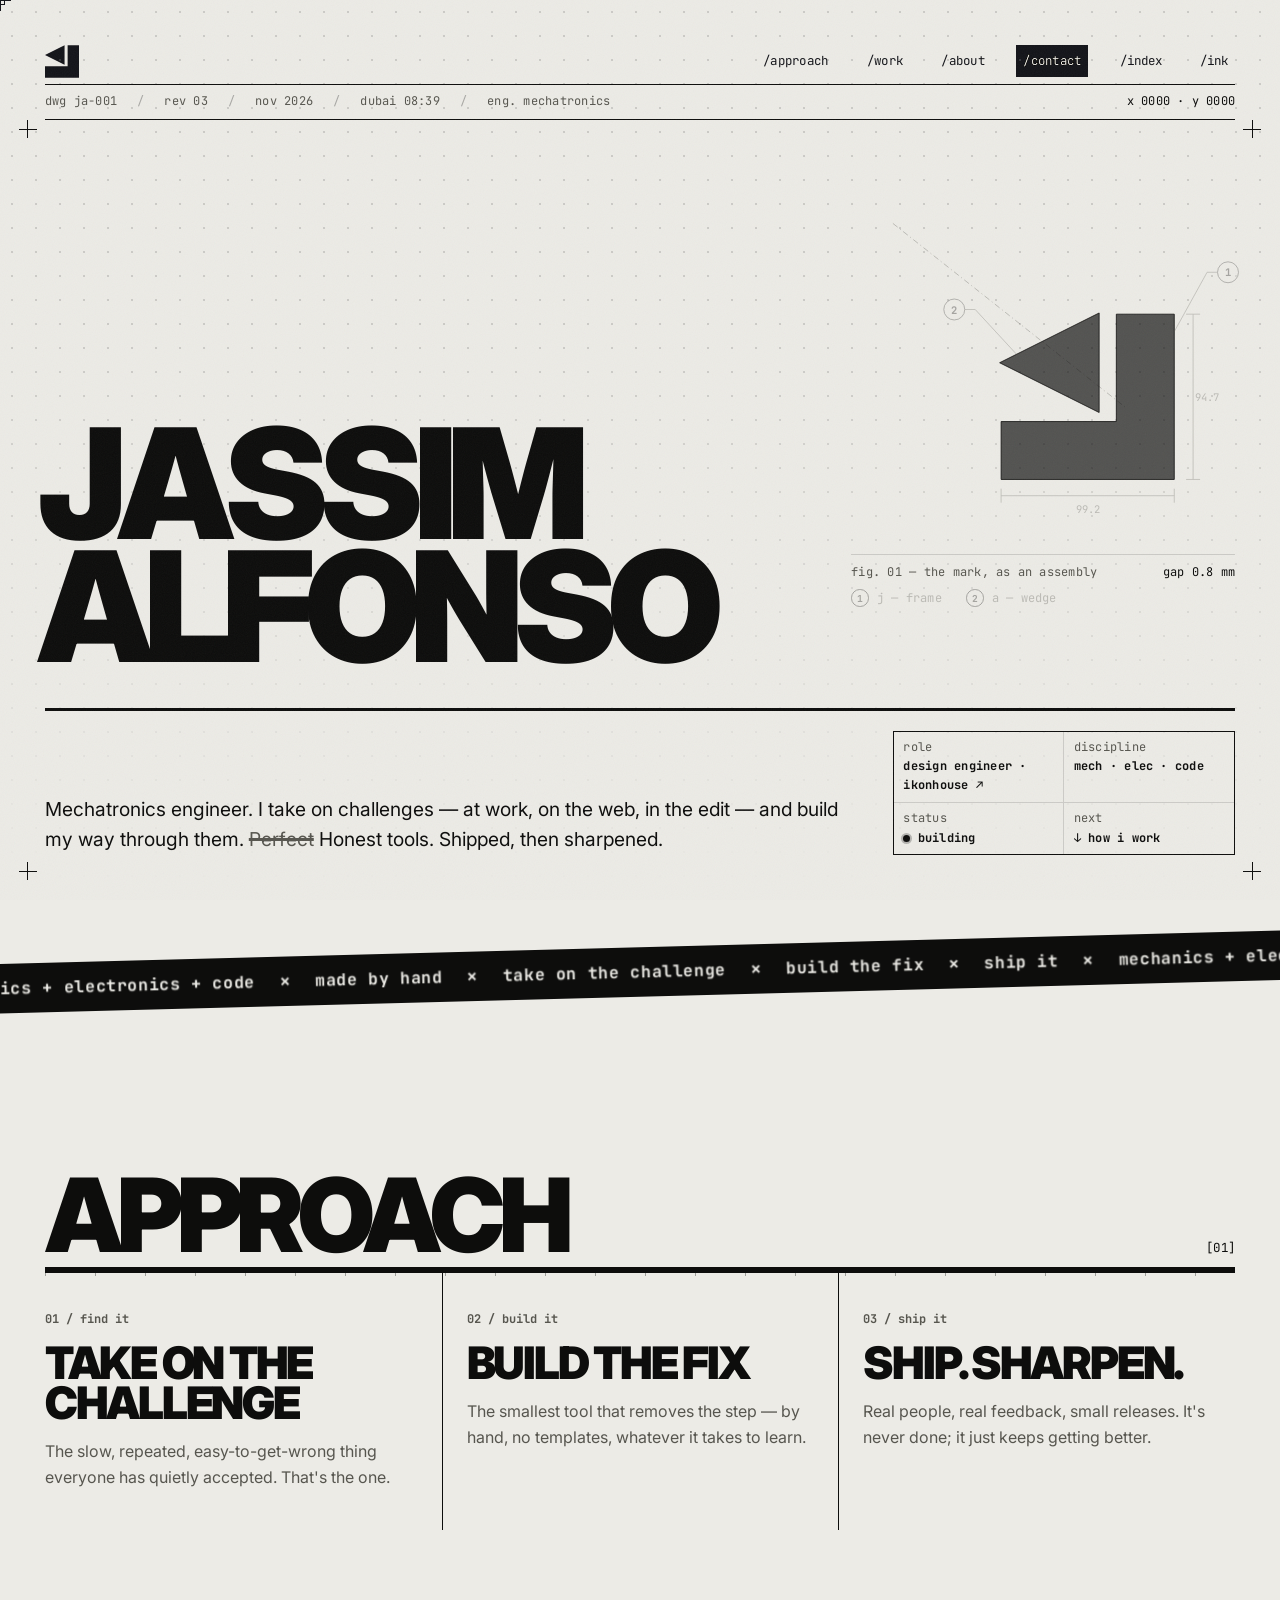
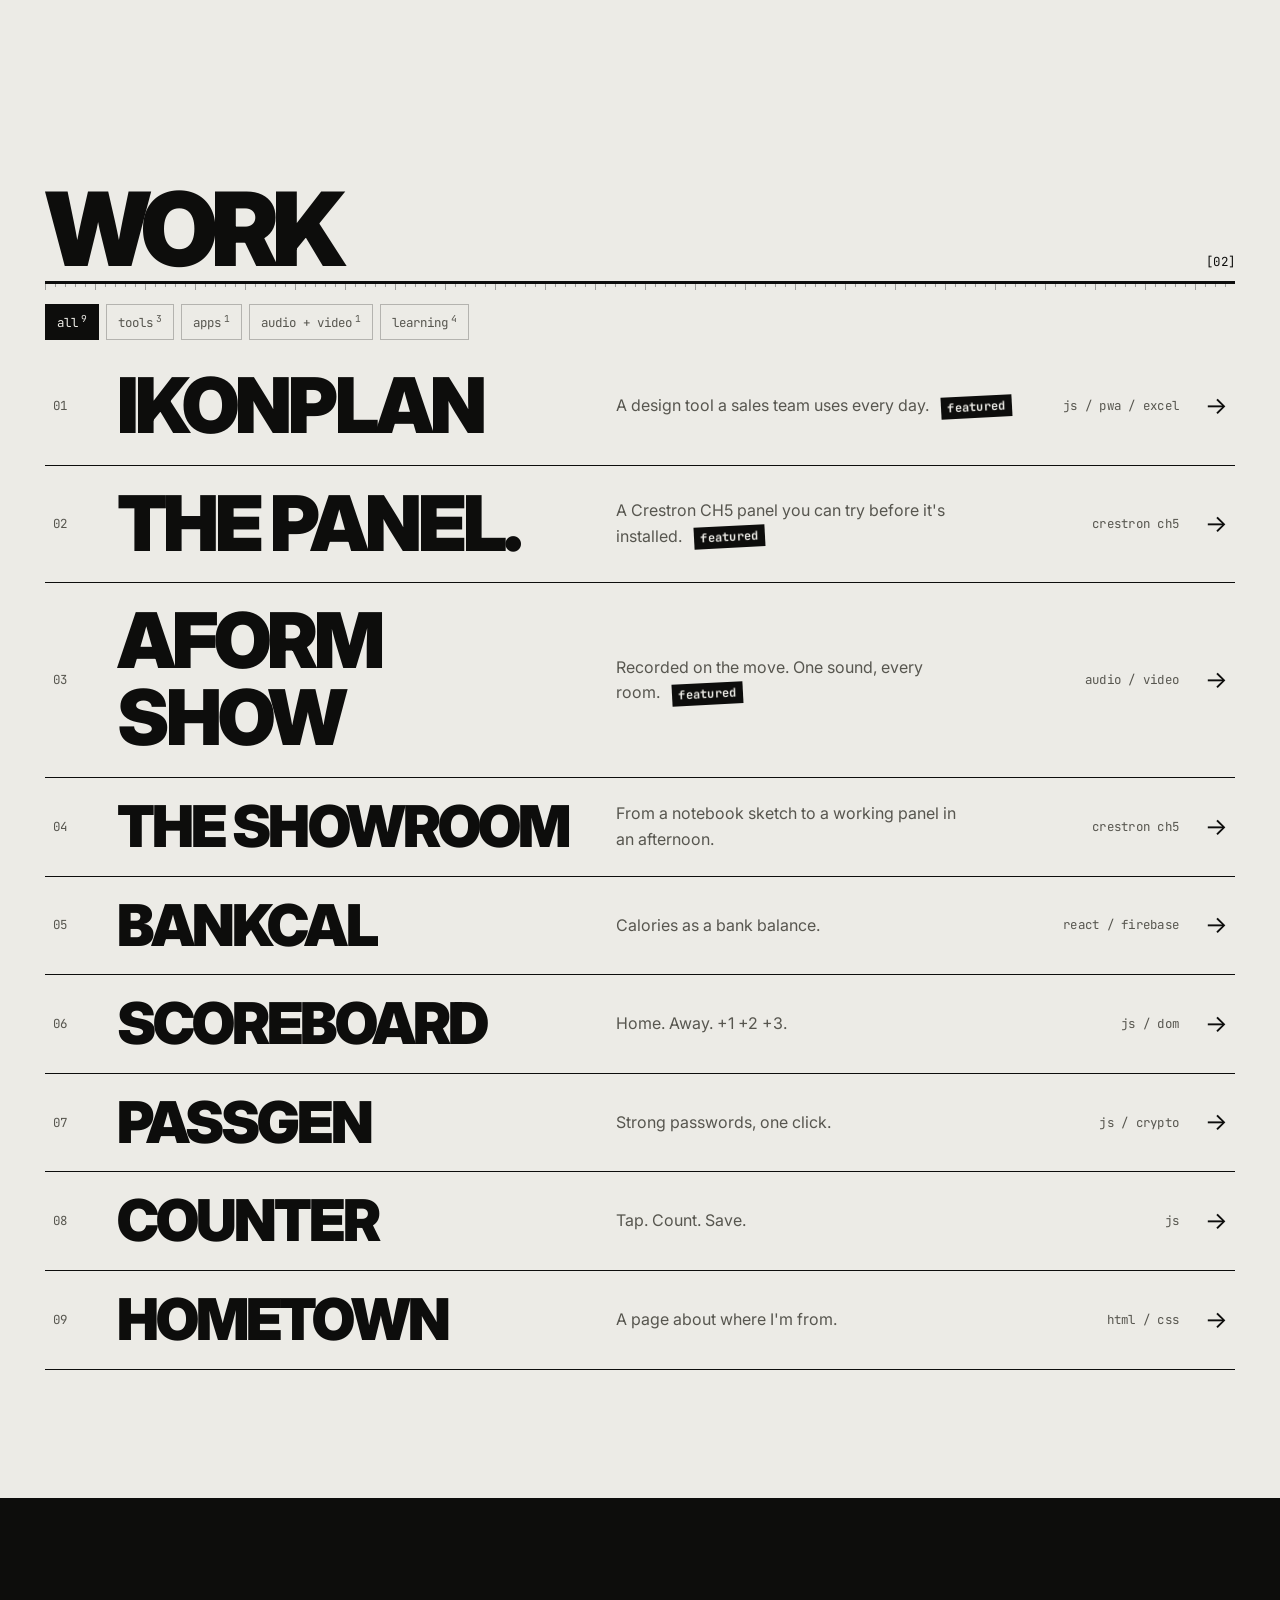
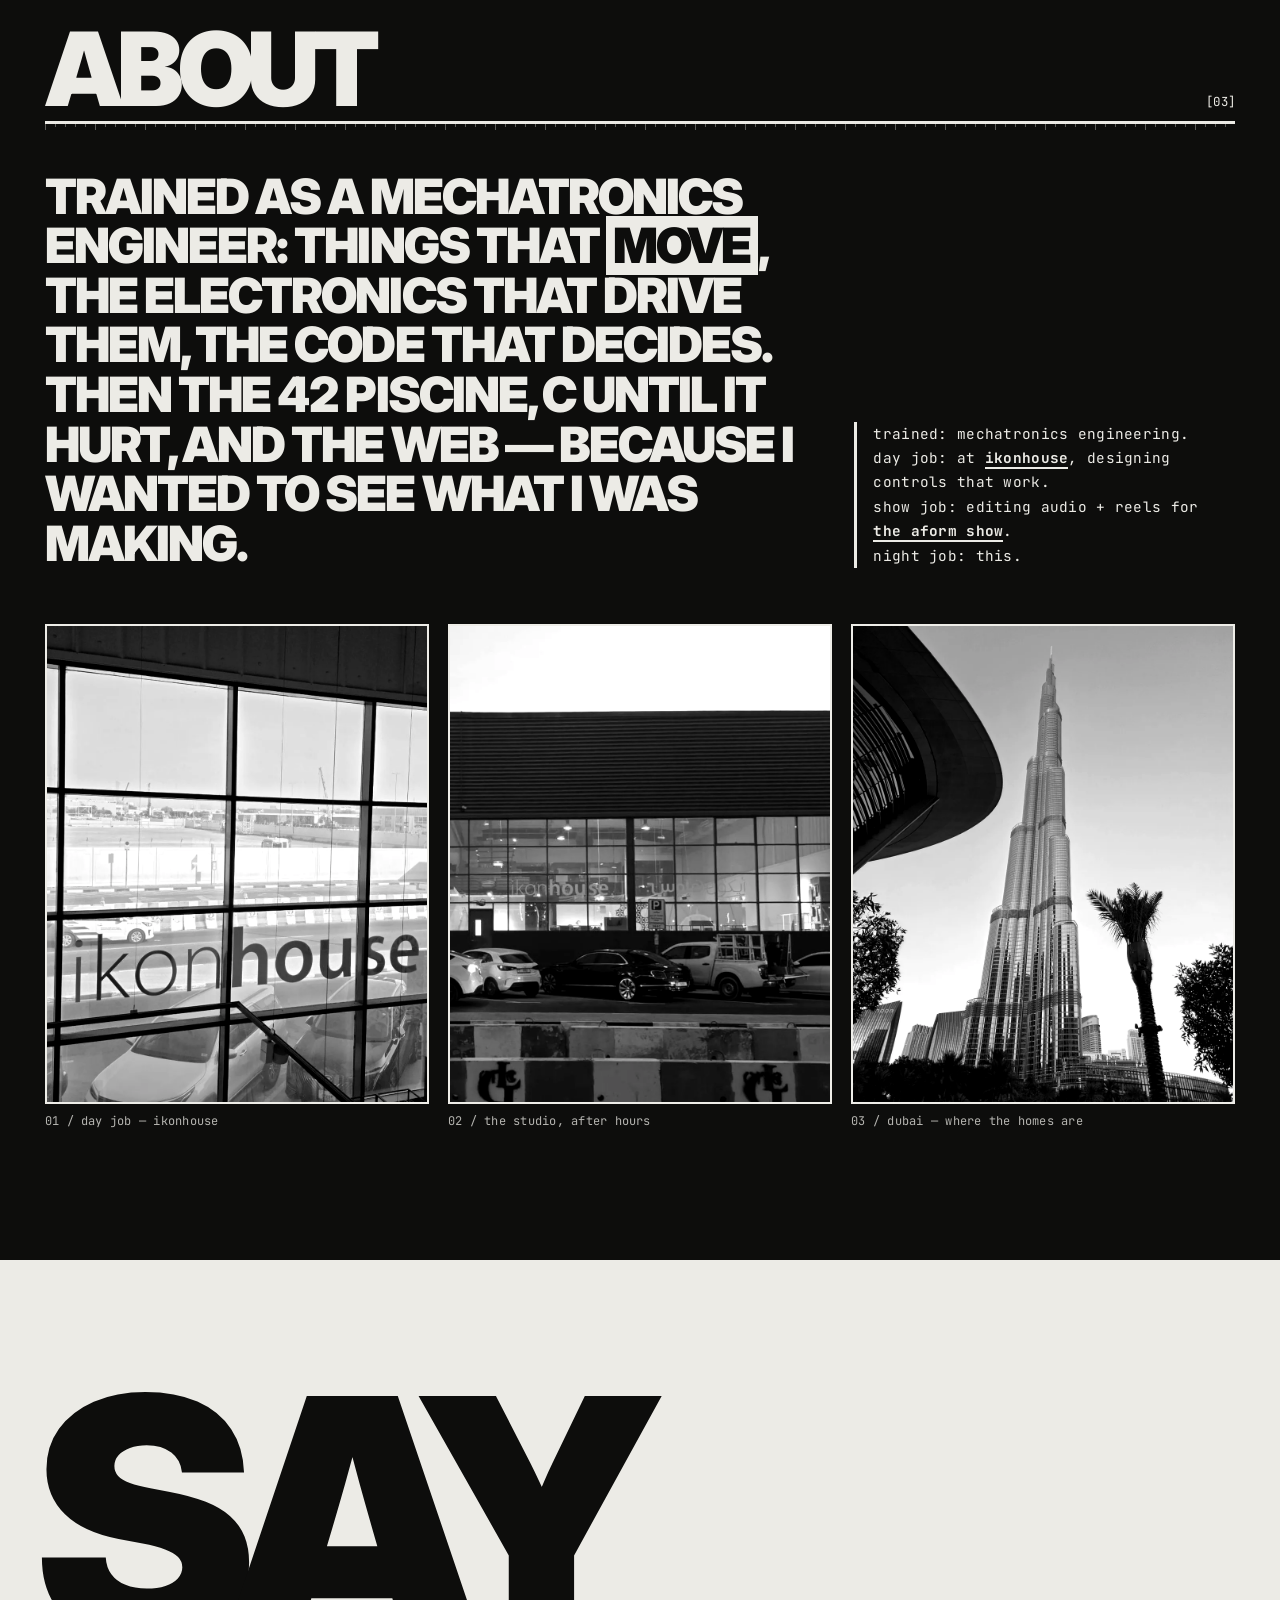
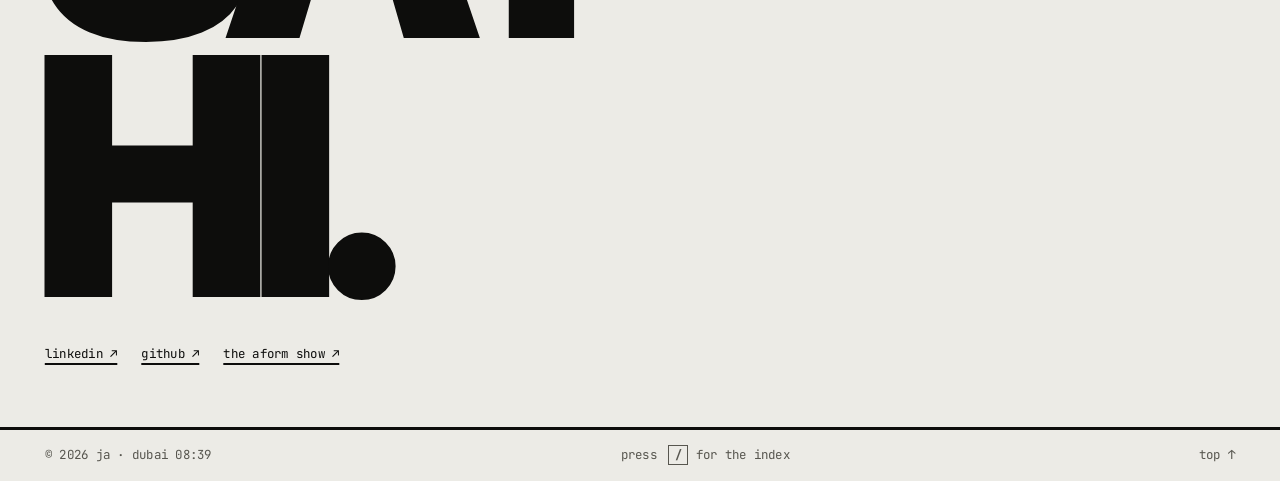
==== index.html @ d95ada1f "New case: The Showroom — from a notebook sketch to a CH5 panel in an afternoon - Case page (challeng" ====
<!DOCTYPE html>
<html lang="en">
<head>
	<meta charset="UTF-8">
	<meta name="viewport" content="width=device-width, initial-scale=1.0">
	<title>JASSIM ALFONSO — takes on challenges, builds the fix</title>
	<meta name="description" content="Jassim Alfonso — self-taught. Takes on challenges at work, on the web and in the edit, and builds his way through them.">
	<meta name="theme-color" content="#0d0d0c">
	<link rel="manifest" href="./manifest.webmanifest">
	<link rel="apple-touch-icon" href="./assets/app/apple-touch-icon.png">
	<meta property="og:type" content="website">
	<meta property="og:title" content="JASSIM ALFONSO — takes on challenges, builds the fix">
	<meta property="og:description" content="Jassim Alfonso — self-taught. Takes on challenges at work, on the web and in the edit, and builds his way through them.">
	<meta property="og:image" content="https://jassimalfonso.netlify.app/assets/og/home.png">
	<meta property="og:url" content="https://jassimalfonso.netlify.app/">
	<meta name="twitter:card" content="summary_large_image">
	<link rel="icon" href="./assets/logo-no-name.svg">
	<link rel="preconnect" href="https://fonts.googleapis.com">
	<link rel="preconnect" href="https://fonts.gstatic.com" crossorigin>
	<link href="https://fonts.googleapis.com/css2?family=Inter:wght@400;900&family=JetBrains+Mono:wght@400;700&display=swap" rel="stylesheet">
	<link rel="stylesheet" href="./css/style.css">
	<script>try{var t=localStorage.getItem("ja-theme")||(matchMedia("(prefers-color-scheme: light)").matches?"paper":"ink");if(t==="paper")document.documentElement.dataset.theme="paper"}catch(e){}</script>
</head>
<body>
	<a class="skip" href="#main">skip to content</a>
	<div class="grain" aria-hidden="true"></div>
	<svg width="0" height="0" style="position:absolute" aria-hidden="true">
		<symbol id="mark" viewBox="0 0 99.21 94.7">
			<polygon points="66.02 0 99.21 0 99.21 94.7 0 94.7 0 61.52 66.02 61.52 66.02 0"/>
			<polygon points="57.01 0 0 28.51 57.01 57.01 57.01 0"/>
		</symbol>
	</svg>
	<header class="nav">
		<a href="#top" class="nav-brand" aria-label="Home"><svg><use href="#mark"/></svg></a>
		<nav aria-label="Primary">
			<ul class="nav-links mono">
				<li><a href="#approach" class="hide-sm">/approach</a></li>
				<li><a href="#work">/work</a></li>
				<li><a href="#about" class="hide-sm">/about</a></li>
				<li class="hide-xs"><a href="#contact">/contact</a></li>
				<li><button type="button" data-palette aria-haspopup="dialog" aria-label="Open the index: every page and section">/index</button></li>
				<li><button type="button" data-theme-toggle>/paper</button></li>
			</ul>
		</nav>
	</header>

	<main id="main">
		<section class="hero hero--home" id="top">
			<div class="masthead mono" aria-hidden="true">
				<span>dwg ja-001</span><span class="hide-sm">rev 03</span><span>nov 2026</span><span data-clock>dubai</span><span class="hide-sm">eng. mechatronics</span><span class="hud-coords hide-sm" data-coords>x 0000 · y 0000</span>
			</div>
			<span class="reg reg--tl" aria-hidden="true"></span><span class="reg reg--tr" aria-hidden="true"></span>
			<span class="reg reg--bl" aria-hidden="true"></span><span class="reg reg--br" aria-hidden="true"></span>
			<figure class="xv" data-cursor="explode">
				<button type="button" class="xv-hit" aria-label="Take the logo apart and put it back together"></button>
				<svg viewBox="-86 -70 220 196" aria-hidden="true">
					<line class="xv-axis" x1="-62" y1="-52" x2="72" y2="54"/>
					<g class="xv-j">
						<polygon points="66.02 0 99.21 0 99.21 94.7 0 94.7 0 61.52 66.02 61.52 66.02 0"/>
						<g class="xv-note">
							<path d="M0 104 H99.21 M0 100 V108 M99.21 100 V108"/><text x="49.6" y="114">99.2</text>
							<path d="M110 0 V94.7 M106 0 H114 M106 94.7 H114"/><text x="118" y="50">94.7</text>
							<path d="M99.21 10 L118 -24 H124"/><circle cx="130" cy="-24" r="6"/><text x="130" y="-21.6">1</text>
						</g>
					</g>
					<g class="xv-a">
						<polygon points="57.01 0 0 28.51 57.01 57.01 57.01 0"/>
						<g class="xv-note">
							<path d="M10 24 L-14 -2 H-20"/><circle cx="-26" cy="-2" r="6"/><text x="-26" y="0.4">2</text>
						</g>
					</g>
				</svg>
				<figcaption class="mono"><span>fig. 01 — the mark, as an assembly</span><span data-xv-read>gap 42.0 mm</span></figcaption>
				<dl class="xv-parts mono"><div><dt>1</dt><dd>j — frame</dd></div><div><dt>2</dt><dd>a — wedge</dd></div></dl>
			</figure>
			<h1 class="hero-title">
				<span>Jassim</span>
				<span>Alfonso</span>
			</h1>
			<div class="hero-foot">
				<p class="hero-sub">
					Mechatronics engineer. I take on challenges — at work, on the web, in the edit — and build my way through them.
					<s>Perfect</s> Honest tools. Shipped, then sharpened.
				</p>
				<dl class="titleblock mono">
					<div><dt>role</dt><dd>design engineer · <a href="https://www.ikonhouse.com/" target="_blank" rel="noopener">ikonhouse ↗</a></dd></div>
					<div><dt>discipline</dt><dd>mech · elec · code</dd></div>
					<div><dt>status</dt><dd><i class="led"></i>building</dd></div>
					<div><dt>next</dt><dd><a href="#approach">↓ how I work</a></dd></div>
				</dl>
			</div>
		</section>

		<div class="ticker mono" aria-hidden="true">
			<div class="ticker-track">
				<span>take on the challenge</span><b>✕</b><span>build the fix</span><b>✕</b><span>ship it</span><b>✕</b><span>mechanics + electronics + code</span><b>✕</b><span>made by hand</span><b>✕</b>
				<span>take on the challenge</span><b>✕</b><span>build the fix</span><b>✕</b><span>ship it</span><b>✕</b><span>mechanics + electronics + code</span><b>✕</b><span>made by hand</span><b>✕</b>
			</div>
		</div>

		<section class="section" id="approach">
			<header class="section-head">
				<h2>Approach</h2>
				<span class="mono">[01]</span>
			</header>
			<ol class="approach">
				<li><span class="step">01 / find it</span><h3>Take on the challenge</h3><p>The slow, repeated, easy-to-get-wrong thing everyone has quietly accepted. That's the one.</p></li>
				<li><span class="step">02 / build it</span><h3>Build the fix</h3><p>The smallest tool that removes the step — by hand, no templates, whatever it takes to learn.</p></li>
				<li><span class="step">03 / ship it</span><h3>Ship. Sharpen.</h3><p>Real people, real feedback, small releases. It's never done; it just keeps getting better.</p></li>
			</ol>
		</section>

		<section class="section" id="work">
			<header class="section-head">
				<h2>Work</h2>
				<span class="mono">[02]</span>
			</header>
			<div class="work-filter mono" role="group" aria-label="Filter work">
				<button type="button" data-kind="all" aria-pressed="true">all</button>
				<button type="button" data-kind="tools" aria-pressed="false">tools</button>
				<button type="button" data-kind="apps" aria-pressed="false">apps</button>
				<button type="button" data-kind="media" aria-pressed="false">audio + video</button>
				<button type="button" data-kind="learning" aria-pressed="false">learning</button>
			</div>
			<ol class="work-list">
				<li class="row row--feature" data-kind="tools" data-img="./assets/ikonplan/plan.webp">
					<a href="./ikonplan.html" data-cursor="open">
						<span class="row-no mono">01</span>
						<span class="row-title">ikonplan</span>
						<span class="row-desc">A design tool a sales team uses every day. <b class="flag mono">featured</b></span>
						<span class="row-tags mono">js / pwa / excel</span>
						<img class="row-thumb" src="./assets/ikonplan/plan.webp" alt="" loading="lazy">
						<span class="row-go">→</span>
					</a>
				</li>
				<li class="row row--feature" data-kind="tools" data-img="./assets/the-panel/plan-3d.webp">
					<a href="./thepanel.html" data-cursor="open">
						<span class="row-no mono">02</span>
						<span class="row-title">The Panel.</span>
						<span class="row-desc">A Crestron CH5 panel you can try before it's installed. <b class="flag mono">featured</b></span>
						<span class="row-tags mono">crestron ch5</span>
						<img class="row-thumb" src="./assets/the-panel/plan-3d.webp" alt="" loading="lazy">
						<span class="row-go">→</span>
					</a>
				</li>
				<li class="row row--feature" data-kind="media" data-img="./assets/aform/wave.webp">
					<a href="./aform.html" data-cursor="open">
						<span class="row-no mono">03</span>
						<span class="row-title">aForm Show</span>
						<span class="row-desc">Recorded on the move. One sound, every room. <b class="flag mono">featured</b></span>
						<span class="row-tags mono">audio / video</span>
						<img class="row-thumb" src="./assets/aform/wave.webp" alt="" loading="lazy">
						<span class="row-go">→</span>
					</a>
				</li>
				<li class="row" data-kind="tools" data-img="./assets/the-showroom/rooms-dark.webp">
					<a href="./showroom.html" data-cursor="open">
						<span class="row-no mono">04</span>
						<span class="row-title">The Showroom</span>
						<span class="row-desc">From a notebook sketch to a working panel in an afternoon.</span>
						<span class="row-tags mono">crestron ch5</span>
						<img class="row-thumb" src="./assets/the-showroom/rooms-dark.webp" alt="" loading="lazy">
						<span class="row-go">→</span>
					</a>
				</li>
				<li class="row" data-kind="apps" data-img="./assets/projects/bankcal-today.webp">
					<a href="./bankcal.html" data-cursor="open">
						<span class="row-no mono">05</span>
						<span class="row-title">BankCal</span>
						<span class="row-desc">Calories as a bank balance.</span>
						<span class="row-tags mono">react / firebase</span>
						<img class="row-thumb" src="./assets/projects/bankcal-today.webp" alt="" loading="lazy">
						<span class="row-go">→</span>
					</a>
				</li>
				<li class="row" data-kind="learning" data-img="./assets/png/ja-basketball-scoreboard-v2.png">
					<a href="./scoreboard.html" data-cursor="open">
						<span class="row-no mono">06</span>
						<span class="row-title">Scoreboard</span>
						<span class="row-desc">Home. Away. +1 +2 +3.</span>
						<span class="row-tags mono">js / dom</span>
						<img class="row-thumb" src="./assets/png/ja-basketball-scoreboard-v2.png" alt="" loading="lazy">
						<span class="row-go">→</span>
					</a>
				</li>
				<li class="row" data-kind="learning" data-img="./assets/png/ja-password-generator.png">
					<a href="./passgen.html" data-cursor="open">
						<span class="row-no mono">07</span>
						<span class="row-title">Passgen</span>
						<span class="row-desc">Strong passwords, one click.</span>
						<span class="row-tags mono">js / crypto</span>
						<img class="row-thumb" src="./assets/png/ja-password-generator.png" alt="" loading="lazy">
						<span class="row-go">→</span>
					</a>
				</li>
				<li class="row" data-kind="learning" data-img="./assets/png/ja-counter.png">
					<a href="./counter.html" data-cursor="open">
						<span class="row-no mono">08</span>
						<span class="row-title">Counter</span>
						<span class="row-desc">Tap. Count. Save.</span>
						<span class="row-tags mono">js</span>
						<img class="row-thumb" src="./assets/png/ja-counter.png" alt="" loading="lazy">
						<span class="row-go">→</span>
					</a>
				</li>
				<li class="row" data-kind="learning" data-img="./assets/png/ja-hometown-project.png">
					<a href="./hometown.html" data-cursor="open">
						<span class="row-no mono">09</span>
						<span class="row-title">Hometown</span>
						<span class="row-desc">A page about where I'm from.</span>
						<span class="row-tags mono">html / css</span>
						<img class="row-thumb" src="./assets/png/ja-hometown-project.png" alt="" loading="lazy">
						<span class="row-go">→</span>
					</a>
				</li>
			</ol>
		</section>

		<section class="section about" id="about">
			<header class="section-head">
				<h2>About</h2>
				<span class="mono">[03]</span>
			</header>
			<div class="about-body">
				<p class="about-lead">
					Trained as a mechatronics engineer: things that <em>move</em>, the electronics that drive them, the code that decides. Then the 42 Piscine, C until it hurt, and the web — because I wanted to see what I was making.
				</p>
				<p class="about-small mono">
					Trained: mechatronics engineering.<br>
					Day job: at <a href="https://www.ikonhouse.com/" target="_blank" rel="noopener">ikonhouse</a>, designing controls that work.<br>
					Show job: editing audio + reels for <a href="./aform.html">The aForm Show</a>.<br>
					Night job: this.
				</p>
			</div>
			<div class="about-strip">
				<figure><img src="./assets/about/studio-window.webp" alt="Inside the ikonhouse studio, looking out through the logo on the glass" loading="lazy" width="960" height="1200"><figcaption class="mono">01 / day job — ikonhouse</figcaption></figure>
				<figure><img src="./assets/about/studio-dusk.webp" alt="The ikonhouse showroom lit up at dusk" loading="lazy" width="960" height="1200"><figcaption class="mono">02 / the studio, after hours</figcaption></figure>
				<figure><img src="./assets/about/dubai.webp" alt="Burj Khalifa at sunset, Dubai" loading="lazy" width="960" height="1200"><figcaption class="mono">03 / dubai — where the homes are</figcaption></figure>
			</div>
		</section>

		<section class="section contact" id="contact">
			<a class="contact-big" href="https://www.linkedin.com/in/jassimalfonso/" target="_blank" rel="noopener" data-cursor="say hi">
				<span>Say</span>
				<span>hi<em>.</em></span>
			</a>
			<ul class="contact-links mono">
				<li><a href="https://www.linkedin.com/in/jassimalfonso/" target="_blank" rel="noopener">linkedin ↗</a></li>
				<li><a href="https://github.com/jassimalfonso" target="_blank" rel="noopener">github ↗</a></li>
				<li><a href="https://linktr.ee/aformshow" target="_blank" rel="noopener">the aform show ↗</a></li>
			</ul>
		</section>
	</main>

	<footer class="footer mono">
		<span>© <span data-year></span> JA · <span class="clock" data-clock>dubai</span></span>
		<span class="hide-sm">press <span class="kbd">/</span> for the index</span>
		<a href="#">top ↑</a>
	</footer>
	<script src="./js/site.js"></script>
</body>
</html>
---- css/style.css ----
/* =========================================================
   JA — minimal / punk
   ink. paper. nothing else.
   ========================================================= */
:root {
	--k: #0d0d0c;   /* ink — near-black, warmer than #000 */
	--w: #ecebe6;   /* paper — off-white, no glare */
	--g: #75746f;   /* pencil */
	--hi: #ffffff;  /* pure white, only for the brightest marks */
	--pad: clamp(1rem, 3.5vw, 3rem);
	--sans: 'Inter', Helvetica, Arial, sans-serif;
	--mono: 'JetBrains Mono', ui-monospace, monospace;
	--snap: cubic-bezier(0.7, 0, 0.2, 1);
	color-scheme: dark;
}
/* light mode: ink and paper swap places */
html[data-theme="paper"] {
	--k: #ecebe6;
	--w: #0d0d0c;
	--g: #6c6b66;
	color-scheme: light;
}

*, *::before, *::after { margin: 0; padding: 0; box-sizing: border-box; }
html { scroll-behavior: smooth; overflow-x: clip; }
body {
	background: var(--k);
	color: var(--w);
	font-family: var(--sans);
	line-height: 1.4;
	-webkit-font-smoothing: antialiased;
	overflow-x: hidden;
}
::selection { background: var(--w); color: var(--k); }
a { color: inherit; text-decoration: none; }
ol, ul { list-style: none; }
img { display: block; max-width: 100%; }
:focus-visible { outline: 3px solid var(--w); outline-offset: 3px; }

.mono {
	font-family: var(--mono);
	font-size: 0.78rem;
	text-transform: lowercase;
	letter-spacing: 0.02em;
}

/* photocopy grain */
.grain {
	position: fixed; inset: 0;
	z-index: 100;
	pointer-events: none;
	opacity: 0.08;
	background-image: url("data:image/svg+xml,%3Csvg xmlns='http://www.w3.org/2000/svg' width='200' height='200'%3E%3Cfilter id='n'%3E%3CfeTurbulence type='fractalNoise' baseFrequency='0.9' numOctaves='3' stitchTiles='stitch'/%3E%3C/filter%3E%3Crect width='100%25' height='100%25' filter='url(%23n)'/%3E%3C/svg%3E");
	animation: grain 0.6s steps(3) infinite;
}
@keyframes grain {
	0% { background-position: 0 0; }
	33% { background-position: -37px 23px; }
	66% { background-position: 29px -41px; }
}

/* ---------- NAV ---------- */
.nav {
	position: fixed; inset: 0 0 auto 0; z-index: 50;
	display: flex; justify-content: space-between; align-items: center;
	padding: var(--pad);
	mix-blend-mode: difference;
}
.nav { color: #fff; }
.nav-brand svg { width: 34px; height: 33px; fill: #fff; display: block; transform-origin: 0 0; transition: transform 0.35s var(--snap); }
.nav-brand:hover svg, .nav-brand:focus-visible svg { transform: scale(1.6); }
.nav-links { display: flex; gap: 1.5rem; }
.nav-links a { padding: 0.15rem 0.3rem; }
.nav-links a:hover, .nav-links a[aria-current] { background: #fff; color: #000; }
.nav-links button { font: inherit; color: inherit; background: none; border: 0; padding: 0.15rem 0.3rem; cursor: pointer; }
.nav-links button:hover { background: #fff; color: #000; }

/* ---------- HERO ---------- */
.hero {
	position: relative;
	min-height: 100svh;
	display: flex; flex-direction: column; justify-content: flex-end;
	padding: 7rem var(--pad) var(--pad);
}
.hero-title {
	font-weight: 900;
	text-transform: uppercase;
	font-size: clamp(3.8rem, 17.5vw, 19rem);
	line-height: 0.8;
	letter-spacing: -0.065em;
	margin-left: -0.05em;
}
.hero-title > span { display: block; }
.hero-title > span:first-child { animation: jolt 0.5s steps(2) 0.1s both; }
.hero-title > span:last-child { animation: jolt 0.5s steps(2) 0.25s both; }
.hero-mark {
	width: 0.42em; height: 0.4em;
	fill: var(--w);
	margin-left: 0.08em;
	vertical-align: baseline;
}
@keyframes jolt {
	0% { opacity: 0; transform: translateX(-4%); }
	50% { opacity: 1; transform: translateX(2%); }
	100% { opacity: 1; transform: none; }
}

.tape {
	position: absolute;
	top: 22%; right: 8%;
	background: var(--w); color: var(--k);
	font-weight: 700;
	font-size: clamp(0.75rem, 1.2vw, 1rem);
	padding: 0.5rem 1rem;
	transform: rotate(-6deg);
	box-shadow: 4px 4px 0 var(--g);
	animation: slap 0.35s var(--snap) 0.6s both;
}
@keyframes slap {
	from { opacity: 0; transform: rotate(-20deg) scale(1.6); }
	to { opacity: 1; transform: rotate(-6deg) scale(1); }
}

.hero-foot {
	display: flex; justify-content: space-between; align-items: flex-end; gap: 2rem;
	margin-top: 2.5rem;
	padding-top: 1.25rem;
	border-top: 3px solid var(--w);
}
.hero-sub { max-width: 30rem; font-size: clamp(1rem, 1.5vw, 1.25rem); }
.hero-sub s { text-decoration-thickness: 3px; color: var(--g); }
.hero-down { white-space: nowrap; }
.hero-down:hover { background: var(--w); color: var(--k); }

/* ---------- TICKER ---------- */
.ticker {
	background: var(--w); color: var(--k);
	overflow: hidden;
	padding: 0.7rem 0;
	transform: rotate(-1.5deg) scale(1.03);
	margin: 3rem 0;
	font-weight: 700;
	font-size: 1rem;
}
.ticker-track {
	display: flex; gap: 1.5rem; width: max-content;
	animation: tick 22s linear infinite;
}
.ticker span { white-space: nowrap; }
@keyframes tick { to { transform: translateX(-50%); } }

/* ---------- SECTIONS ---------- */
.section { padding: clamp(4rem, 10vw, 8rem) var(--pad); position: relative; }
.section-head {
	display: flex; justify-content: space-between; align-items: baseline;
	border-bottom: 3px solid var(--w);
	padding-bottom: 0.5rem;
	margin-bottom: 0;
}
.section-head h2 {
	font-size: clamp(2.5rem, 8vw, 6.5rem);
	font-weight: 900;
	text-transform: uppercase;
	letter-spacing: -0.06em;
	line-height: 0.85;
}

/* ---------- WORK (list) ---------- */
.row { border-bottom: 1px solid var(--w); }
.row a {
	display: grid;
	grid-template-columns: 3rem minmax(0, 1.2fr) minmax(0, 1fr) 9rem 2rem;
	align-items: center;
	gap: 1rem;
	padding: 1.25rem 0.5rem;
	position: relative;
	z-index: 1;
}
.row-title {
	font-size: clamp(1.75rem, 4.5vw, 3.75rem);
	font-weight: 900;
	text-transform: uppercase;
	letter-spacing: -0.05em;
	line-height: 1;
}
.row-desc { color: var(--g); }
.row-tags { color: var(--g); text-align: right; }
.row-go { font-size: 1.5rem; text-align: right; transition: transform 0.2s var(--snap); }
.row-no { color: var(--g); }

.row a:hover { background: var(--w); color: var(--k); }
.row a:hover .row-desc,
.row a:hover .row-tags,
.row a:hover .row-no { color: var(--k); }
.row a:hover .row-go { transform: translate(4px, -4px); }
.row a:hover .row-title { text-decoration: line-through; text-decoration-thickness: 4px; }

/* cursor-following preview, xeroxed */
.preview {
	position: fixed; top: 0; left: 0; z-index: 40;
	width: 300px; aspect-ratio: 4 / 3;
	pointer-events: none;
	opacity: 0;
	transform: translate(-50%, -50%) rotate(-3deg) scale(0.9);
	transition: opacity 0.15s, transform 0.25s var(--snap);
	border: 3px solid var(--k);
	outline: 1px solid var(--w);
	background: var(--k);
	overflow: hidden;
}
.preview.is-on { opacity: 1; transform: translate(-50%, -50%) rotate(-3deg) scale(1); }
.preview img {
	width: 100%; height: 100%; object-fit: cover;
	filter: grayscale(1) contrast(2.2) brightness(1.05);
	mix-blend-mode: luminosity;
}
.preview.is-text { display: grid; place-items: center; background: var(--k); }
.preview.is-text::after {
	content: attr(data-label);
	font-family: var(--mono); font-weight: 700; font-size: 1.5rem;
}
.preview.is-text img { display: none; }

/* ---------- ABOUT ---------- */
.about { background: var(--w); color: var(--k); }
.about .section-head { border-color: var(--k); }
.about-body {
	display: grid; grid-template-columns: 2fr 1fr; gap: 3rem;
	align-items: end;
	padding-top: 3rem;
}
.about-lead {
	font-size: clamp(1.6rem, 3.8vw, 3.25rem);
	font-weight: 900;
	line-height: 1.02;
	letter-spacing: -0.04em;
	text-transform: uppercase;
}
.about-lead em {
	font-style: normal;
	background: var(--k); color: var(--w);
	padding: 0 0.15em;
}
.about-small { font-size: 0.9rem; line-height: 1.7; border-left: 3px solid var(--k); padding-left: 1rem; }

/* ---------- CONTACT ---------- */
.contact { padding-bottom: 3rem; }
.contact-big {
	display: block;
	font-size: clamp(5rem, 26vw, 26rem);
	font-weight: 900;
	text-transform: uppercase;
	line-height: 0.78;
	letter-spacing: -0.075em;
	margin-left: -0.04em;
}
.contact-big span { display: block; }
.contact-big em { font-style: normal; }
.contact-big:hover span:first-child { color: transparent; -webkit-text-stroke: 2px var(--w); }
.contact-big:hover em { color: var(--g); }
.contact-links { display: flex; gap: 1.5rem; margin-top: 2rem; }
.contact-links a { border-bottom: 2px solid var(--w); padding-bottom: 2px; }
.contact-links a:hover { background: var(--w); color: var(--k); }

/* ---------- FOOTER ---------- */
.footer {
	display: flex; justify-content: space-between; gap: 1rem;
	padding: 1rem var(--pad);
	border-top: 3px solid var(--w);
	color: var(--g);
}
.footer a:hover { color: var(--w); }


/* ---------- FEATURED ROW ---------- */
.flag {
	display: inline-block;
	margin-left: 0.5rem;
	padding: 0.1rem 0.4rem;
	background: var(--w); color: var(--k);
	font-weight: 700; font-size: 0.65rem;
	transform: rotate(-3deg);
	vertical-align: middle;
}
.row a:hover .flag { background: var(--k); color: var(--w); }
.row--feature .row-title { font-size: clamp(2.25rem, 6vw, 5rem); }

/* =========================================================
   CASE STUDY
   ========================================================= */
.hero--case { min-height: 80svh; }
.case-kicker { color: var(--g); margin-bottom: 1rem; }
/* sized to fit the width (by letter count) AND the height left on short screens */
.hero--case .hero-title {
	font-size: max(3rem, min(20rem, calc((100vw - 2 * var(--pad)) / (var(--n, 8) * 0.6)), calc((100svh - 22rem) / 0.85)));
	text-transform: lowercase; white-space: nowrap;
	order: 2;
}
/* the sticker sits in the flow under the label, never on the title */
.hero--case .case-kicker { order: 0; }
.hero--case .tape { position: relative; top: auto; right: auto; order: 1; align-self: flex-start; margin: 0 0 1.75rem 0.25rem; }
.hero--case .hero-foot { order: 3; }

.facts {
	display: grid; grid-template-columns: repeat(4, 1fr);
	border-top: 3px solid var(--w); border-bottom: 1px solid var(--w);
	margin: 0 var(--pad);
}
.facts > div { padding: 1rem 1rem 1rem 0; }
.facts > div + div { border-left: 1px solid var(--w); padding-left: 1rem; }
.facts dt { color: var(--g); margin-bottom: 0.3rem; }
.facts dd { font-weight: 700; }

.case-body { display: grid; grid-template-columns: 1fr 1fr; gap: 3rem; padding-top: 2.5rem; }
.case-lead {
	font-size: clamp(2rem, 4.5vw, 4rem);
	font-weight: 900; text-transform: uppercase;
	letter-spacing: -0.05em; line-height: 0.95;
}
.case-lead s { text-decoration-thickness: 0.12em; color: var(--g); }
.case-text p { font-size: 1.1rem; max-width: 34rem; }
.case-text p + p { margin-top: 1rem; color: var(--g); }

.build-list { display: grid; grid-template-columns: repeat(3, 1fr); }
.build-list li {
	padding: 2rem 1.5rem 2rem 0;
	border-bottom: 1px solid var(--w);
}
.build-list li:not(:nth-child(3n+1)) { padding-left: 1.5rem; border-left: 1px solid var(--w); }
.build-list li > span { color: var(--g); }
.build-list h3 {
	font-size: 1.5rem; font-weight: 900; text-transform: uppercase;
	letter-spacing: -0.04em; line-height: 1; margin: 0.6rem 0 0.8rem;
}
.build-list p { color: var(--g); }
.build-list li:hover { background: var(--w); color: var(--k); }
.build-list li:hover p, .build-list li:hover > span { color: var(--k); }

.snaps-note { color: var(--g); margin: 1rem 0 2rem; }
.snaps { display: grid; grid-template-columns: repeat(2, 1fr); gap: 2rem; }
.snap--wide { grid-column: span 2; }
.snap { border: 1px solid var(--w); background: var(--k); }
.snap img {
	width: 100%; height: auto;
	filter: grayscale(1) contrast(1.15);
	transition: filter 0.3s var(--snap);
}
.snap:hover img { filter: none; }
.snap figcaption { padding: 0.6rem 0.8rem; border-top: 1px solid var(--w); }
.snap:nth-child(2) { transform: rotate(-0.6deg); }
.snap:nth-child(5) { transform: rotate(0.6deg); }

.learned { list-style: none; }
.contact-big--sm { font-size: clamp(4rem, 18vw, 16rem); }

@media (max-width: 800px) {
	.facts { grid-template-columns: 1fr 1fr; }
	.facts > div:nth-child(3) { border-left: 0; padding-left: 0; }
	.facts > div:nth-child(n+3) { border-top: 1px solid var(--w); }
	.case-body { grid-template-columns: 1fr; gap: 1.5rem; }
	.build-list { grid-template-columns: 1fr; }
	.build-list li:not(:nth-child(3n+1)) { padding-left: 0; border-left: 0; }
	.snaps { grid-template-columns: 1fr; }
	.snap--wide { grid-column: auto; }
	.snap { transform: none !important; }
	.snap img { filter: none; }
}


/* =========================================================
   MOTION LAYER
   ========================================================= */
.reveal { opacity: 0; transform: translateY(28px); transition: opacity 0.7s var(--snap), transform 0.7s var(--snap); }
.reveal.is-in { opacity: 1; transform: none; }

/* page wipe */
.wipe {
	position: fixed; inset: 0; z-index: 200;
	background: var(--w);
	display: grid; place-items: center;
	pointer-events: none;
	transform: translateY(0);
	transition: transform 0.55s var(--snap);
}
.wipe svg { width: 64px; height: 61px; fill: var(--k); transition: transform 0.5s var(--snap); }
body.is-loaded .wipe { transform: translateY(-100%); }
body.is-loaded .wipe svg { transform: scale(2.4); }
body.is-leaving .wipe { transform: translateY(0); transition-duration: 0.4s; }
body.is-leaving .wipe svg { transform: scale(1); }

/* scroll progress */
.progress {
	position: fixed; top: 0; left: 0; right: 0; z-index: 60;
	height: 3px; background: #fff;
	transform-origin: 0 50%; transform: scaleX(0);
	mix-blend-mode: difference;
}

/* cursor */
body.has-cur, body.has-cur a, body.has-cur button, body.has-cur input, body.has-cur label { cursor: none; }
.cur {
	position: fixed; top: 0; left: 0; z-index: 150;
	pointer-events: none;
	mix-blend-mode: difference;
}
.cur span {
	position: absolute; left: 0; top: 0;
	width: 14px; height: 14px;
	transform: translate(-50%, -50%);
	background: #fff;
	color: #000;
	font: 700 0.6rem/1 var(--mono);
	display: grid; place-items: center;
	text-transform: lowercase;
	transition: width 0.25s var(--snap), height 0.25s var(--snap);
	overflow: hidden;
}
.cur.is-big span { width: 54px; height: 54px; }
.cur.is-down span { width: 8px; height: 8px; }

/* hero letters */
.hero-title .ch { display: inline-block; transition: color 0.15s, transform 0.3s var(--snap); }
.hero-title .ch.hit { color: transparent; -webkit-text-stroke: 2px var(--w); transform: translateY(-0.04em) rotate(-3deg); }

/* ticker run by js */
.ticker--js .ticker-track { animation: none; will-change: transform; }

/* flash on change */
.flash { animation: flash 0.45s steps(2); }
@keyframes flash { 0%, 49% { background: var(--w); color: var(--k); } }

/* =========================================================
   DEMOS
   ========================================================= */
.demo { border: 3px solid var(--w); margin-top: 2.5rem; background: var(--k); }
.demo-head {
	display: flex; justify-content: space-between; align-items: center;
	padding: 0.6rem 1rem;
	background: var(--w); color: var(--k);
	font-weight: 700;
}
.demo-head .live::before {
	content: ""; display: inline-block; width: 8px; height: 8px; margin-right: 0.5rem;
	background: var(--k); animation: blink 1s steps(2) infinite;
}
@keyframes blink { 50% { opacity: 0; } }
.demo-body { padding: clamp(1rem, 2.5vw, 2rem); }
.demo button { font: inherit; color: inherit; background: none; border: 0; cursor: pointer; }

.pl-cap { color: var(--g); margin: 0 0 0.6rem; }
.pl-cap span { background: var(--w); color: var(--k); padding: 0 0.3rem; margin-left: 0.3rem; }
.pl-hint { color: var(--g); }
.pl-actions { display: flex; flex-wrap: wrap; gap: 0.75rem; align-items: center; margin-top: 1.25rem; }
.pl-actions button, .bc-foot button, .pg-go {
	border: 1px solid var(--w) !important; padding: 0.5rem 0.9rem !important;
}
.pl-actions button:hover, .bc-foot button:hover, .pg-go:hover { background: var(--w) !important; color: var(--k) !important; }

/* planner */
.pl-tools { display: flex; flex-wrap: wrap; gap: 0.5rem; margin-bottom: 1rem; }
.pl-tools button { border: 1px solid var(--g) !important; padding: 0.4rem 0.7rem 0.4rem 0.4rem !important; display: flex; gap: 0.5rem; align-items: center; }
.pl-tools b { width: 1.4rem; height: 1.4rem; display: grid; place-items: center; background: var(--w); color: var(--k); }
.pl-tools button.on { background: var(--w) !important; color: var(--k) !important; border-color: var(--w) !important; }
.pl-tools button.on b { background: var(--k); color: var(--w); }
.pl-grid { display: grid; grid-template-columns: 1fr 15rem; gap: 1.5rem; align-items: start; }
.pl-plan { width: 100%; height: auto; display: block; background:
	repeating-linear-gradient(0deg, transparent 0 19px, color-mix(in srgb, var(--w) 5%, transparent) 19px 20px),
	repeating-linear-gradient(90deg, transparent 0 19px, color-mix(in srgb, var(--w) 5%, transparent) 19px 20px); }
.pl-room { fill: transparent; stroke: var(--w); stroke-width: 4; transition: fill 0.2s; }
.pl-room:hover { fill: color-mix(in srgb, var(--w) 6%, transparent); }
.pl-label { fill: var(--g); font: 700 11px var(--mono); letter-spacing: 0.08em; pointer-events: none; }
.ikon rect { fill: var(--w); }
.ikon text { fill: var(--k); font: 700 13px var(--mono); text-anchor: middle; pointer-events: none; }
.ikon { cursor: pointer; }
.ikon:hover rect { fill: var(--g); }
.ikon-in { animation: pop 0.35s var(--snap) both; transform-box: fill-box; transform-origin: center; }
.ikon.out { opacity: 0; transition: opacity 0.2s; }
@keyframes pop { from { transform: scale(0) rotate(-45deg); } 70% { transform: scale(1.25); } to { transform: none; } }
.pl-table { width: 100%; border-collapse: collapse; margin-bottom: 1.25rem; }
.pl-table td { padding: 0.35rem 0.25rem; border-bottom: 1px solid color-mix(in srgb, var(--w) 18%, transparent); }
.pl-table td:first-child { width: 1.5rem; color: var(--g); }
.pl-table td:last-child { text-align: right; font-weight: 700; }
.pl-total td { border-bottom: 0; border-top: 2px solid var(--w); font-weight: 700; }
.pl-rooms-list li { display: flex; justify-content: space-between; padding: 0.25rem 0; }

/* bankcal */
.bc-grid { display: grid; grid-template-columns: 1fr 1.15fr; gap: 2.5rem; }
.bc-form { display: grid; gap: 1rem; align-content: start; }
.bc-form label { display: grid; gap: 0.4rem; }
.bc-form output { font-weight: 700; }
.bc-seg { display: flex; border: 1px solid var(--w); }
.bc-seg button { flex: 1; padding: 0.5rem; }
.bc-seg button + button { border-left: 1px solid var(--w); }
.bc-seg button.on { background: var(--w); color: var(--k); }
input[type="range"] { -webkit-appearance: none; appearance: none; width: 100%; height: 2px; background: var(--g); }
input[type="range"]::-webkit-slider-thumb { -webkit-appearance: none; width: 16px; height: 16px; background: var(--w); border: 0; }
input[type="range"]::-moz-range-thumb { width: 16px; height: 16px; background: var(--w); border: 0; border-radius: 0; }
.bc-math { display: grid; grid-template-columns: repeat(3, 1fr); border-top: 1px solid var(--w); padding-top: 0.75rem; }
.bc-math dt { color: var(--g); font-size: 0.65rem; }
.bc-math dd { font-weight: 700; font-size: 1.1rem; }
.bc-card {
	aspect-ratio: 1.6; max-width: 26rem;
	background: var(--w); color: var(--k);
	padding: 1.25rem 1.4rem;
	display: flex; flex-direction: column; justify-content: space-between;
	transform: rotate(-2deg);
	box-shadow: 6px 6px 0 var(--g);
	transition: transform 0.4s var(--snap), background 0.3s, color 0.3s;
}
.bc-card:hover { transform: rotate(0); }
.bc-card.is-over { background: var(--k); color: var(--w); outline: 3px solid var(--w); animation: shake 0.4s; }
@keyframes shake { 25% { transform: rotate(-2deg) translateX(-6px); } 75% { transform: rotate(-2deg) translateX(6px); } }
.bc-bal b { font-size: clamp(2.5rem, 6vw, 4rem); font-weight: 900; letter-spacing: -0.05em; font-variant-numeric: tabular-nums; }
.bc-card-foot { display: flex; justify-content: space-between; font-weight: 700; }
.bc-chips { display: flex; flex-wrap: wrap; gap: 0.4rem; margin: 1.5rem 0 1rem; }
.bc-chips button { border: 1px solid var(--g) !important; padding: 0.4rem 0.6rem !important; }
.bc-chips button:hover { border-color: var(--w) !important; }
.bc-chips i { font-style: normal; color: var(--g); margin-left: 0.3rem; }
.bc-chips .dep { border-style: dashed !important; }
.bc-receipt { list-style: none; max-height: 11rem; overflow: auto; border-top: 1px dashed var(--g); }
.bc-receipt li { display: flex; justify-content: space-between; padding: 0.3rem 0; border-bottom: 1px dashed color-mix(in srgb, var(--w) 18%, transparent); }
.bc-receipt li.new:last-child { animation: slidein 0.3s var(--snap); }
@keyframes slidein { from { transform: translateX(-12px); opacity: 0; } }
.bc-foot { display: flex; gap: 0.6rem; margin-top: 1rem; }
.bc-statement { margin-top: 1rem; padding: 0.75rem; border: 1px solid var(--w); }

/* scoreboard */
.sb { display: grid; grid-template-columns: 1fr 1fr; gap: 3px; background: var(--w); border: 3px solid var(--w); }
.sb-team { background: var(--k); padding: 1.5rem; display: grid; justify-items: center; gap: 0.5rem; transition: background 0.2s, color 0.2s; }
.sb-team.is-lead { background: var(--w); color: var(--k); }
.sb-name { font-weight: 700; font-size: 1rem; text-transform: uppercase; }
.sb-score { font-size: clamp(5rem, 14vw, 10rem); font-weight: 900; line-height: 0.9; letter-spacing: -0.06em; font-variant-numeric: tabular-nums; }
.sb-btns { display: flex; gap: 0.4rem; }
.sb-btns button { width: 3.2rem; height: 3.2rem; border: 2px solid currentColor !important; font-weight: 700; font-size: 1rem; }
.sb-btns button:active { transform: scale(0.92); }

/* passgen */
.pg { display: grid; gap: 0.6rem; }
.pg-out {
	text-align: left; width: 100%;
	padding: 1rem 1.2rem !important;
	border: 1px solid var(--w) !important;
	font-size: clamp(0.95rem, 2.4vw, 1.6rem) !important;
	word-break: break-all;
	position: relative;
}
.pg-out:hover { background: var(--w) !important; color: var(--k) !important; }
.pg-out.copied::after {
	content: "copied"; position: absolute; right: 1rem; top: 50%;
	transform: translateY(-50%) rotate(-6deg);
	background: var(--w); color: var(--k); padding: 0.1rem 0.5rem; font-size: 0.75rem; font-weight: 700;
	outline: 2px solid var(--k);
}
.pg-meter { height: 6px; background: color-mix(in srgb, var(--w) 15%, transparent); }
.pg-meter span { display: block; height: 100%; background: var(--w); transition: width 0.4s var(--snap); }
.pg-bits { color: var(--g); }
.pg-ctrl { display: flex; flex-wrap: wrap; gap: 1.5rem; align-items: center; margin-top: 1.5rem; }
.pg-ctrl label { display: flex; gap: 0.6rem; align-items: center; }
.pg-ctrl label:first-child { flex: 1 1 14rem; }
.tick input { accent-color: var(--w); width: 1rem; height: 1rem; }

/* counter */
.ct { display: grid; grid-template-columns: 1.4fr 1fr; gap: 2rem; align-items: stretch; }
.ct-num {
	border: 3px solid var(--w) !important;
	font-size: clamp(6rem, 18vw, 13rem) !important; font-weight: 900 !important;
	letter-spacing: -0.06em; line-height: 1;
	font-variant-numeric: tabular-nums;
	min-height: 14rem;
}
.ct-num:active { transform: scale(0.98); }
.ct-side { display: grid; gap: 0.5rem; align-content: start; }
.ct-side button { text-align: left; border: 1px solid var(--w) !important; padding: 0.6rem 0.8rem !important; display: flex; justify-content: space-between; }
.ct-side button:hover { background: var(--w) !important; color: var(--k) !important; }
.ct-side i { font-style: normal; color: var(--g); }
.ct-side .pl-cap { margin-top: 0.75rem; }
.ct-log { font-size: 1.1rem; word-break: break-word; }
.ct-total { font-size: 2.5rem; font-weight: 900; font-family: var(--sans); letter-spacing: -0.05em; }
.demo:focus-visible { outline-offset: 6px; }

/* scroll frame */
.sf { border: 1px solid var(--w); }
.sf-bar { display: flex; gap: 0.4rem; align-items: center; padding: 0.5rem 0.75rem; border-bottom: 1px solid var(--w); }
.sf-bar i { width: 10px; height: 10px; border: 1px solid var(--w); }
.sf-bar span { margin-left: 0.75rem; color: var(--g); }
.sf-view { height: clamp(18rem, 55vh, 34rem); overflow: hidden; position: relative; }
.sf-view img { width: 100%; height: auto; will-change: transform; filter: grayscale(1) contrast(1.1); transition: filter 0.3s; }
.sf-view:hover img { filter: none; }
.demo .pl-hint { margin-top: 0.75rem; }

/* case: how it works + now I'd */
.how { counter-reset: how; display: grid; gap: 0; }
.how li { display: grid; grid-template-columns: 4rem 1fr; gap: 1rem; padding: 1.25rem 0; border-bottom: 1px solid var(--w); }
.how li::before { counter-increment: how; content: counter(how, decimal-leading-zero); font: 700 0.8rem var(--mono); color: var(--g); padding-top: 0.3rem; }
.how li > div { min-width: 0; }
.how h3 { font-size: 1.25rem; font-weight: 900; text-transform: uppercase; letter-spacing: -0.03em; }
.how p { color: var(--g); max-width: 44rem; }
.how code, .code { font-family: var(--mono); font-size: 0.85rem; }
.code {
	display: block; white-space: pre; overflow-x: auto;
	margin-top: 0.75rem; padding: 1rem;
	border-left: 3px solid var(--w);
	background: color-mix(in srgb, var(--w) 5%, transparent);
	color: var(--w);
}
.now { display: grid; gap: 0.5rem; padding-top: 2rem; }
.now li { font-size: clamp(1.1rem, 2vw, 1.5rem); font-weight: 900; text-transform: uppercase; letter-spacing: -0.03em; }
.now li s { color: color-mix(in srgb, var(--k) 55%, var(--w)); text-decoration-thickness: 3px; font-weight: 400; }
.now li span { font-family: var(--mono); font-size: 0.8rem; font-weight: 400; text-transform: none; letter-spacing: 0; color: color-mix(in srgb, var(--k) 70%, var(--w)); display: block; }

.next { display: flex; justify-content: space-between; align-items: end; gap: 1rem; padding: 2rem 0; border-top: 3px solid var(--w); }
.next .mono { color: var(--g); }
.next-title { font-size: clamp(3rem, 11vw, 10rem); font-weight: 900; text-transform: uppercase; letter-spacing: -0.06em; line-height: 0.85; }
.next:hover .next-title { color: transparent; -webkit-text-stroke: 2px var(--w); }
.next .arrow { font-size: clamp(2rem, 6vw, 5rem); transition: transform 0.3s var(--snap); }
.next:hover .arrow { transform: translateX(12px); }

.case-links { display: flex; gap: 1rem; white-space: nowrap; }
.case-links a { border-bottom: 2px solid var(--w); }
.case-links a:hover { background: var(--w); color: var(--k); }

/* phone strip */
.phones { display: flex; gap: 1.25rem; overflow-x: auto; padding: 0.5rem 0 1.25rem; scroll-snap-type: x mandatory; cursor: grab; }
.phones figure { flex: 0 0 auto; width: clamp(12rem, 22vw, 16rem); scroll-snap-align: start; border: 3px solid var(--w); border-radius: 1.5rem; overflow: hidden; background: var(--w); }
.phones figure:nth-child(odd) { transform: rotate(-1.5deg); }
.phones figure:nth-child(even) { transform: rotate(1.5deg) translateY(1rem); }
.phones img { width: 100%; height: auto; filter: grayscale(1); transition: filter 0.3s; }
.phones figure:hover img { filter: none; }
.phones figcaption { background: var(--k); padding: 0.5rem 0.75rem; }

@media (max-width: 800px) {
	.pl-grid, .bc-grid, .ct { grid-template-columns: 1fr; }
	.sb-team { padding: 1rem 0.5rem; }
	.sb-btns button { width: 2.6rem; height: 2.6rem; }
	.how li { grid-template-columns: 2.5rem 1fr; }
	.next { flex-direction: column; align-items: flex-start; }
	.phones img { filter: none; }
}


/* =========================================================
   UX LAYER
   ========================================================= */
.about-small a { border-bottom: 2px solid currentColor; font-weight: 700; }
.about-small a:hover { background: var(--k); color: var(--w); }
.preview.is-text::after { text-transform: lowercase; font-size: 2rem !important; }
.skip {
	position: fixed; left: 1rem; top: -4rem; z-index: 300;
	background: var(--w); color: var(--k); padding: 0.6rem 1rem;
	font: 700 0.8rem var(--mono);
}
.skip:focus { top: 1rem; }

.kbd {
	display: inline-block; padding: 0 0.35rem; margin-left: 0.25rem;
	border: 1px solid currentColor; font: 700 0.65rem/1.5 var(--mono);
}

/* approach */
.approach { display: grid; grid-template-columns: repeat(3, 1fr); border-top: 3px solid var(--w); }
.approach li { padding: 2rem 1.5rem 2.5rem 0; position: relative; }
.approach li + li { padding-left: 1.5rem; border-left: 1px solid var(--w); }
.approach .step { font: 700 0.75rem var(--mono); color: var(--g); }
.approach h3 {
	font-size: clamp(1.75rem, 3.5vw, 3rem); font-weight: 900; text-transform: uppercase;
	letter-spacing: -0.05em; line-height: 0.9; margin: 0.75rem 0 1rem;
}
.approach p { color: var(--g); max-width: 22rem; }
.approach li:hover h3 { color: transparent; -webkit-text-stroke: 1.5px var(--w); }

/* work filters */
.work-filter { display: flex; flex-wrap: wrap; gap: 0.4rem; margin: 1.25rem 0 0.5rem; }
.work-filter button {
	font: inherit; color: var(--g); background: none; cursor: pointer;
	border: 1px solid color-mix(in srgb, var(--w) 25%, transparent); padding: 0.35rem 0.7rem;
}
.work-filter button:hover { color: var(--w); border-color: var(--w); }
.work-filter button[aria-pressed="true"] { background: var(--w); color: var(--k); border-color: var(--w); }
.work-filter sup { font-size: 0.6rem; margin-left: 0.2rem; }
.row { transition: opacity 0.3s var(--snap), transform 0.3s var(--snap); }
.row.is-dim { opacity: 0.15; transform: translateX(-8px); pointer-events: none; }
.row.is-dim .row-title { text-decoration: none; }

/* case section index */
.toc {
	position: fixed; right: var(--pad); top: 50%; z-index: 40;
	transform: translateY(-50%);
	display: none;
	font: 0.7rem var(--mono); text-transform: lowercase;
	mix-blend-mode: difference; color: #fff;
}
.toc a { display: flex; align-items: center; gap: 0.6rem; padding: 0.25rem 0; opacity: 0.45; transition: opacity 0.2s; }
.toc a::before { content: ""; width: 12px; height: 2px; background: currentColor; transition: width 0.3s var(--snap); }
.toc a:hover, .toc a.on { opacity: 1; }
.toc a.on::before { width: 28px; }
@media (min-width: 1600px) { .toc { display: block; } }

/* palette */
.pal {
	position: fixed; inset: 0; z-index: 250;
	display: grid; place-items: start center;
	padding-top: 14vh;
	background: color-mix(in srgb, var(--k) 70%, transparent);
	backdrop-filter: blur(3px);
}
.pal[hidden] { display: none; }
.pal-box { width: min(36rem, 92vw); background: var(--k); border: 3px solid var(--w); box-shadow: 8px 8px 0 var(--g); animation: palin 0.2s var(--snap); }
@keyframes palin { from { transform: translateY(-10px) rotate(-1deg); opacity: 0; } }
.pal-box input {
	width: 100%; padding: 1rem 1.2rem; border: 0; border-bottom: 1px solid var(--w);
	background: none; color: var(--w); font: 700 1.1rem var(--mono); outline: none;
}
.pal-list { max-height: 50vh; overflow: auto; }
.pal-list li a, .pal-list li button {
	display: flex; justify-content: space-between; width: 100%;
	padding: 0.7rem 1.2rem; font: 0.85rem var(--mono); text-align: left;
	background: none; border: 0; color: inherit; cursor: pointer;
}
.pal-list li span { color: var(--g); }
.pal-list li.on a, .pal-list li.on button { background: var(--w); color: var(--k); }
.pal-list li.on span { color: var(--k); }
.pal-foot { padding: 0.5rem 1.2rem; border-top: 1px solid var(--w); color: var(--g); font: 0.7rem var(--mono); }

/* footer clock */
.clock { font-variant-numeric: tabular-nums; }
.footer { flex-wrap: wrap; }

/* case links + contact list */
.contact-links { flex-wrap: wrap; }

/* aForm demo */
.af-grid { display: grid; grid-template-columns: 1.5fr 1fr; gap: 2rem; align-items: start; }
.af-modes { display: flex; border: 1px solid var(--w); margin-bottom: 1.25rem; }
.af-modes button { flex: 1; padding: 0.55rem !important; }
.af-modes button + button { border-left: 1px solid var(--w) !important; }
.af-modes button.on { background: var(--w); color: var(--k); }
.af-wave { display: flex; align-items: center; gap: 2px; height: 72px; margin-bottom: 1rem; }
.af-wave i { flex: 1 1 0; background: var(--w); min-width: 1px; transition: flex-grow 0.45s var(--snap), opacity 0.3s, background 0.3s; }
.af-wave i.cut { flex-grow: 0; opacity: 0; }
.af-wave i.f { background: var(--g); }
.af-text { font-size: clamp(1.1rem, 2vw, 1.4rem); line-height: 1.6; }
.af-text span { transition: opacity 0.3s, color 0.3s; }
.af-text .f1, .af-text .f2 { text-decoration: underline dotted var(--g); text-underline-offset: 4px; color: var(--g); }
.af-text .cut { text-decoration: line-through; text-decoration-thickness: 2px; color: var(--g); opacity: 0.45; }
.af-text .hurt { background: var(--w); color: var(--k); text-decoration: line-through; padding: 0 0.15em; }
.af-stats { display: grid; grid-template-columns: repeat(3, 1fr); border-top: 1px solid var(--w); margin-top: 1.25rem; padding-top: 0.75rem; }
.af-stats dt { color: var(--g); font-size: 0.65rem; }
.af-stats dd { font-weight: 700; font-size: 1.2rem; }
.af-note { margin-top: 0.75rem; min-height: 2.6em; }
.af-reel {
	aspect-ratio: 9 / 16; max-height: 30rem; width: 100%;
	border: 3px solid var(--w); position: relative; overflow: hidden;
	background:
		radial-gradient(ellipse at 50% 35%, color-mix(in srgb, var(--w) 14%, transparent), transparent 60%),
		var(--k);
	display: grid; place-items: center;
}
.af-reel::before {
	content: ""; position: absolute; left: 50%; top: 30%; width: 38%; aspect-ratio: 1; transform: translate(-50%, -50%);
	border-radius: 50% 50% 45% 45%; background: color-mix(in srgb, var(--w) 10%, transparent);
	box-shadow: 0 9rem 0 3rem color-mix(in srgb, var(--w) 8%, transparent);
}
.af-cap {
	position: absolute; left: 8%; right: 8%; bottom: 18%;
	text-align: center; font-weight: 900; text-transform: uppercase;
	font-size: clamp(1.1rem, 2.4vw, 1.7rem); letter-spacing: -0.03em; line-height: 1.05;
}
.af-cap b { background: var(--w); color: var(--k); padding: 0 0.15em; }
.af-cap span { opacity: 0.9; }
.af-reel-top { position: absolute; top: 0.6rem; left: 0.75rem; right: 0.75rem; display: flex; justify-content: space-between; }
.af-bar { position: absolute; left: 0; bottom: 0; height: 4px; background: var(--w); width: 0; }
.af-play { margin-top: 0.75rem; width: 100%; border: 1px solid var(--w) !important; padding: 0.55rem !important; }
.af-play:hover { background: var(--w) !important; color: var(--k) !important; }

/* aForm: three locations, one sound */
.rm-steps { display: flex; flex-wrap: wrap; gap: 0.5rem; margin-bottom: 1.5rem; }
.rm-steps button { border: 1px solid var(--g) !important; padding: 0.45rem 0.8rem 0.45rem 0.45rem !important; display: flex; gap: 0.5rem; align-items: center; }
.rm-steps b { width: 1.4rem; height: 1.4rem; display: grid; place-items: center; background: var(--w); color: var(--k); }
.rm-steps button[aria-pressed="true"] { background: var(--w); color: var(--k); border-color: var(--w) !important; }
.rm-steps button[aria-pressed="true"] b { background: var(--k); color: var(--w); }
.rm-steps .rm-reset { padding-left: 0.8rem !important; margin-left: auto; }
.rm-rows { display: grid; gap: 1px; background: color-mix(in srgb, var(--w) 25%, transparent); border: 1px solid color-mix(in srgb, var(--w) 25%, transparent); }
.rm-row { display: grid; grid-template-columns: 2.5rem 10rem 1fr 8.5rem; gap: 1rem; align-items: center; padding: 0.9rem 1rem; background: var(--k); transition: background 0.2s; }
.rm-play {
	width: 2.5rem; height: 2.5rem; display: grid; place-items: center;
	border: 1px solid var(--w) !important; border-radius: 50%; font-size: 0.8rem !important;
}
.rm-play:hover, .rm-row.is-playing .rm-play { background: var(--w) !important; color: var(--k) !important; }
.rm-row.is-playing { background: color-mix(in srgb, var(--w) 7%, var(--k)); }
.rm-row.is-playing .rm-wave i { animation: eq 0.7s ease-in-out infinite alternate; transform-origin: center; }
.rm-row.is-playing .rm-wave i:nth-child(3n) { animation-duration: 0.5s; }
.rm-row.is-playing .rm-wave i:nth-child(4n) { animation-duration: 0.9s; }
@keyframes eq { to { transform: scaleY(0.55); } }
.rm-listen { display: flex; flex-wrap: wrap; gap: 0.75rem 1.25rem; align-items: center; margin-top: 1rem; }
.rm-all { border: 1px solid var(--w) !important; padding: 0.5rem 0.9rem !important; font-weight: 700; }
.rm-all:hover { background: var(--w) !important; color: var(--k) !important; }
.rm-sound { color: var(--g); font-size: 0.7rem; }

/* the real show */
.listen { display: grid; grid-template-columns: 1fr 1.4fr; gap: 2.5rem; align-items: start; padding-top: 2.5rem; }
.listen-embed { border: 1px solid var(--w); background: var(--k); position: relative; aspect-ratio: 16 / 9; }
.listen-embed iframe { display: block; width: 100%; height: 100%; border: 0; }
.yt-card {
	position: absolute; inset: 0; display: grid; place-content: center; justify-items: center; gap: 0.6rem;
	background: var(--k) center / cover no-repeat; text-align: center;
}
.yt-card.has-poster { filter: grayscale(1) contrast(1.1); }
.yt-card.has-poster::before { content: ""; position: absolute; inset: 0; background: color-mix(in srgb, var(--k) 45%, transparent); }
.yt-card > * { position: relative; }
.yt-play {
	width: 4.5rem; height: 4.5rem; display: grid; place-items: center; border-radius: 50%;
	border: 2px solid var(--w); font-size: 1.4rem; padding-left: 0.25rem; transition: background 0.2s, color 0.2s;
}
.yt-title { font-size: clamp(1.5rem, 3vw, 2.4rem); font-weight: 900; letter-spacing: -0.04em; text-transform: uppercase; }
.yt-card .mono { color: var(--g); }
.yt-card:hover .yt-play { background: var(--w); color: var(--k); }
.yt-card:hover.has-poster { filter: none; }
.listen-links { display: flex; flex-wrap: wrap; gap: 1rem; margin-top: 1.25rem; }
.listen-links a { border-bottom: 2px solid var(--w); }
.listen-links a:hover { background: var(--w); color: var(--k); }
@media (max-width: 800px) {
	.listen { grid-template-columns: 1fr; gap: 1.5rem; }
}
.rm-label { display: grid; }
.rm-label span, .rm-read { color: var(--g); }
.rm-read { display: grid; text-align: right; font-variant-numeric: tabular-nums; }
.rm-wave { display: flex; align-items: center; gap: 2px; height: 64px; }
.rm-wave i { flex: 1; background: var(--w); transition: height 0.5s var(--snap), background 0.3s; }
.rm-wave i.n { background: var(--g); }
.rm-row.is-ok .rm-label b::after { content: " ✓"; }
.rm-foot { display: flex; flex-wrap: wrap; justify-content: space-between; gap: 1rem; margin-top: 1rem; padding: 0.75rem 1rem; border: 1px solid var(--w); }
.rm-foot.is-ok { background: var(--w); color: var(--k); }
.rm-verdict { font-weight: 700; }
@media (max-width: 800px) {
	.rm-row { grid-template-columns: 2.5rem 1fr auto; gap: 0.6rem 0.8rem; }
	.rm-wave { grid-column: 1 / -1; order: 3; height: 48px; }
	.rm-steps .rm-reset { margin-left: 0; }
}

/* =========================================================
   HOME HERO: masthead + challenge index
   ========================================================= */
.hero--home { padding-top: 6.5rem; }
.masthead {
	position: absolute; top: 5.25rem; left: var(--pad); right: var(--pad);
	display: flex; gap: 1.25rem; flex-wrap: wrap;
	padding: 0.45rem 0; border-top: 1px solid var(--w); border-bottom: 1px solid var(--w);
	color: var(--g); font-size: 0.7rem;
}
.masthead span + span::before { content: "/"; margin-right: 1.25rem; color: color-mix(in srgb, var(--w) 30%, transparent); }
.masthead span:last-child { margin-left: auto; color: var(--w); }
.masthead span:last-child::before { content: none; }



/* =========================================================
   TECHNICAL LAYER — engineering drawing meets HUD
   Quiet on purpose: hairlines, ticks, readouts. No new colours.
   ========================================================= */
:root { --hair: color-mix(in srgb, var(--w) 14%, transparent); }

/* drafting paper behind every hero */
.hero::before {
	content: ""; position: absolute; inset: 0; z-index: -1; pointer-events: none;
	background:
		radial-gradient(circle, var(--hair) 1px, transparent 1.2px) 0 0 / 24px 24px;
	-webkit-mask-image: linear-gradient(to bottom, #000 40%, transparent 100%);
	mask-image: linear-gradient(to bottom, #000 40%, transparent 100%);
}
.hero { isolation: isolate; }

/* registration marks at the sheet corners */
.reg { position: absolute; width: 18px; height: 18px; pointer-events: none; }
.reg::before, .reg::after { content: ""; position: absolute; background: var(--w); }
.reg::before { width: 18px; height: 1px; top: 8.5px; }
.reg::after { width: 1px; height: 18px; left: 8.5px; }
.reg--tl { top: 7.5rem; left: calc(var(--pad) - 26px); }
.reg--tr { top: 7.5rem; right: calc(var(--pad) - 26px); }
.reg--bl { bottom: 1.25rem; left: calc(var(--pad) - 26px); }
.reg--br { bottom: 1.25rem; right: calc(var(--pad) - 26px); }

/* title block, like the corner of a drawing sheet */
.titleblock {
	display: grid; grid-template-columns: repeat(2, minmax(7rem, auto));
	border: 1px solid var(--w); font-size: 0.68rem;
	align-self: end;
}
.titleblock > div { padding: 0.4rem 0.6rem; border-right: 1px solid var(--hair); border-bottom: 1px solid var(--hair); }
.titleblock > div:nth-child(2n) { border-right: 0; }
.titleblock > div:nth-last-child(-n+2) { border-bottom: 0; }
.titleblock dt { color: var(--g); font-size: 0.58rem; }
.titleblock dd { font-weight: 700; white-space: nowrap; }
.titleblock a:hover { background: var(--w); color: var(--k); }
.led {
	display: inline-block; width: 7px; height: 7px; margin-right: 0.45rem;
	background: var(--w); border-radius: 50%;
	box-shadow: 0 0 0 2px color-mix(in srgb, var(--w) 25%, transparent);
	animation: pulse 1.6s ease-in-out infinite;
}
@keyframes pulse { 50% { opacity: 0.25; box-shadow: 0 0 0 5px transparent; } }

/* masthead readout */
.hud-coords { font-variant-numeric: tabular-nums; }

/* ruler ticks under every section title */
.section-head { position: relative; }
.section-head::after {
	content: ""; position: absolute; left: 0; right: 0; bottom: -9px; height: 7px;
	background:
		repeating-linear-gradient(90deg, currentColor 0 1px, transparent 1px 10px) 0 0 / 100% 4px no-repeat,
		repeating-linear-gradient(90deg, currentColor 0 1px, transparent 1px 50px) 0 0 / 100% 7px no-repeat;
	opacity: 0.35;
}

/* crosshair cursor with a coordinate readout */
.cur span { display: none; }
.cur .ch-x, .cur .ch-y { position: absolute; background: #fff; }
.cur .ch-x { width: 22px; height: 1px; left: -11px; top: 0; }
.cur .ch-y { width: 1px; height: 22px; left: 0; top: -11px; }
.cur .ch-box {
	position: absolute; left: 0; top: 0; width: 10px; height: 10px; transform: translate(-50%, -50%);
	border: 1px solid #fff; transition: width 0.12s ease-out, height 0.12s ease-out;
}
.cur .ch-read { position: absolute; left: 14px; top: 10px; font: 0.6rem var(--mono); color: #fff; white-space: nowrap; opacity: 0.8; }
.cur.is-big .ch-box { width: 46px; height: 46px; }
.cur.is-big .ch-x, .cur.is-big .ch-y { opacity: 0; }
.cur.is-down .ch-box { width: 4px; height: 4px; }

@media (max-width: 800px) {
	.reg { display: none; }
	.titleblock { margin-top: 1.25rem; width: 100%; grid-template-columns: 1fr 1fr; }
	.hero-foot { flex-direction: column; align-items: stretch; }
}
@media (prefers-reduced-motion: reduce) { .led { animation: none; } }

/* =========================================================
   HERO FIGURE: the JA mark as an exploded-view drawing
   ========================================================= */
.xv {
	position: relative;
	margin: 0; z-index: 2;
	--t: 0; /* 0 = exploded, 1 = assembled (set by js) */
}
.xv svg { width: 100%; height: auto; display: block; overflow: visible; }
.xv-hit { position: absolute; inset: 0; z-index: 2; background: none; border: 0; cursor: inherit; }
.xv polygon {
	fill: color-mix(in srgb, var(--w) calc(var(--fill, 0) * 100%), transparent);
	stroke: var(--w); stroke-width: 0.8; vector-effect: non-scaling-stroke;
	stroke-linejoin: miter;
}
.xv-a { transform: translate(calc((1 - var(--t)) * -44px), calc((1 - var(--t)) * -36px)); }
.xv-axis {
	stroke: var(--g); stroke-width: 1; vector-effect: non-scaling-stroke;
	stroke-dasharray: 6 3 1 3; /* centre-line pattern */
	opacity: calc(1 - var(--fill, 0));
}
.xv-note { opacity: calc(1 - var(--fill, 0)); }
.xv-note path { fill: none; stroke: var(--g); stroke-width: 0.8; vector-effect: non-scaling-stroke; }
.xv-note circle { fill: var(--k); stroke: var(--w); stroke-width: 0.8; vector-effect: non-scaling-stroke; }
.xv-note text { fill: var(--g); font: 6px var(--mono); text-anchor: middle; }
.xv-note circle + text { fill: var(--w); font-weight: 700; }
.xv figcaption {
	display: flex; justify-content: space-between; gap: 1rem;
	margin-top: 1.25rem; padding-top: 0.5rem; border-top: 1px solid var(--hair, rgba(128,128,128,.3));
	color: var(--g); font-size: 0.68rem;
}
.xv figcaption [data-xv-read] { color: var(--w); font-variant-numeric: tabular-nums; white-space: nowrap; }
.xv figcaption span:first-child { min-width: 0; overflow: hidden; text-overflow: ellipsis; white-space: nowrap; }
.xv-parts { display: flex; gap: 1.5rem; margin-top: 0.4rem; font-size: 0.68rem; color: var(--g); opacity: calc(1 - var(--fill, 0)); }
.xv-parts div { display: flex; gap: 0.5rem; align-items: center; }
.xv-parts dt {
	width: 1.1rem; height: 1.1rem; display: grid; place-items: center;
	border: 1px solid var(--w); border-radius: 50%; color: var(--w); font-size: 0.6rem; font-weight: 700;
}

/* name and figure share the sheet as a grid, so they can never collide.
   Both are sized by the screen's width AND height: short laptop screens
   (or 125 % scaling) shrink them instead of pushing them into each other. */
@media (min-width: 801px) {
	.hero--home {
		--room: calc(100svh - 20rem);            /* height left after nav, masthead and the foot */
		display: grid;
		grid-template-columns: minmax(0, 1fr) auto;
		grid-template-rows: 1fr auto auto;
		column-gap: clamp(1.5rem, 4vw, 4rem);
		align-items: end;
		padding-top: 8.25rem;
	}
	.hero--home .hero-title {
		grid-column: 1; grid-row: 1;
		font-size: max(3.5rem, min(12vw, calc(var(--room) / 1.75), 16rem));
		align-self: end;
	}
	.hero--home .xv {
		grid-column: 2; grid-row: 1;
		width: max(12rem, min(30rem, 30vw, calc(var(--room) * 0.95)));
		align-self: center;
	}
	.hero--home .hero-foot { grid-column: 1 / -1; grid-row: 2; }
}
@media (max-width: 800px) {
	.hero--home { min-height: auto; padding-top: 8rem; padding-bottom: 3rem; justify-content: flex-start; }
	.hero--home .hero-title { order: 2; }
	.hero--home .hero-foot { order: 3; }
	.masthead { top: 4.6rem; gap: 0.6rem; font-size: 0.62rem; flex-wrap: nowrap; white-space: nowrap; overflow: hidden; }
	.masthead span + span::before { margin-right: 0.6rem; }
	.hide-sm { display: none; }
	.xv { position: static; order: 1; width: min(17rem, 72%); align-self: flex-end; margin: 0.5rem 0 2rem; }
	.xv figcaption { margin-top: 0.75rem; font-size: 0.62rem; }
	.xv figcaption span:first-child { overflow: hidden; text-overflow: ellipsis; white-space: nowrap; }
	.xv figcaption [data-xv-read] { white-space: nowrap; }
}

/* work rows: a thumbnail reveals in place, anchored to its row */
.row a { position: relative; overflow: hidden; }
.row-thumb {
	position: absolute; right: 3.5rem; top: 50%;
	height: calc(100% - 1rem); aspect-ratio: 16 / 10; width: auto;
	object-fit: cover; object-position: top;
	transform: translateY(-50%);
	filter: grayscale(1) contrast(1.15);
	outline: 1px solid var(--k);
	clip-path: inset(0 0 0 100%);
	transition: clip-path 0.45s var(--snap);
	pointer-events: none;
}
.row-tags { transition: opacity 0.2s; }
.row a:hover .row-thumb, .row a:focus-visible .row-thumb { clip-path: inset(0 0 0 0); }
.row a:hover .row-tags, .row a:focus-visible .row-tags { opacity: 0; }
@media (max-width: 800px), (hover: none) { .row-thumb { display: none; } }

/* The Panel: live CH5 panel + then/now table */
.qp-bar { display: flex; flex-wrap: wrap; gap: 0.6rem 1rem; align-items: center; margin-bottom: 1.25rem; }
.qp-seg { display: flex; border: 1px solid var(--w); }
.qp-seg button { padding: 0.45rem 0.75rem !important; }
.qp-seg button + button { border-left: 1px solid var(--w) !important; }
.qp-seg button[aria-pressed="true"] { background: var(--w); color: var(--k); }
.qp-tour { margin-left: auto; border: 1px solid var(--w) !important; padding: 0.45rem 0.9rem !important; font-weight: 700; }
.qp-tour:hover, .qp-tour[aria-pressed="true"] { background: var(--w) !important; color: var(--k) !important; }
.qp-stage { display: grid; place-items: center; min-height: 12rem; }
.qp-device { position: relative; overflow: hidden; outline: 1px solid var(--hair); transition: width 0.35s var(--snap), height 0.35s var(--snap); }
.qp-device iframe { position: absolute; top: 0; left: 0; border: 0; transform-origin: 0 0; background: #e8e4dc; }
.qp-hint { margin-top: 0.9rem; text-align: center; }

.vs { width: 100%; border-collapse: collapse; margin-top: 2.5rem; font-size: 0.8rem; }
.vs th, .vs td { text-align: left; padding: 0.8rem 1rem; border-bottom: 1px solid var(--hair); vertical-align: top; }
.vs thead th { border-bottom: 2px solid var(--w); font-weight: 700; font-size: 0.9rem; }
.vs thead th span { display: block; font-weight: 400; font-size: 0.65rem; color: var(--g); margin-top: 0.2rem; }
.vs tbody th { color: var(--g); font-weight: 400; width: 9rem; }
.vs td:nth-child(2) { color: var(--g); text-decoration: line-through; text-decoration-color: color-mix(in srgb, var(--g) 60%, transparent); }
.vs td:nth-child(3) { font-weight: 700; }
.vs thead th:last-child, .vs td:nth-child(3) { background: color-mix(in srgb, var(--w) 6%, transparent); }
@media (max-width: 800px) {
	.qp-tour { margin-left: 0; }
	.vs, .vs tbody, .vs tr, .vs th, .vs td { display: block; width: auto; }
	.vs thead { display: none; }
	.vs tr { padding: 0.75rem 0; border-bottom: 1px solid var(--hair); }
	.vs th, .vs td { border: 0; padding: 0.15rem 0; }
	.vs td:nth-child(2)::before { content: "vt pro-e  "; color: var(--g); text-decoration: none; display: inline-block; width: 5.5rem; }
	.vs td:nth-child(3)::before { content: "ch5  "; color: var(--g); font-weight: 400; display: inline-block; width: 5.5rem; }
	.vs thead th:last-child, .vs td:nth-child(3) { background: none; }
}

/* 404 */
.lost { min-height: 100svh; display: grid; place-content: center; text-align: center; padding: var(--pad); gap: 1.5rem; }
.lost h1 { font-size: clamp(8rem, 40vw, 30rem); font-weight: 900; letter-spacing: -0.08em; line-height: 0.8; }
.lost a { border-bottom: 2px solid var(--w); justify-self: center; }

@media (max-width: 800px) {
	.approach { grid-template-columns: 1fr; }
	.approach li + li { padding-left: 0; border-left: 0; border-top: 1px solid var(--w); }
	.af-grid { grid-template-columns: 1fr; }
	.af-reel { max-height: 26rem; max-width: 15rem; justify-self: center; }
	.nav-links .hide-sm { display: none; }
}

/* ---------- RESPONSIVE ---------- */
@media (max-width: 800px) {
	body { cursor: auto; }
	.nav-links { gap: 0.75rem; }
	.tape { top: 18%; right: auto; left: var(--pad); }
	.hero-foot { flex-direction: column; align-items: flex-start; }

	.row a {
		grid-template-columns: 2rem 1fr auto;
		grid-template-areas: "no title go" ". desc desc" ". tags tags";
		row-gap: 0.25rem;
	}
	.row-no { grid-area: no; }
	.row-title { grid-area: title; }
	.row-go { grid-area: go; }
	.row-desc { grid-area: desc; }
	.row-tags { grid-area: tags; text-align: left; }
	.preview { display: none; }

	.about-body { grid-template-columns: 1fr; }
	.footer > .hide-sm { display: none; }
}

@media (prefers-reduced-motion: reduce) {
	.wipe { display: none; }
	*, *::before, *::after { animation: none !important; transition: none !important; }
	html { scroll-behavior: auto; }
}

/* =========================================================
   READABILITY + TOUCH PASS (measured: contrast, size, targets)
   Last in the file on purpose: these win.
   ========================================================= */
:root { --g: #9a9993; }                       /* grey on ink: 6.8:1 (was 4.15) */
html[data-theme="paper"] { --g: #57564f; }    /* grey on paper: 6.2:1 (was 4.47) */

body { line-height: 1.6; text-rendering: optimizeLegibility; }
h1, h2, h3, .case-lead, .about-lead { text-wrap: balance; }
p, li, dd { text-wrap: pretty; }

/* comfortable line length for running text */
.hero-sub, .case-text p, .how p, .build-list p, .approach p, .about-small,
.pl-hint, .snaps-note, .af-note, .rm-hint, .now li span { max-width: 68ch; }
.qp-hint { margin-inline: auto; }
.how p, .build-list p, .approach p { font-size: 1rem; line-height: 1.6; }
.case-text p { line-height: 1.65; }

/* nothing smaller than 12 px */
.masthead, .titleblock, .titleblock dt, .xv figcaption, .xv-parts, .flag,
.rm-sound, .bc-math dt, .af-stats dt, .vs thead th span, .tags li, .cut-cap,
.hero-index-cap, .toc, .pal-foot, .kbd, .snap figcaption, .phones figcaption { font-size: 0.75rem !important; }
.titleblock dt { letter-spacing: 0.02em; }

/* the grain stays as texture, not flicker */
.grain { opacity: 0.045; animation: none; }

/* jumping to a section never hides its title under the nav */
main section[id] { scroll-margin-top: 4.5rem; }

/* tap targets: at least 24 px with a mouse, 44 px with a finger */
.nav-links a, .nav-links button { min-height: 2rem; display: inline-flex; align-items: center; padding: 0 0.45rem; }
.footer a { display: inline-flex; align-items: center; min-height: 2rem; }
.case-links a, .contact-links a, .listen-links a { display: inline-flex; align-items: center; min-height: 2rem; }
@media (pointer: coarse) {
	.nav-links a, .nav-links button, .footer a, .case-links a, .contact-links a, .listen-links a,
	.hero-down, .titleblock a { min-height: 44px; }
	.nav-brand { display: inline-flex; padding: 0.35rem; margin: -0.35rem; }
	.demo button, .work-filter button, .qp-seg button, .rm-steps button, .bc-seg button,
	.af-modes button, .bc-chips button, .pl-tools button, .pl-actions button, .ct-side button { min-height: 44px; }
	.rm-play { width: 44px; height: 44px; }
	.tick { min-height: 44px; }
	.tick input { width: 1.4rem; height: 1.4rem; }
}

/* sliders: big invisible hit area, thin visible track */
input[type="range"] { height: 28px; background: transparent; cursor: pointer; }
input[type="range"]::-webkit-slider-runnable-track { height: 2px; background: var(--g); }
input[type="range"]::-moz-range-track { height: 2px; background: var(--g); }
input[type="range"]::-webkit-slider-thumb { margin-top: -9px; width: 20px; height: 20px; }
input[type="range"]::-moz-range-thumb { width: 20px; height: 20px; }
@media (pointer: coarse) {
	input[type="range"] { height: 44px; }
	input[type="range"]::-webkit-slider-thumb { margin-top: -13px; width: 28px; height: 28px; }
	input[type="range"]::-moz-range-thumb { width: 28px; height: 28px; }
}
.tick input { width: 1.25rem; height: 1.25rem; }
@media (max-width: 800px) { .sb-btns button { width: 2.9rem; height: 2.9rem; } }

/* =========================================================
   NAVIGATION
   ========================================================= */
/* case bar: previous · where you are · next — pinned, out of the way */
.casebar {
	position: fixed; left: 50%; bottom: max(1rem, env(safe-area-inset-bottom)); z-index: 45;
	display: grid; grid-template-columns: 1fr auto 1fr; align-items: stretch;
	width: min(40rem, calc(100vw - 2rem));
	background: var(--k); color: var(--w);
	border: 1px solid var(--w);
	box-shadow: 6px 6px 0 color-mix(in srgb, #000 40%, transparent);
	font-size: 0.78rem;
	transform: translate(-50%, calc(100% + 2rem));
	transition: transform 0.35s var(--snap);
}
.casebar.is-on { transform: translate(-50%, 0); }
.casebar > * { display: flex; align-items: center; gap: 0.5rem; min-height: 2.75rem; padding: 0 0.9rem; }
.cb-side { color: var(--g); white-space: nowrap; overflow: hidden; }
.cb-side:hover, .cb-side:focus-visible { background: var(--w); color: var(--k); }
.cb-next { justify-content: flex-end; }
.cb-name { overflow: hidden; text-overflow: ellipsis; }
.cb-mid {
	font: inherit; color: inherit; background: none; border: 0; cursor: pointer;
	border-left: 1px solid var(--hair) !important; border-right: 1px solid var(--hair) !important;
	justify-content: center;
}
.cb-mid:hover, .cb-mid:focus-visible { background: var(--w); color: var(--k); }
.cb-count { color: var(--g); font-variant-numeric: tabular-nums; }
.cb-mid:hover .cb-count { color: var(--k); }
.cb-sec b { font-weight: 700; }
@media (max-width: 560px) {
	.cb-name { display: none; }           /* arrows only; the middle carries the context */
	.casebar > * { padding: 0 0.75rem; }
	.casebar { grid-template-columns: auto 1fr auto; font-size: 0.75rem; }
}
.case .footer { padding-bottom: 5rem; } /* room so the bar never covers the footer links */

/* the index (palette) */
.pal-head { display: flex; border-bottom: 1px solid var(--w); }
.pal-head input { border-bottom: 0 !important; flex: 1; min-width: 0; }
.pal-x { width: 3.25rem; flex: none; background: none; border: 0; border-left: 1px solid var(--hair); color: var(--w); font-size: 1rem; cursor: pointer; }
.pal-x:hover, .pal-x:focus-visible { background: var(--w); color: var(--k); }
.pal-list li a, .pal-list li button { min-height: 2.75rem; align-items: center; }
@media (max-width: 800px) {
	.pal { place-items: end stretch; padding: 0; }
	.pal-box { width: 100%; max-height: 85svh; display: flex; flex-direction: column; border-width: 3px 0 0; box-shadow: none; }
	.pal-list { max-height: none; flex: 1; overflow: auto; }
	.pal-list li a, .pal-list li button { min-height: 48px; font-size: 0.9rem; }
	.pal-foot { display: none; }
}
@media (max-width: 400px) {
	.nav-links { gap: 0.15rem; }
	.nav-links a, .nav-links button { padding: 0 0.35rem; }
}
@media (max-width: 380px) { .hide-xs { display: none; } }


/* footer: one quiet line, no chin */
.footer { flex-direction: row; flex-wrap: nowrap; align-items: center; justify-content: space-between; padding-top: 0.6rem; padding-bottom: 0.6rem; }
.contact { padding-bottom: clamp(2rem, 5vw, 3.5rem); }
.case .footer { padding-bottom: calc(0.6rem + 4.5rem); }

/* nav: transparent over the hero; once you scroll it becomes a solid strip,
   tucks away while you read down, and comes back the moment you scroll up */
.nav { transition: transform 0.3s var(--snap), background 0.2s, padding 0.2s; }
body.nav-solid .nav {
	mix-blend-mode: normal;
	background: color-mix(in srgb, var(--k) 92%, transparent);
	-webkit-backdrop-filter: blur(6px); backdrop-filter: blur(6px);
	color: var(--w);
	border-bottom: 1px solid var(--hair);
	padding-top: 0.6rem; padding-bottom: 0.6rem;
}
body.nav-solid .nav-brand svg { fill: var(--w); transform-origin: 0 50%; }
body.nav-solid .nav-links a:hover, body.nav-solid .nav-links a[aria-current],
body.nav-solid .nav-links button:hover { background: var(--w); color: var(--k); }
body.nav-hide .nav { transform: translateY(-100%); }
body.nav-solid .nav-brand:hover svg { transform: scale(1.25); }
/* keep underlines tight to the text while the tap area stays large */
.contact-links a, .case-links a, .listen-links a { border-bottom: 0 !important; text-decoration: underline; text-decoration-thickness: 2px; text-underline-offset: 5px; }
/* about: role in the title block fits on small phones; photo strip */
.titleblock { grid-template-columns: repeat(2, minmax(0, 1fr)); }
.titleblock dd { white-space: normal; overflow-wrap: anywhere; }
.about-strip { display: grid; grid-template-columns: repeat(3, minmax(0, 1fr)); gap: clamp(0.6rem, 1.5vw, 1.2rem); margin-top: clamp(2rem, 5vw, 3.5rem); }
.about-strip figure { margin: 0; }
.about-strip img { display: block; width: 100%; height: auto; aspect-ratio: 4 / 5; object-fit: cover; border: 2px solid var(--k); filter: contrast(1.02); transition: transform 0.4s var(--snap); }
.about-strip figure:hover img { transform: translateY(-4px); }
.about-strip figcaption { margin-top: 0.5rem; font-size: 0.75rem; color: var(--k); opacity: 0.75; }
@media (max-width: 700px) {
	.about-strip { grid-template-columns: none; grid-auto-flow: column; grid-auto-columns: 72%; overflow-x: auto; scroll-snap-type: x mandatory; padding-bottom: 0.5rem; }
	.about-strip figure { scroll-snap-align: start; }
}
.about-strip img { border-color: currentColor; }
.about-strip figcaption { color: inherit; background: none; border: 0; padding: 0; }
/* aForm edit: the real reel */
.af-reel--video::before { display: none; }
.af-reel--video video { position: absolute; inset: 0; width: 100%; height: 100%; object-fit: cover; cursor: pointer; }
.af-reel--video .af-reel-top { z-index: 1; text-shadow: 0 1px 3px rgba(0,0,0,0.8); color: #fff; }
.af-reel--video .af-bar { z-index: 1; }
.af-text .is-now { display: inline; background: var(--w); color: var(--k); text-decoration: none; padding: 0 0.1em; }
.af-text .cut.is-now, .af-text .hurt.is-now { background: none; color: var(--g); }
/* end of a case: previous + next, swipe on touch */
.casenav .prev { display: inline-flex; gap: 0.5rem; align-items: center; color: var(--g); padding: 0.75rem 0; min-height: 44px; }
.casenav .prev b { color: var(--w); font-weight: 700; }
.casenav .prev:hover b { text-decoration: underline; text-underline-offset: 4px; }
.swipe-hint { display: none; color: var(--g); font-size: 0.75rem; }
@media (hover: none) and (pointer: coarse) { .swipe-hint { display: block; } }
.casebar { touch-action: pan-y; }
/* aForm edit: a transcript window, not a wall of text; nothing wider than the screen */
.af-grid > * { min-width: 0; }
.af-wave { overflow: hidden; gap: 1px; }
.af-wave i { min-width: 0; }
.af-text { position: relative; max-height: calc(1.6em * 6); overflow-y: auto; overscroll-behavior: contain; scrollbar-width: thin;
	-webkit-mask-image: linear-gradient(transparent, #000 0.8em, #000 calc(100% - 1.4em), transparent); mask-image: linear-gradient(transparent, #000 0.8em, #000 calc(100% - 1.4em), transparent);
	padding: 0.4em 0; }
@media (max-width: 700px) {
	.af-grid { gap: 1rem; }
	.af-grid > div:last-child { order: -1; }            /* the reel first, the edit controls under it */
	.af-reel { max-height: 22rem; max-width: 12.5rem; }
	.af-modes button { font-size: 0.8rem; padding: 0.5rem 0.25rem !important; }
	.af-wave { height: 44px; margin-bottom: 0.6rem; }
	.af-text { font-size: 1.02rem; max-height: calc(1.6em * 4.5); }
	.af-stats { margin-top: 0.75rem; }
	.af-stats dd { font-size: 1rem; }
	.af-note { font-size: 0.78rem; }
}
/* foldables unfolded / small tablets (561–800): name and mark side by side, like desktop, sized to the screen */
@media (min-width: 561px) and (max-width: 800px) {
	.hero--home {
		display: grid; grid-template-columns: minmax(0, 1fr) auto; column-gap: 1.5rem; align-items: end;
		padding-top: 7.5rem;
	}
	.hero--home .hero-title { grid-column: 1; grid-row: 1; font-size: min(13vw, 6.5rem); }
	.hero--home .xv { grid-column: 2; grid-row: 1; order: 0; width: clamp(8rem, 24vw, 12rem); margin: 0 0 0.4rem; align-self: end; }
	.hero--home .xv figcaption span:first-child { display: none; }
	.hero--home .hero-foot { grid-column: 1 / -1; grid-row: 2; }
}
/* 561–1100: the info box gets its own full-width row of four, instead of squeezing beside the intro */
@media (min-width: 561px) and (max-width: 1100px) {
	.hero--home .hero-foot { flex-direction: column; align-items: stretch; gap: 1.25rem; }
	.hero--home .hero-sub { max-width: 40rem; }
	.hero--home .titleblock { width: 100%; margin-top: 0; grid-template-columns: repeat(4, minmax(0, 1fr)); }
	.hero--home .titleblock > div { border-bottom: 0; border-right: 1px solid var(--hair); }
	.hero--home .titleblock > div:last-child { border-right: 0; }
}
@media (min-width: 701px) and (max-width: 800px) {
	.af-grid { grid-template-columns: minmax(0, 1fr) 13rem; }
	.af-reel { max-height: none; max-width: none; }
}
/* aForm reel: placeholder + captions, black and white */
.af-reel { cursor: pointer; }
.af-cap { z-index: 1; }
.af-cap b { background: var(--w); color: var(--k); padding: 0 0.15em; }
.af-cap span { color: var(--w); }
/* end of a case: previous / next, then every case as a list — no swipe, no chin */
.swipe-hint { display: none !important; }
.casenav { padding-top: clamp(2.5rem, 6vw, 4.5rem); padding-bottom: clamp(2rem, 5vw, 3.5rem); }
.cn-pair { display: grid; grid-template-columns: 1fr 1fr; border-top: 3px solid var(--w); }
.cn-pair a { display: flex; flex-direction: column; gap: 0.35rem; padding: 1.1rem 0; min-height: 44px; }
.cn-pair a + a { text-align: right; align-items: flex-end; border-left: 1px solid var(--hair); padding-left: 1rem; }
.cn-pair .mono { color: var(--g); font-size: 0.75rem; }
.cn-pair b { font-size: clamp(1.4rem, 4.5vw, 3rem); font-weight: 900; text-transform: uppercase; letter-spacing: -0.04em; line-height: 0.95; }
.cn-pair a:hover b { color: transparent; -webkit-text-stroke: 1.5px var(--w); }
.cn-label { color: var(--g); font-size: 0.72rem; margin: 1.5rem 0 0.4rem; }
.case-list { list-style: none; margin: 0; padding: 0; display: grid; grid-template-columns: repeat(2, minmax(0, 1fr)); column-gap: 2rem; border-top: 1px solid var(--hair); }
.case-list a { display: grid; grid-template-columns: 2.2rem minmax(0, 1fr) auto; align-items: center; gap: 0.5rem; min-height: 44px; border-bottom: 1px solid var(--hair); font-size: 0.85rem; }
.case-list .cl-no, .case-list .cl-tag { color: var(--g); }
.case-list .cl-tag { font-size: 0.7rem; }
.case-list .cl-name { font-weight: 700; overflow: hidden; text-overflow: ellipsis; white-space: nowrap; }
.case-list a:hover { background: var(--w); color: var(--k); }
.case-list a:hover .cl-no, .case-list a:hover .cl-tag { color: inherit; }
.case-list .is-here a { color: var(--w); }
.case-list .is-here .cl-tag { color: var(--w); }
.case-list .is-here .cl-no::before { content: "● "; }
.case .footer { padding-bottom: calc(0.6rem + env(safe-area-inset-bottom, 0px)); }
@media (max-width: 600px) { .case-list { grid-template-columns: 1fr; } .cn-pair b { font-size: 1.3rem; } }
@media (min-width: 601px) { .case-list { grid-template-rows: repeat(5, auto); grid-auto-flow: column; } }
/* The Showroom: sketch → gui slider */
.sk-bar { display: flex; gap: 0; margin-bottom: 0.75rem; border: 1px solid var(--hair); width: max-content; max-width: 100%; }
.sk-bar button { padding: 0.6rem 1rem; min-height: 44px; font: inherit; color: var(--g); background: none; border: 0; border-right: 1px solid var(--hair); cursor: pointer; }
.sk-bar button:last-child { border-right: 0; }
.sk-bar button[aria-pressed="true"] { background: var(--w); color: var(--k); }
.sk-stage { position: relative; aspect-ratio: 16 / 10; overflow: hidden; border: 2px solid var(--w); background: #f2f1ed; touch-action: pan-y; user-select: none; }
.sk-stage img { position: absolute; inset: 0; width: 100%; height: 100%; object-fit: cover; }
.sk-a { filter: contrast(1.05); }
.sk-line { position: absolute; top: 0; bottom: 0; left: 50%; width: 2px; margin-left: -1px; background: #0d0d0c; pointer-events: none; }
.sk-line i { position: absolute; top: 50%; left: 50%; transform: translate(-50%, -50%); width: 2.6rem; height: 2.6rem; display: grid; place-items: center; background: #0d0d0c; color: #ecebe6; border-radius: 50%; font-style: normal; font-size: 1rem; }
.sk-tag { position: absolute; top: 0.6rem; padding: 0.2rem 0.5rem; background: #0d0d0c; color: #ecebe6; font-size: 0.72rem; pointer-events: none; }
.sk-tag--a { left: 0.6rem; } .sk-tag--b { right: 0.6rem; }
.sk-range { position: absolute; inset: 0; width: 100%; height: 100%; margin: 0; opacity: 0; cursor: ew-resize; -webkit-appearance: none; appearance: none; }
.sk-range:focus-visible + * , .sk-stage:has(.sk-range:focus-visible) { outline: 2px solid var(--w); outline-offset: 3px; }
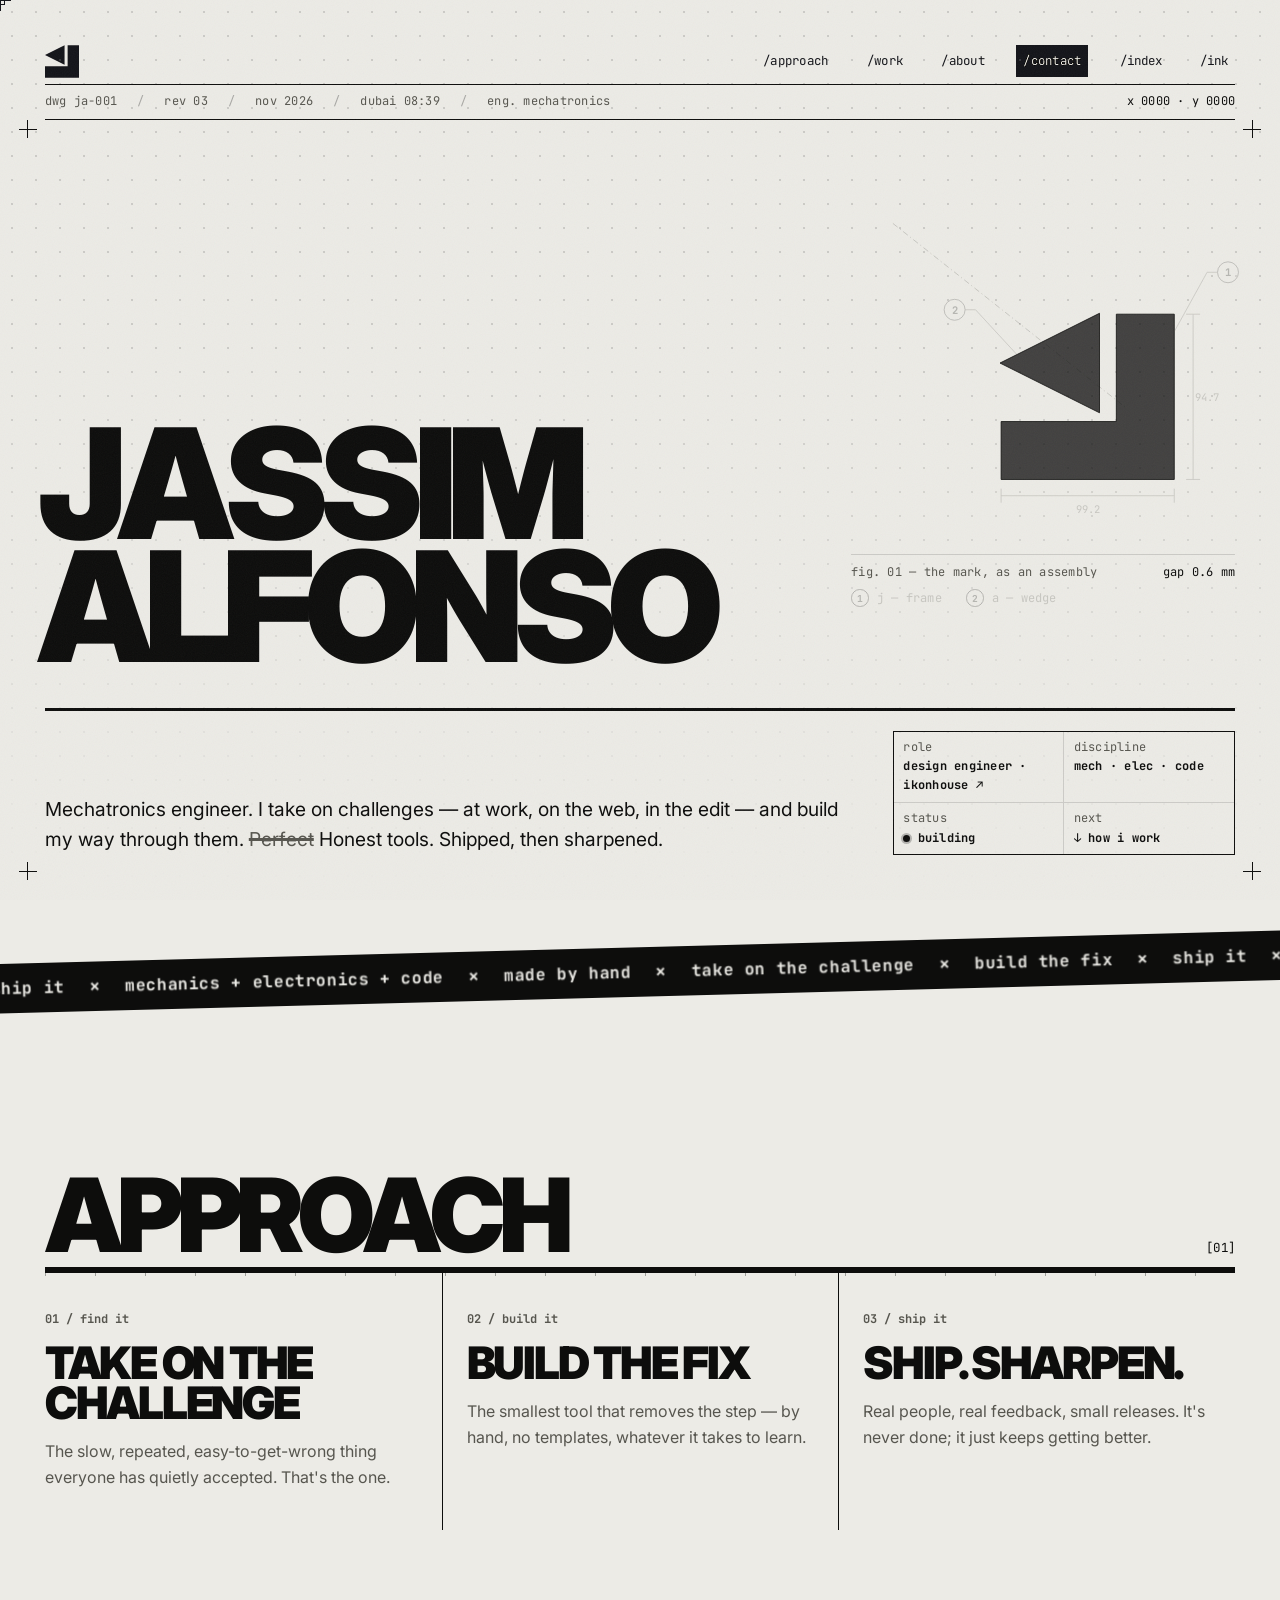
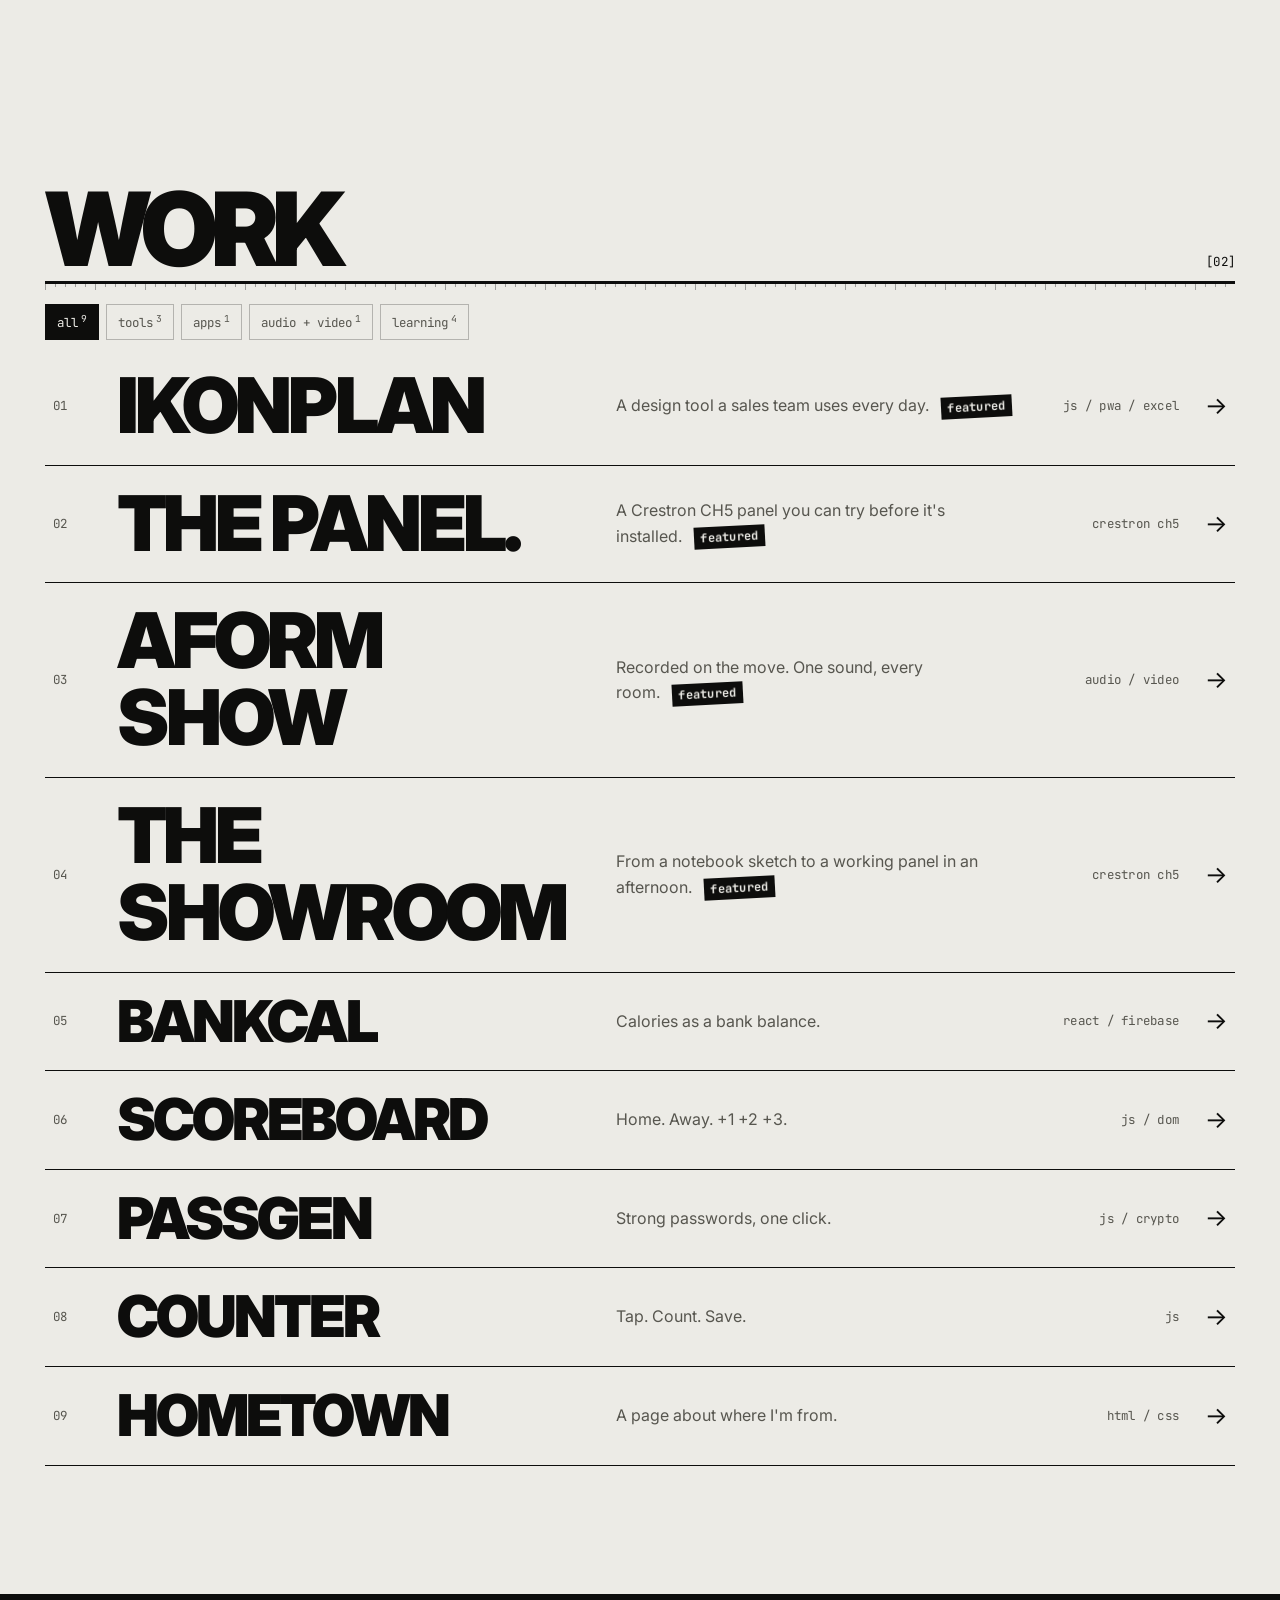
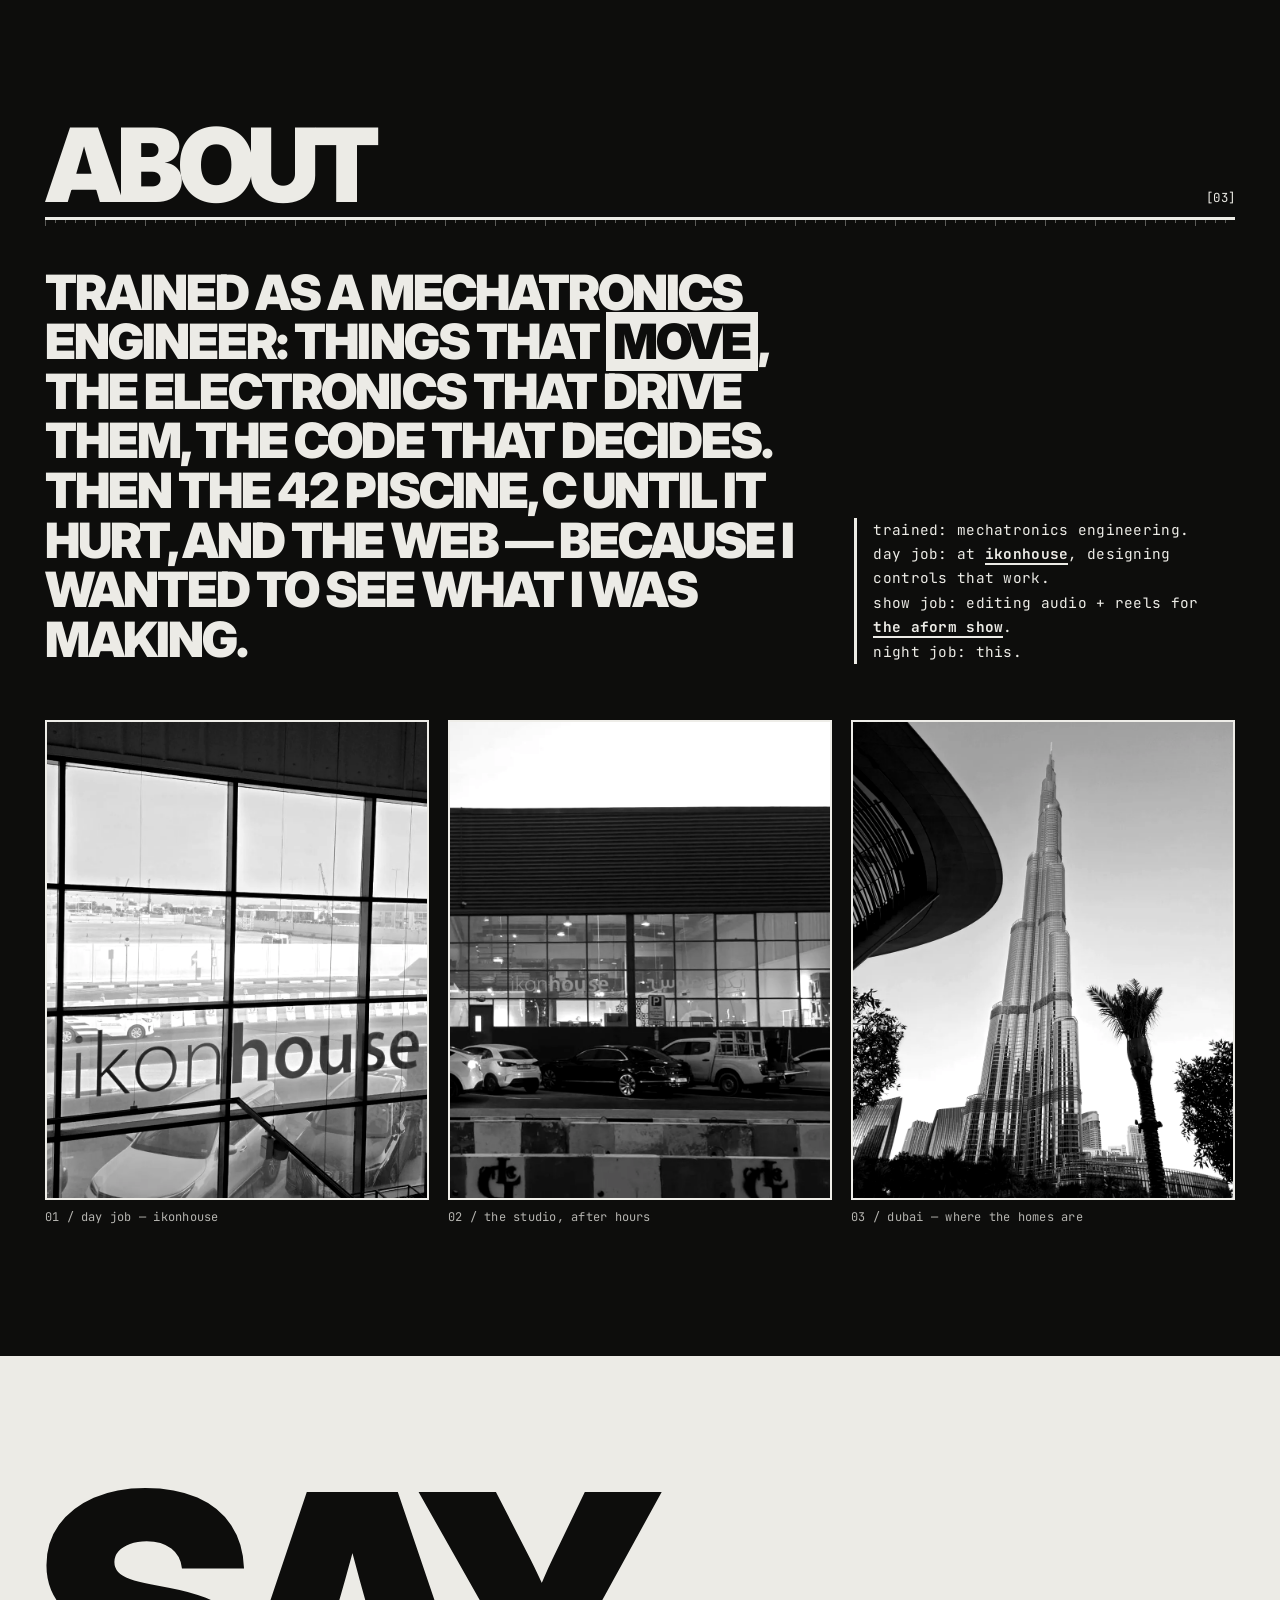
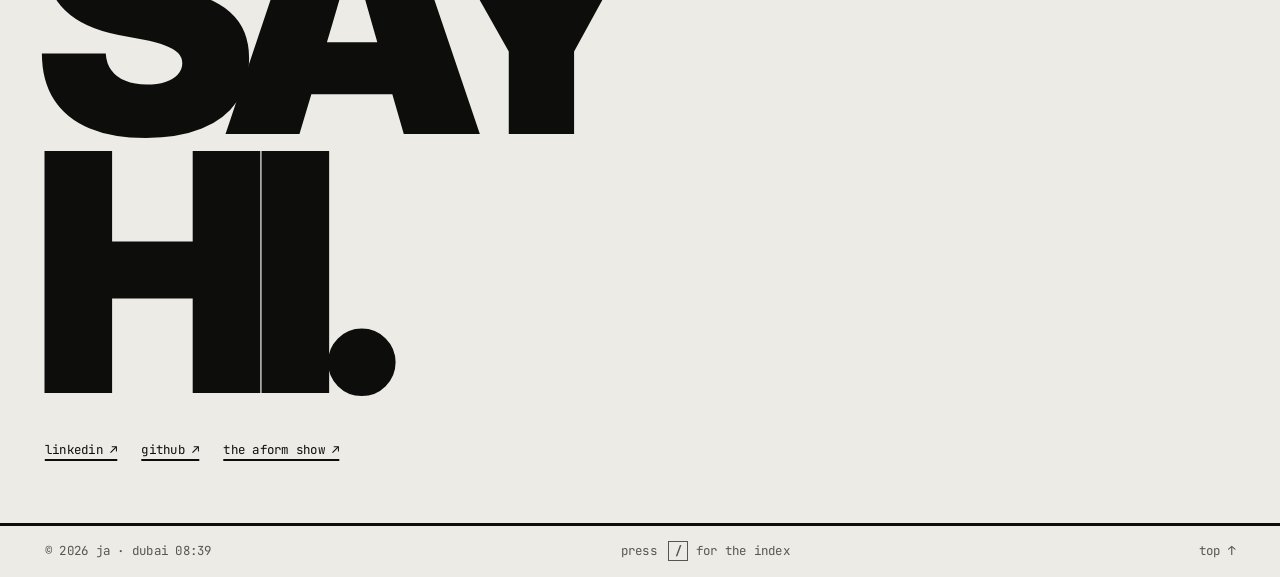
==== commit 8e261500: "The Showroom: working slider, the sketch on film, featured - Sketch → GUI slider follows a finger or" ====
--- a/index.html
+++ b/index.html
@@ -153,11 +153,11 @@
 						<span class="row-go">→</span>
 					</a>
 				</li>
-				<li class="row" data-kind="tools" data-img="./assets/the-showroom/rooms-dark.webp">
+				<li class="row row--feature" data-kind="tools" data-img="./assets/the-showroom/rooms-dark.webp">
 					<a href="./showroom.html" data-cursor="open">
 						<span class="row-no mono">04</span>
 						<span class="row-title">The Showroom</span>
-						<span class="row-desc">From a notebook sketch to a working panel in an afternoon.</span>
+						<span class="row-desc">From a notebook sketch to a working panel in an afternoon. <b class="flag mono">featured</b></span>
 						<span class="row-tags mono">crestron ch5</span>
 						<img class="row-thumb" src="./assets/the-showroom/rooms-dark.webp" alt="" loading="lazy">
 						<span class="row-go">→</span>
--- a/css/style.css
+++ b/css/style.css
@@ -1353,3 +1353,12 @@
 .sk-tag--a { left: 0.6rem; } .sk-tag--b { right: 0.6rem; }
 .sk-range { position: absolute; inset: 0; width: 100%; height: 100%; margin: 0; opacity: 0; cursor: ew-resize; -webkit-appearance: none; appearance: none; }
 .sk-range:focus-visible + * , .sk-stage:has(.sk-range:focus-visible) { outline: 2px solid var(--w); outline-offset: 3px; }
+/* the smallest phones: long case titles (e.g. "The Showroom") may go below 3rem so a word never runs off screen */
+@media (max-width: 360px) { .hero--case .hero-title { font-size: max(2.4rem, min(20rem, calc((100vw - 2 * var(--pad)) / (var(--n, 8) * 0.6)), calc((100svh - 22rem) / 0.85))); } }
+/* The Showroom: where it started — the sketching clip and the page */
+.sk-origin { display: grid; grid-template-columns: repeat(2, minmax(0, 1fr)); gap: clamp(0.75rem, 2vw, 1.5rem); max-width: 52rem; }
+.sk-origin figure { margin: 0; }
+.sk-origin video, .sk-origin img { display: block; width: 100%; height: auto; aspect-ratio: 4 / 5; object-fit: cover; border: 2px solid currentColor; background: #111; }
+.sk-origin figcaption { margin-top: 0.5rem; font-size: 0.75rem; opacity: 0.75; }
+.sk-stage { cursor: ew-resize; }
+.sk-range { pointer-events: none; }
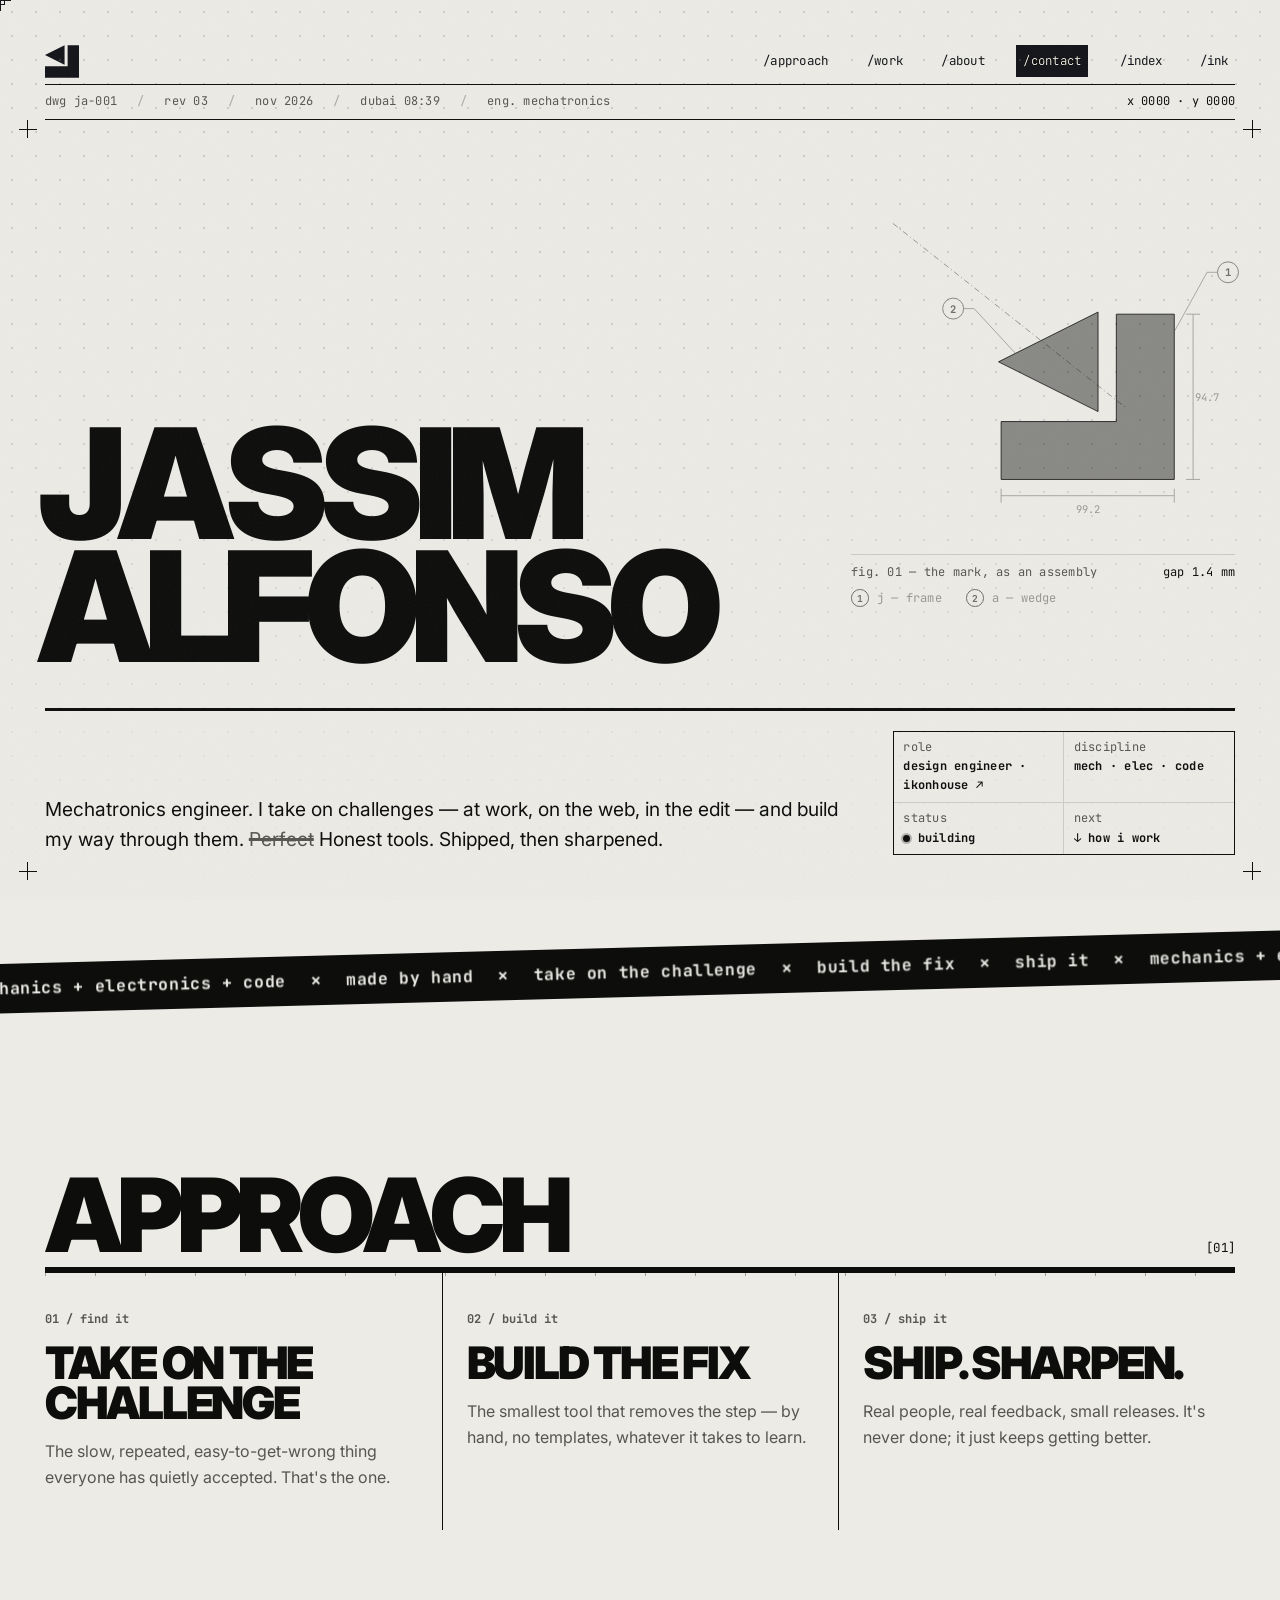
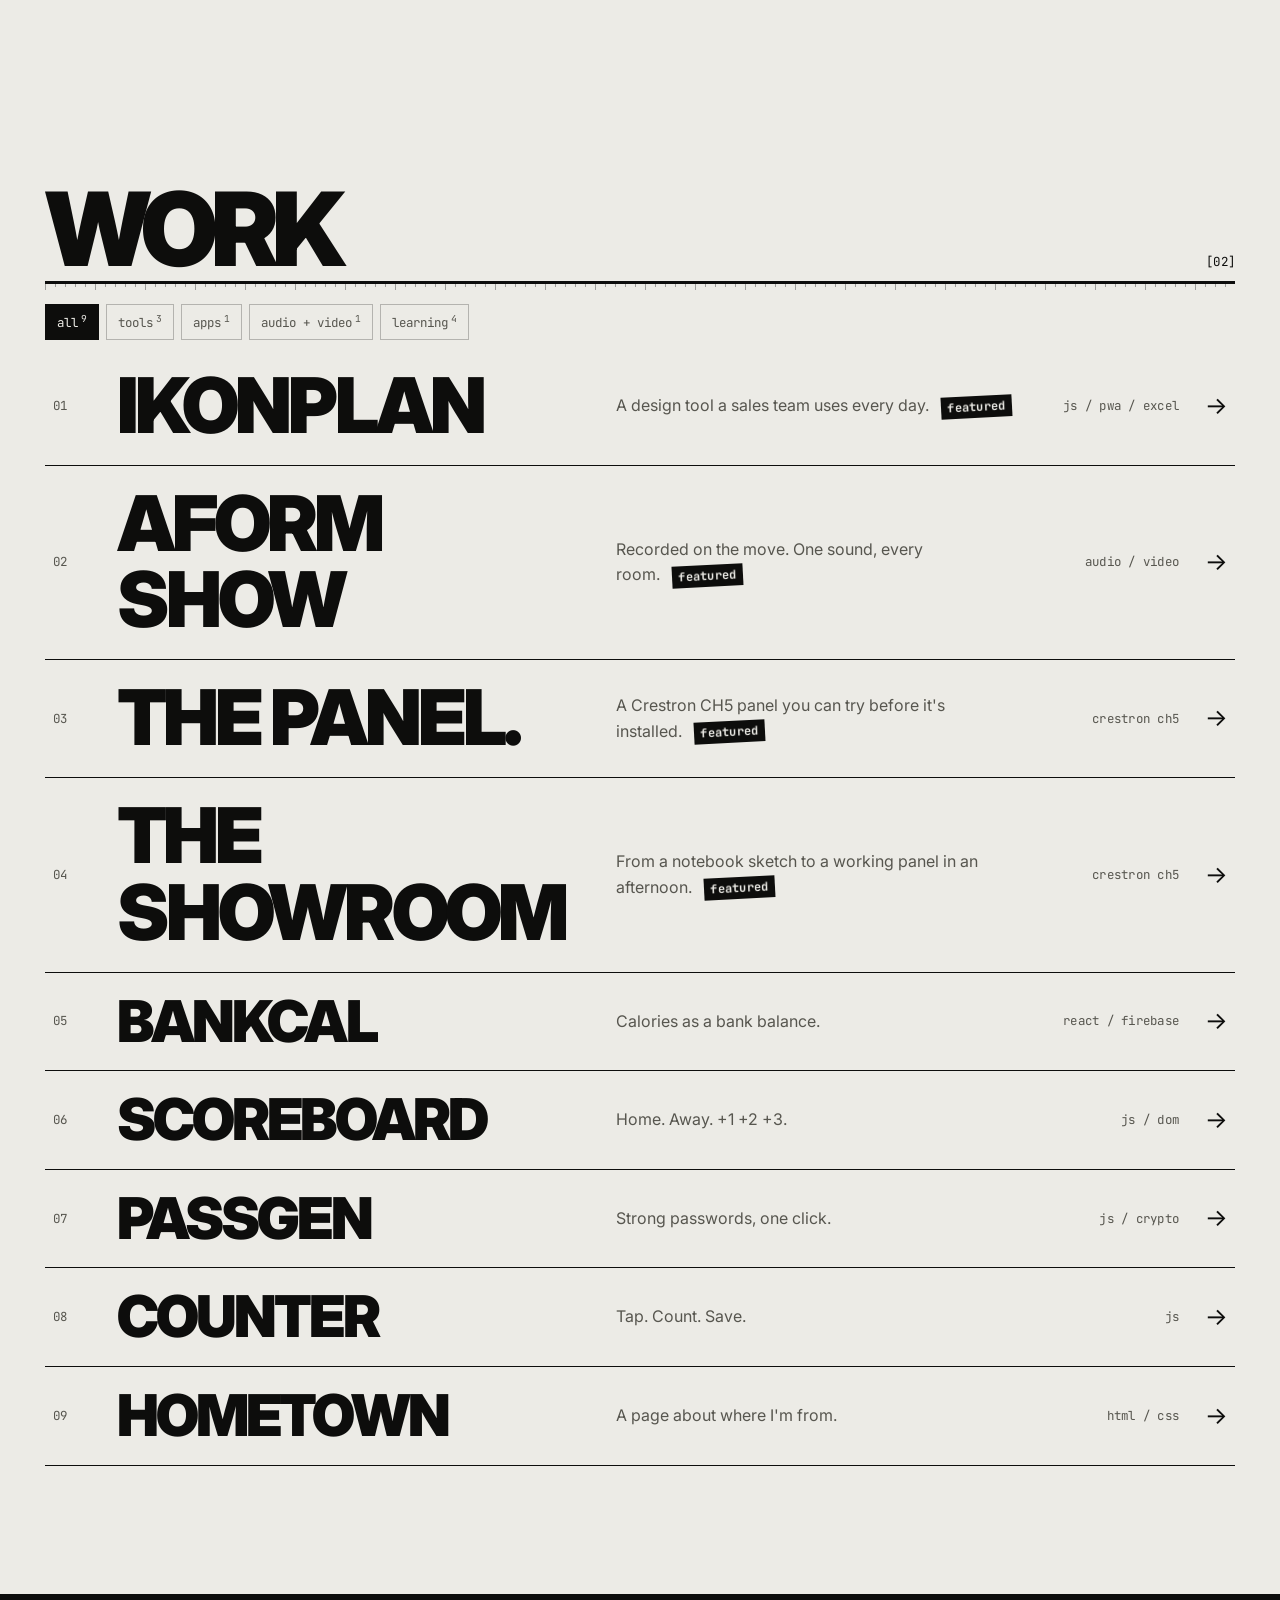
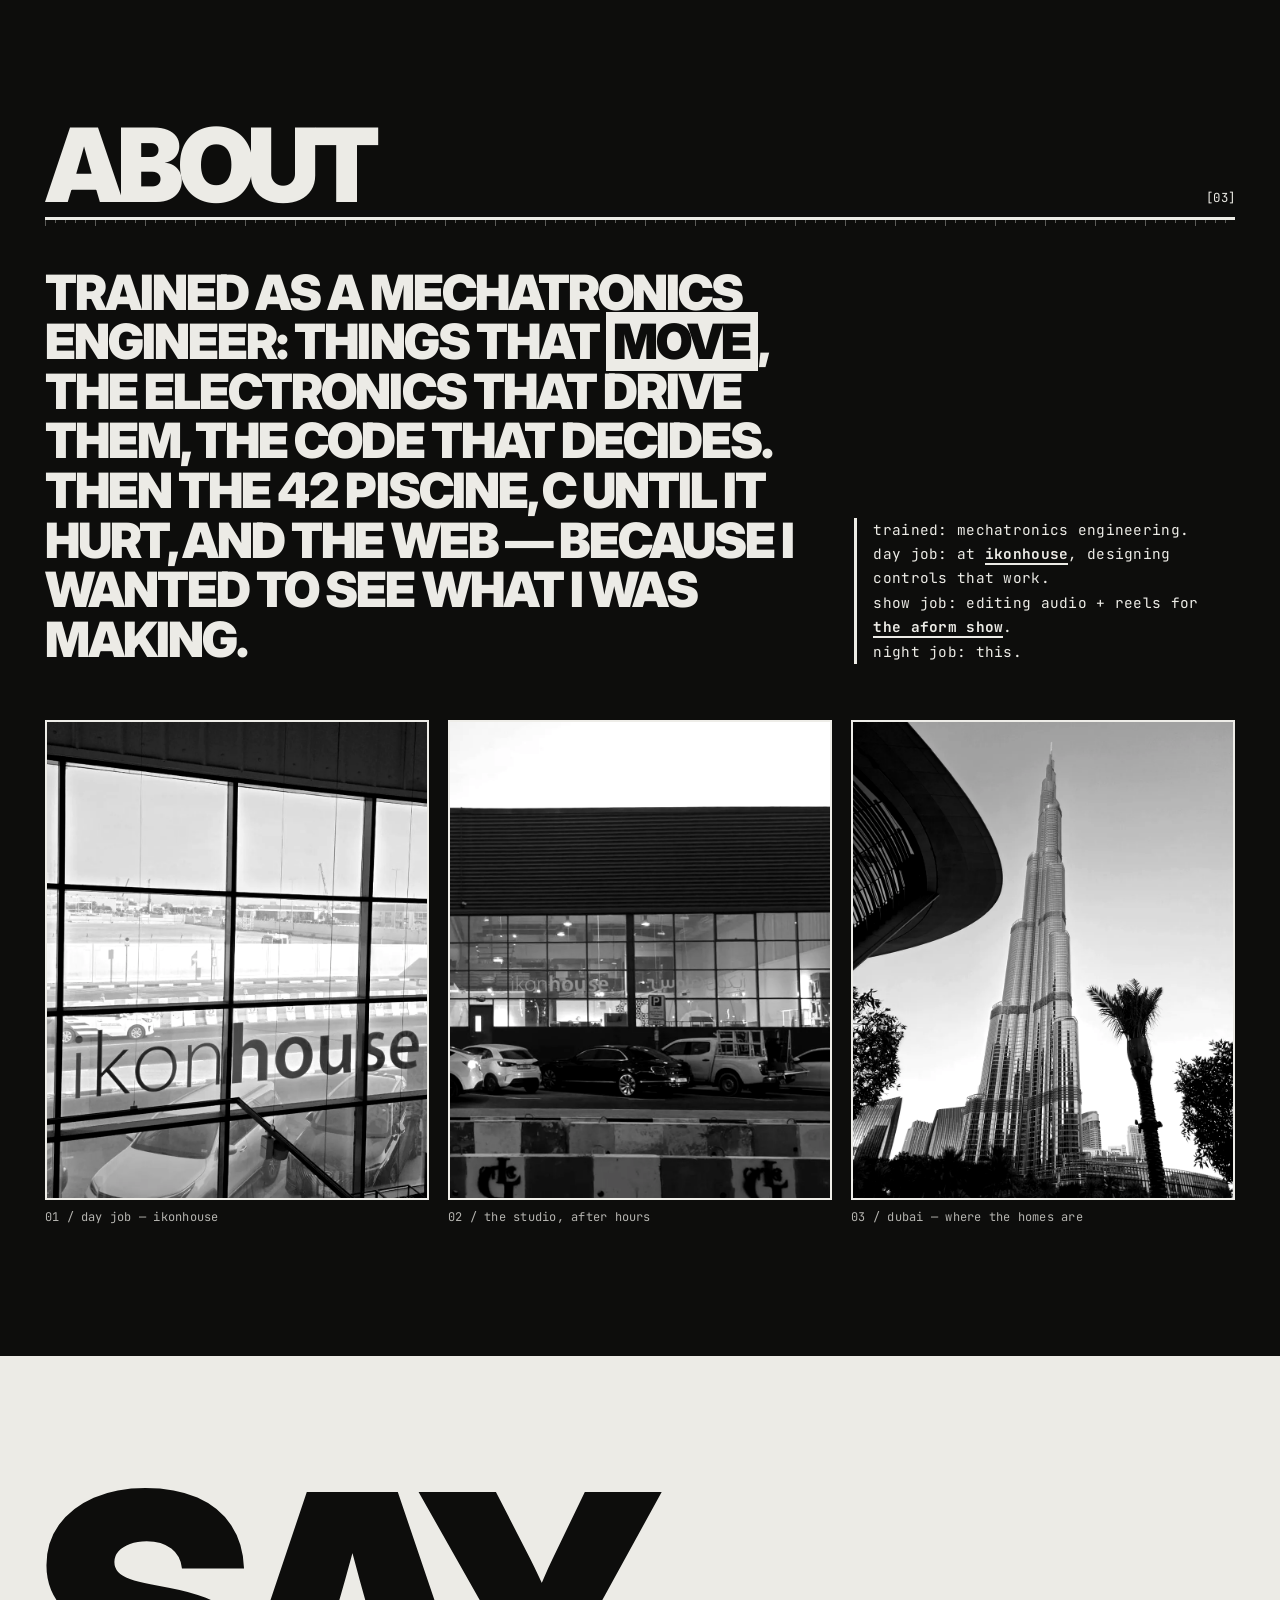
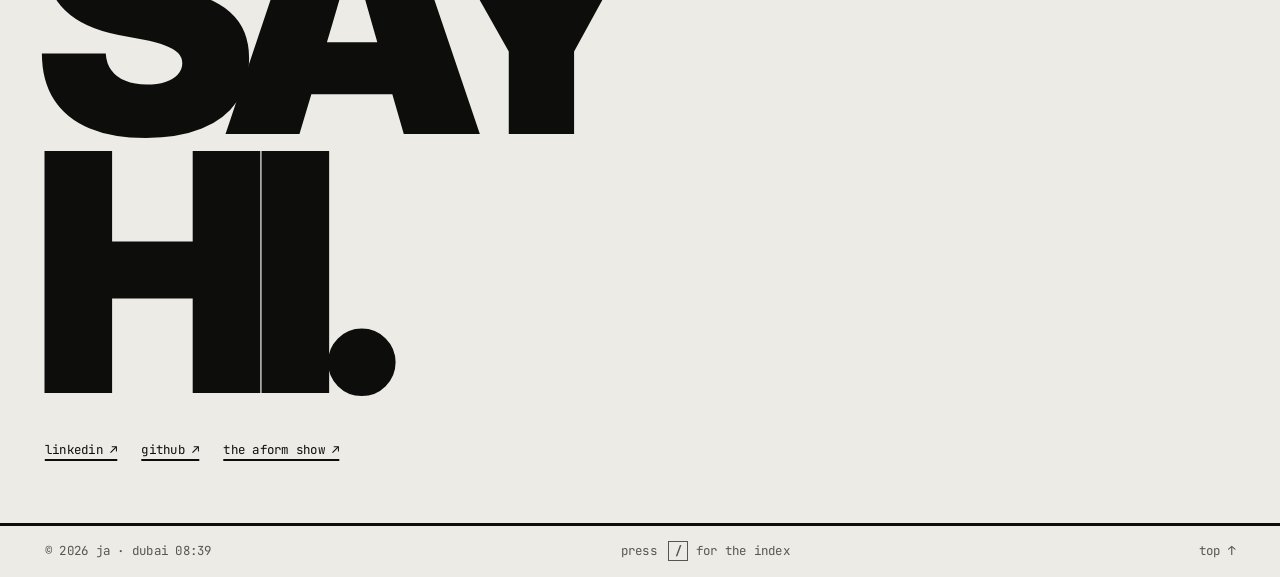
==== commit 4a397abc: "Work order: ikonplan, aForm Show, The Panel., The Showroom Co-Authored-By: Claude Fable 5.2 <noreply" ====
--- a/index.html
+++ b/index.html
@@ -133,23 +133,23 @@
 						<span class="row-go">→</span>
 					</a>
 				</li>
+				<li class="row row--feature" data-kind="media" data-img="./assets/aform/wave.webp">
+					<a href="./aform.html" data-cursor="open">
+						<span class="row-no mono">02</span>
+						<span class="row-title">aForm Show</span>
+						<span class="row-desc">Recorded on the move. One sound, every room. <b class="flag mono">featured</b></span>
+						<span class="row-tags mono">audio / video</span>
+						<img class="row-thumb" src="./assets/aform/wave.webp" alt="" loading="lazy">
+						<span class="row-go">→</span>
+					</a>
+				</li>
 				<li class="row row--feature" data-kind="tools" data-img="./assets/the-panel/plan-3d.webp">
 					<a href="./thepanel.html" data-cursor="open">
-						<span class="row-no mono">02</span>
+						<span class="row-no mono">03</span>
 						<span class="row-title">The Panel.</span>
 						<span class="row-desc">A Crestron CH5 panel you can try before it's installed. <b class="flag mono">featured</b></span>
 						<span class="row-tags mono">crestron ch5</span>
 						<img class="row-thumb" src="./assets/the-panel/plan-3d.webp" alt="" loading="lazy">
-						<span class="row-go">→</span>
-					</a>
-				</li>
-				<li class="row row--feature" data-kind="media" data-img="./assets/aform/wave.webp">
-					<a href="./aform.html" data-cursor="open">
-						<span class="row-no mono">03</span>
-						<span class="row-title">aForm Show</span>
-						<span class="row-desc">Recorded on the move. One sound, every room. <b class="flag mono">featured</b></span>
-						<span class="row-tags mono">audio / video</span>
-						<img class="row-thumb" src="./assets/aform/wave.webp" alt="" loading="lazy">
 						<span class="row-go">→</span>
 					</a>
 				</li>
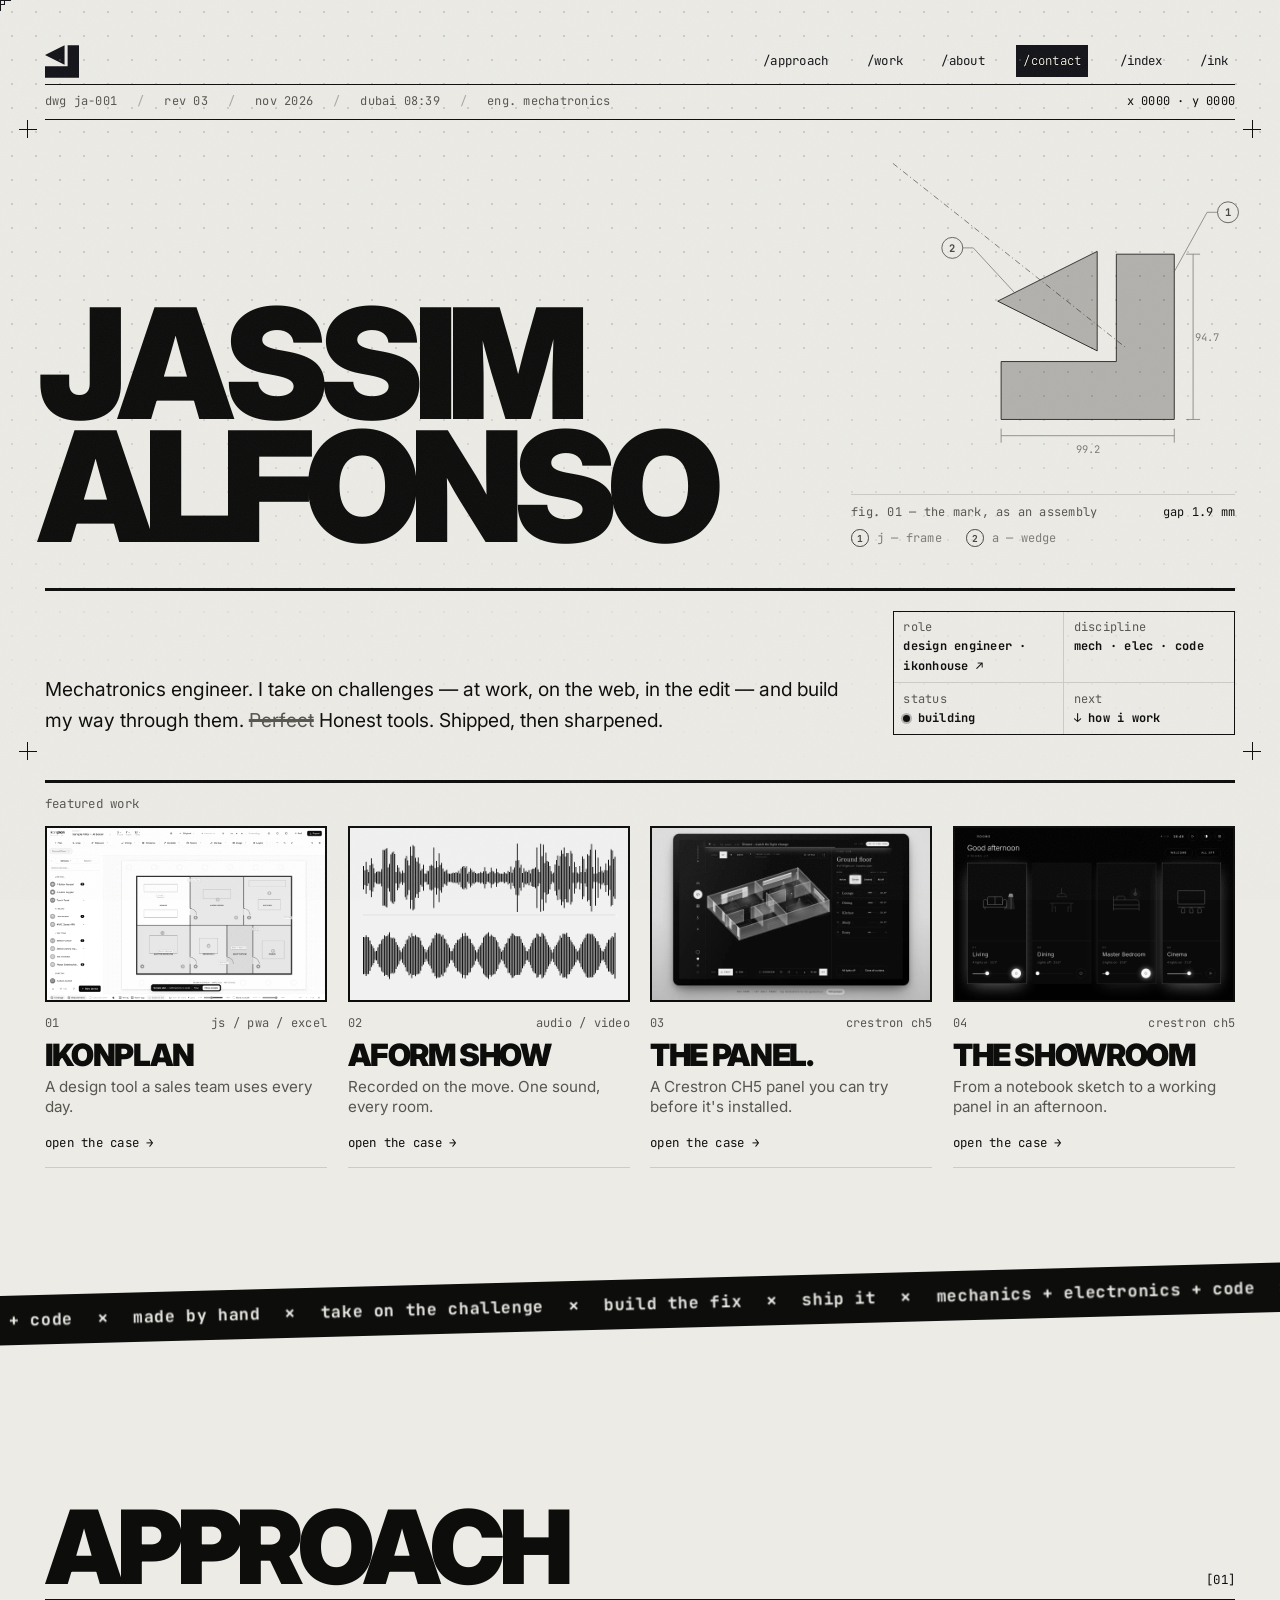
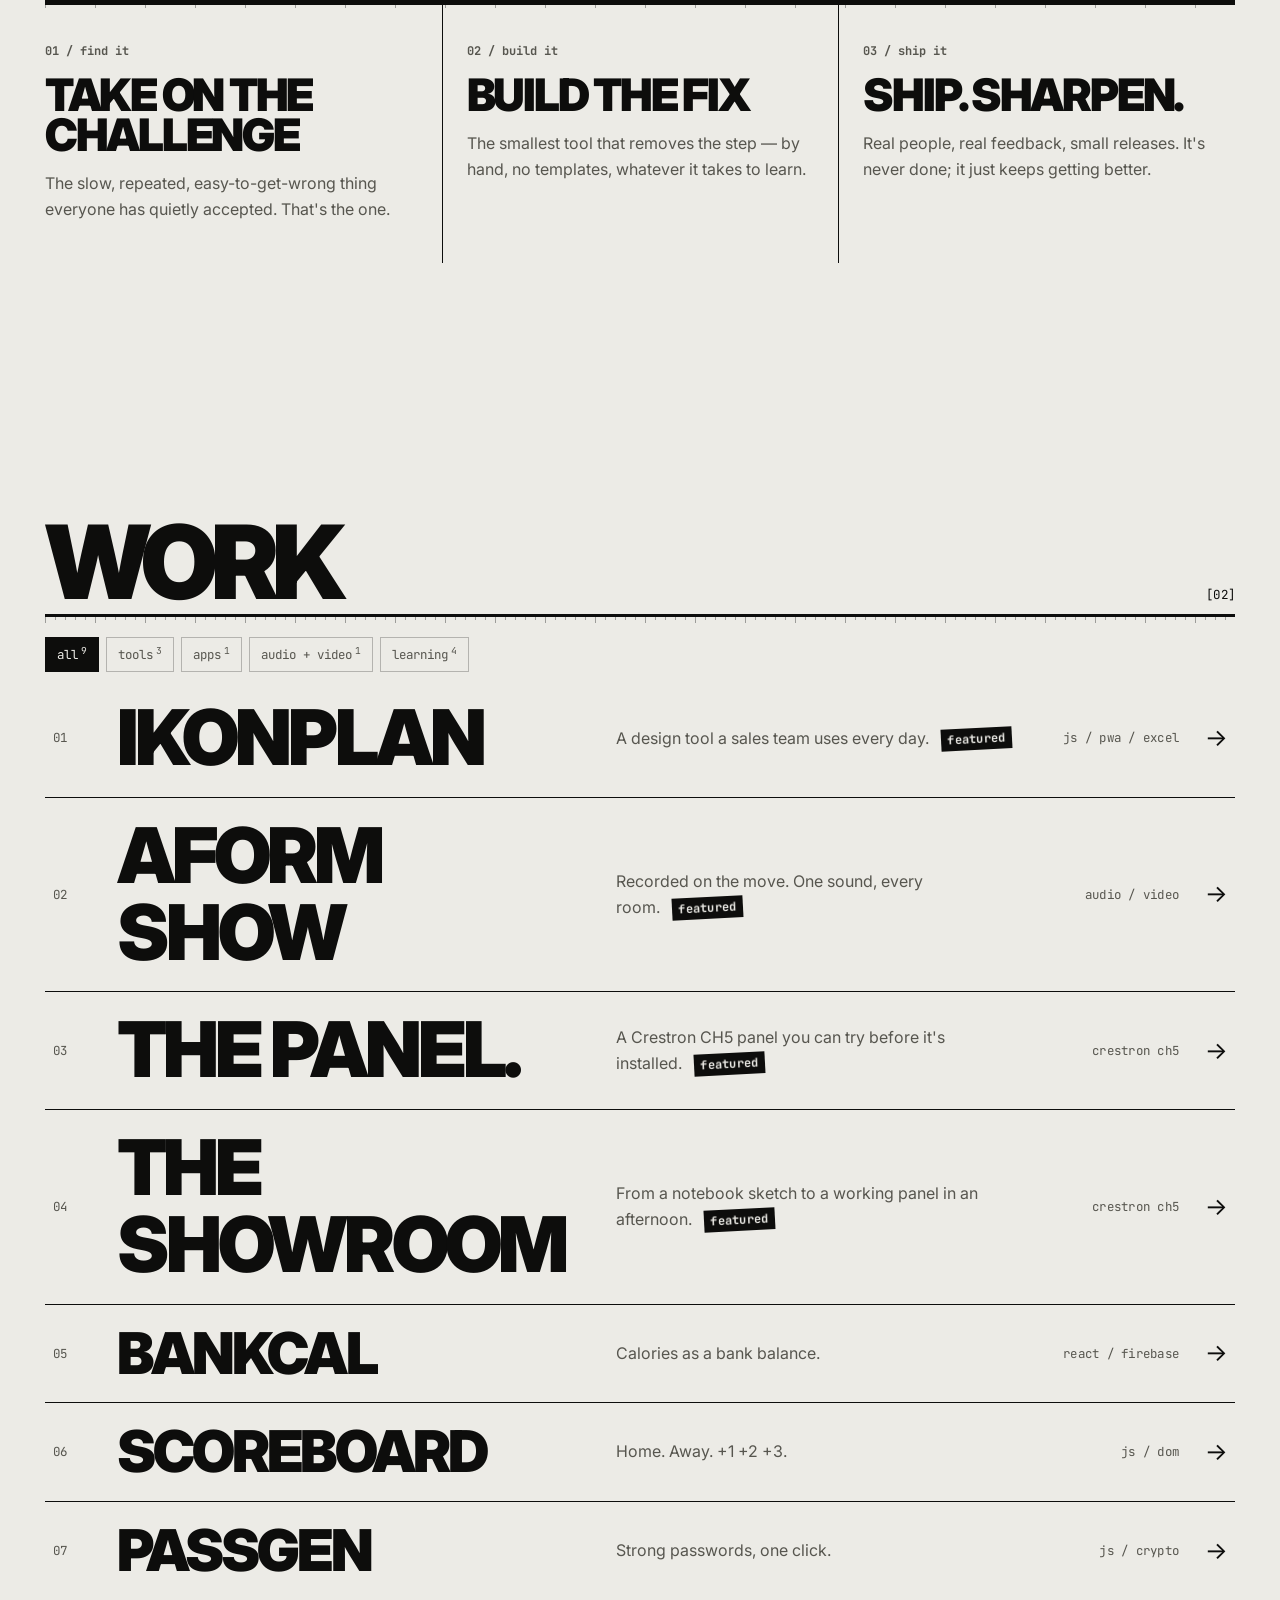
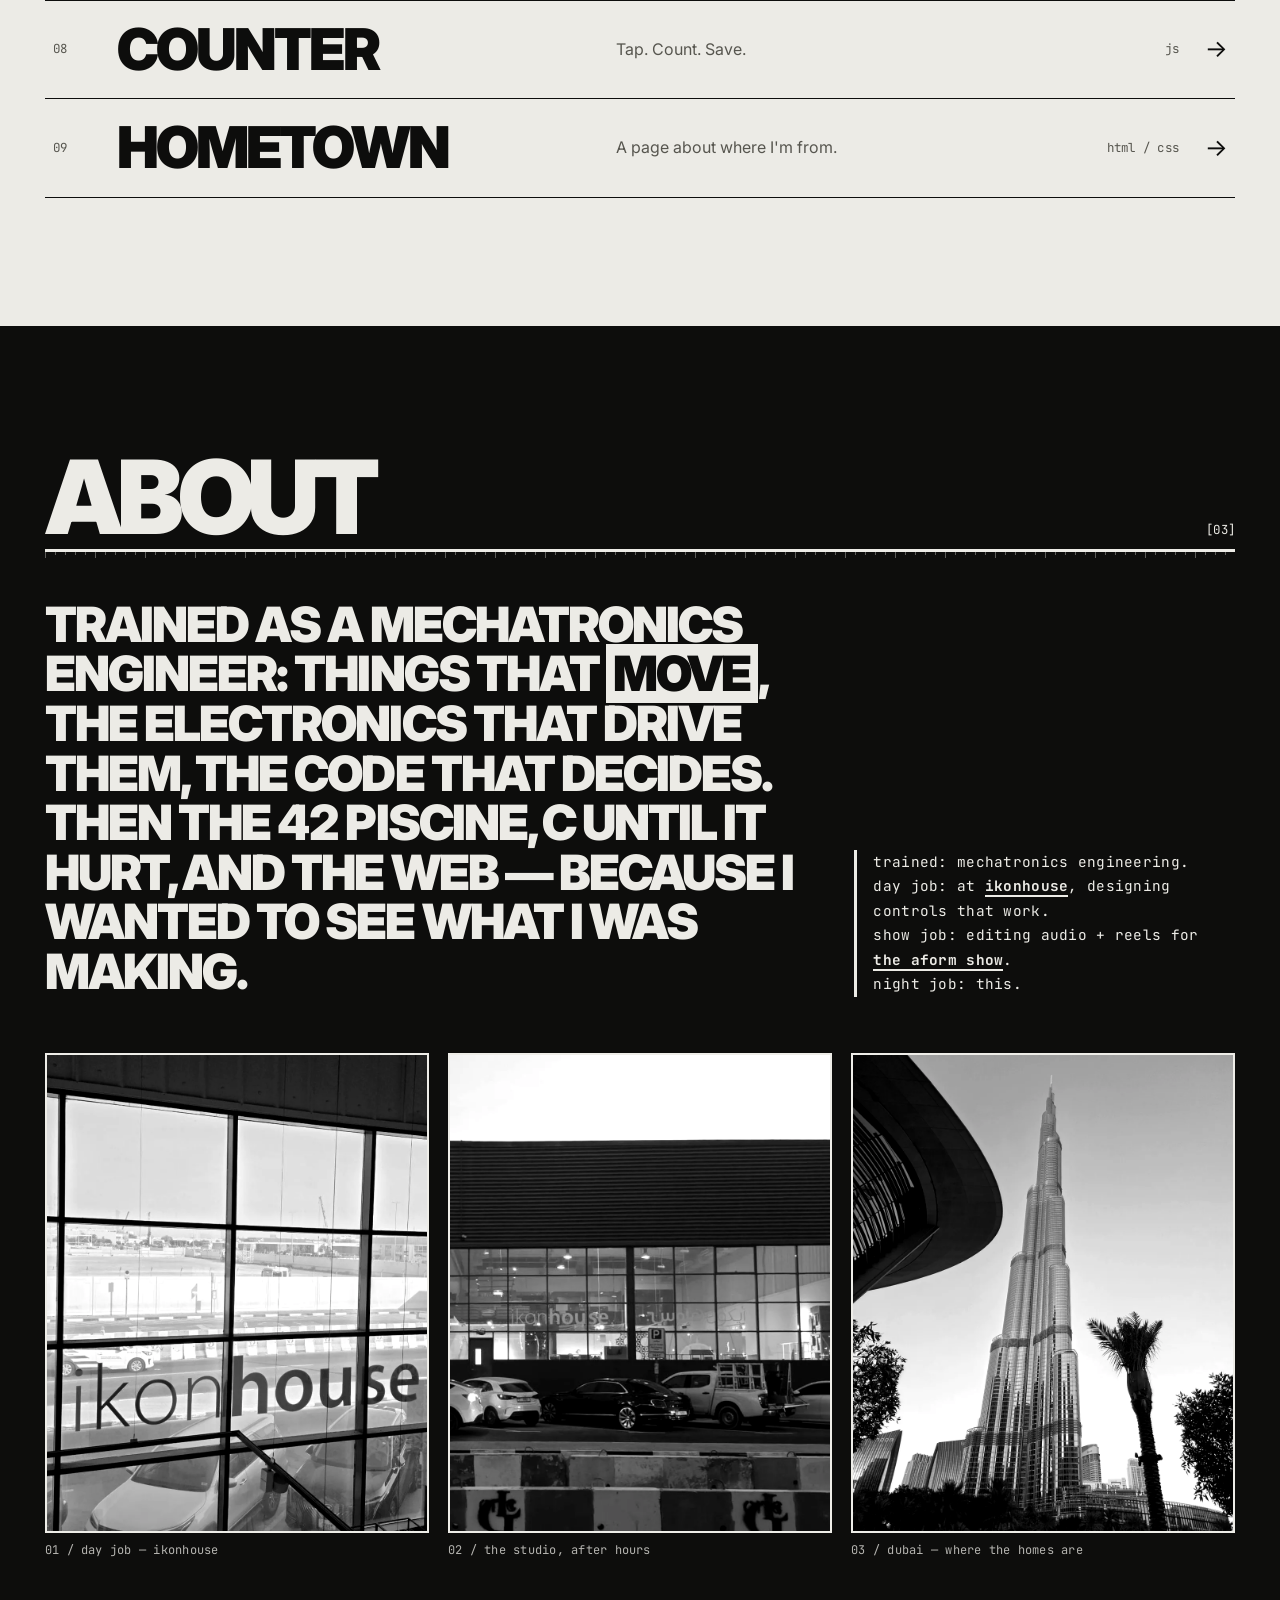
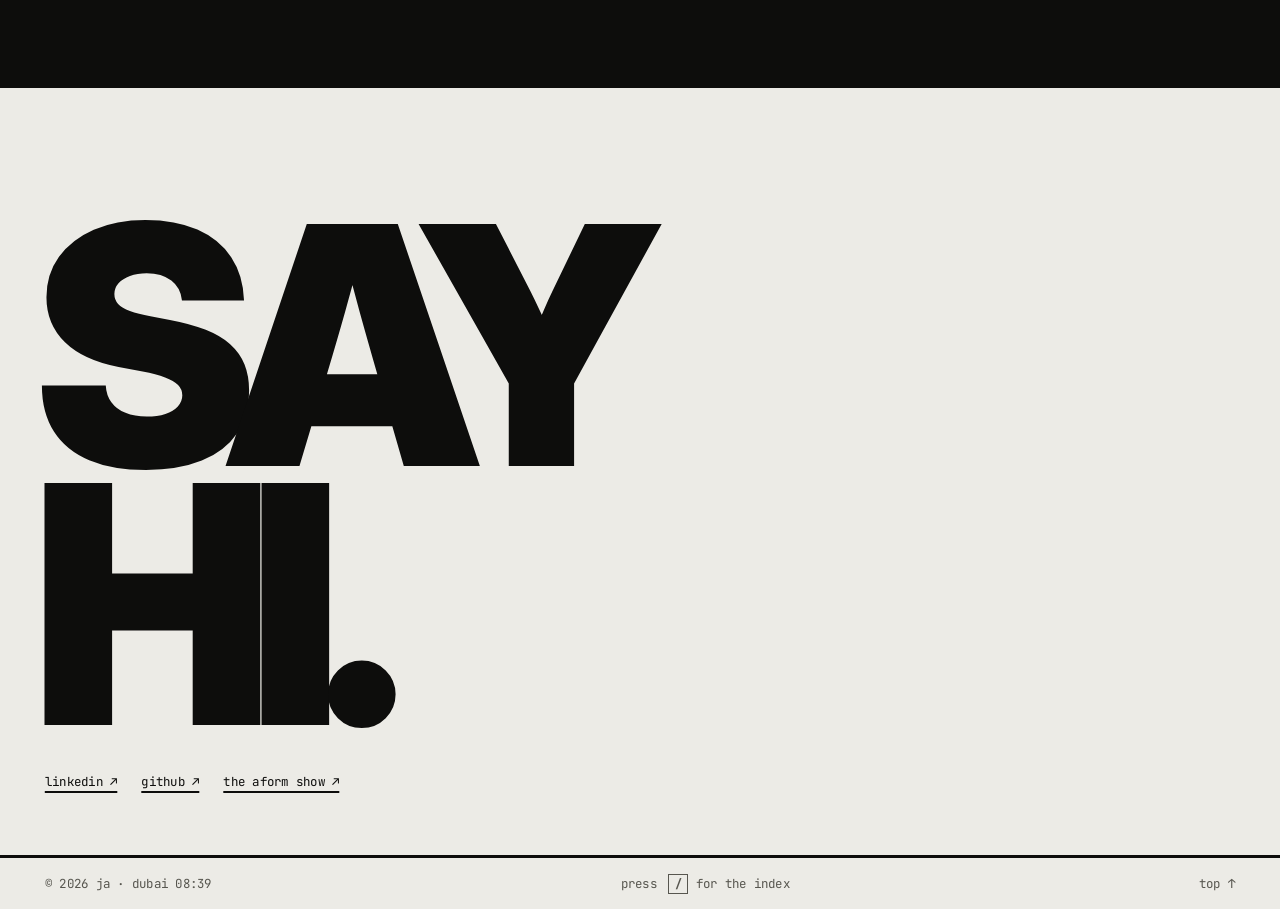
==== commit 253e97ba: "Home: featured work on the first screen; app-style tab bar on phones - Four featured projects as lar" ====
--- a/index.html
+++ b/index.html
@@ -91,6 +91,39 @@
 			</div>
 		</section>
 
+		<section class="feat" aria-label="Featured work">
+			<div class="feat-head mono"><span>featured work</span><span class="feat-count" aria-hidden="true">01 / 04</span></div>
+			<div class="feat-row">
+				<a class="feat-card" href="./ikonplan.html">
+					<span class="feat-img"><img src="./assets/ikonplan/plan.webp" alt="" loading="eager" width="640" height="400"></span>
+					<span class="feat-meta mono"><span>01</span><span>js / pwa / excel</span></span>
+					<span class="feat-name">ikonplan</span>
+					<span class="feat-line">A design tool a sales team uses every day.</span>
+					<span class="feat-go mono">open the case →</span>
+				</a>
+				<a class="feat-card" href="./aform.html">
+					<span class="feat-img"><img src="./assets/aform/wave.webp" alt="" loading="eager" width="640" height="400"></span>
+					<span class="feat-meta mono"><span>02</span><span>audio / video</span></span>
+					<span class="feat-name">aForm Show</span>
+					<span class="feat-line">Recorded on the move. One sound, every room.</span>
+					<span class="feat-go mono">open the case →</span>
+				</a>
+				<a class="feat-card" href="./thepanel.html">
+					<span class="feat-img"><img src="./assets/the-panel/plan-3d.webp" alt="" loading="eager" width="640" height="400"></span>
+					<span class="feat-meta mono"><span>03</span><span>crestron ch5</span></span>
+					<span class="feat-name">The Panel.</span>
+					<span class="feat-line">A Crestron CH5 panel you can try before it's installed.</span>
+					<span class="feat-go mono">open the case →</span>
+				</a>
+				<a class="feat-card" href="./showroom.html">
+					<span class="feat-img"><img src="./assets/the-showroom/rooms-dark.webp" alt="" loading="eager" width="640" height="400"></span>
+					<span class="feat-meta mono"><span>04</span><span>crestron ch5</span></span>
+					<span class="feat-name">The Showroom</span>
+					<span class="feat-line">From a notebook sketch to a working panel in an afternoon.</span>
+					<span class="feat-go mono">open the case →</span>
+				</a>
+			</div>
+		</section>
 		<div class="ticker mono" aria-hidden="true">
 			<div class="ticker-track">
 				<span>take on the challenge</span><b>✕</b><span>build the fix</span><b>✕</b><span>ship it</span><b>✕</b><span>mechanics + electronics + code</span><b>✕</b><span>made by hand</span><b>✕</b>
@@ -258,5 +291,8 @@
 		<a href="#">top ↑</a>
 	</footer>
 	<script src="./js/site.js"></script>
+	<nav class="tabbar mono" aria-label="Sections">
+		<a href="#work" data-tab="work">work</a><a href="#about" data-tab="about">about</a><a href="#contact" data-tab="contact">contact</a><button type="button" data-tab-index aria-haspopup="dialog">index</button>
+	</nav>
 </body>
 </html>
--- a/css/style.css
+++ b/css/style.css
@@ -1362,3 +1362,36 @@
 .sk-origin figcaption { margin-top: 0.5rem; font-size: 0.75rem; opacity: 0.75; }
 .sk-stage { cursor: ew-resize; }
 .sk-range { pointer-events: none; }
+
+/* ---------- home: featured work on the first screen ---------- */
+@media (min-width: 801px) { .hero--home { min-height: 68svh; } }
+.feat { padding: 0 var(--pad) clamp(2rem, 5vw, 4rem); }
+.feat-head { display: flex; justify-content: space-between; color: var(--g); font-size: 0.78rem; padding: 0.7rem 0; border-top: 3px solid var(--w); }
+.feat-count { display: none; }
+.feat-row { display: grid; grid-template-columns: repeat(4, minmax(0, 1fr)); gap: clamp(0.75rem, 1.6vw, 1.5rem); }
+.feat-card { display: flex; flex-direction: column; gap: 0.45rem; padding-bottom: 0.9rem; border-bottom: 1px solid var(--hair); min-width: 0; }
+.feat-img { display: block; aspect-ratio: 16 / 10; overflow: hidden; border: 2px solid var(--w); background: #111; }
+.feat-img img { width: 100%; height: 100%; object-fit: cover; object-position: top left; filter: grayscale(1) contrast(1.05); transition: transform 0.5s var(--snap), filter 0.3s; }
+.feat-card:hover .feat-img img, .feat-card:focus-visible .feat-img img { transform: scale(1.05); filter: grayscale(0) contrast(1); }
+.feat-meta { display: flex; justify-content: space-between; color: var(--g); font-size: 0.75rem; margin-top: 0.3rem; }
+.feat-name { font-size: clamp(1.5rem, 2.4vw, 2.4rem); font-weight: 900; text-transform: uppercase; letter-spacing: -0.045em; line-height: 0.95; }
+.feat-line { color: var(--g); font-size: 0.95rem; line-height: 1.35; }
+.feat-go { font-size: 0.78rem; margin-top: auto; padding-top: 0.5rem; }
+.feat-card:hover .feat-go { text-decoration: underline; text-underline-offset: 4px; }
+.tabbar { display: none; }
+@media (max-width: 1100px) and (min-width: 701px) { .feat-row { grid-template-columns: repeat(2, minmax(0, 1fr)); } }
+@media (max-width: 700px) {
+	.hero--home { padding-bottom: 1.25rem; }
+	.feat { padding-right: 0; }
+	.feat-head { margin-right: var(--pad); }
+	.feat-count { display: inline; }
+	.feat-row { display: flex; gap: 0.75rem; overflow-x: auto; scroll-snap-type: x mandatory; scroll-padding-left: 0; padding-right: var(--pad); scrollbar-width: none; -webkit-overflow-scrolling: touch; }
+	.feat-row::-webkit-scrollbar { display: none; }
+	.feat-card { flex: 0 0 82%; scroll-snap-align: start; }
+	/* app-style tabs in thumb reach; the top bar keeps the mark and the look switch */
+	.tabbar { position: fixed; z-index: 60; left: 0; right: 0; bottom: 0; display: grid; grid-template-columns: repeat(4, 1fr); background: color-mix(in srgb, var(--k) 94%, transparent); -webkit-backdrop-filter: blur(8px); backdrop-filter: blur(8px); border-top: 1px solid var(--hair); padding-bottom: env(safe-area-inset-bottom, 0px); }
+	.tabbar a, .tabbar button { display: grid; place-items: center; min-height: 52px; font: inherit; font-size: 0.82rem; color: var(--g); background: none; border: 0; cursor: pointer; }
+	.tabbar .on, .tabbar a:active, .tabbar button:active { color: var(--w); box-shadow: inset 0 2px 0 var(--w); }
+	body:has(.tabbar) .nav-links li:has(a[href^="#"]), body:has(.tabbar) .nav-links li:has([data-palette]) { display: none; }
+	body:has(.tabbar) .footer { padding-bottom: calc(0.6rem + 52px + env(safe-area-inset-bottom, 0px)); }
+}
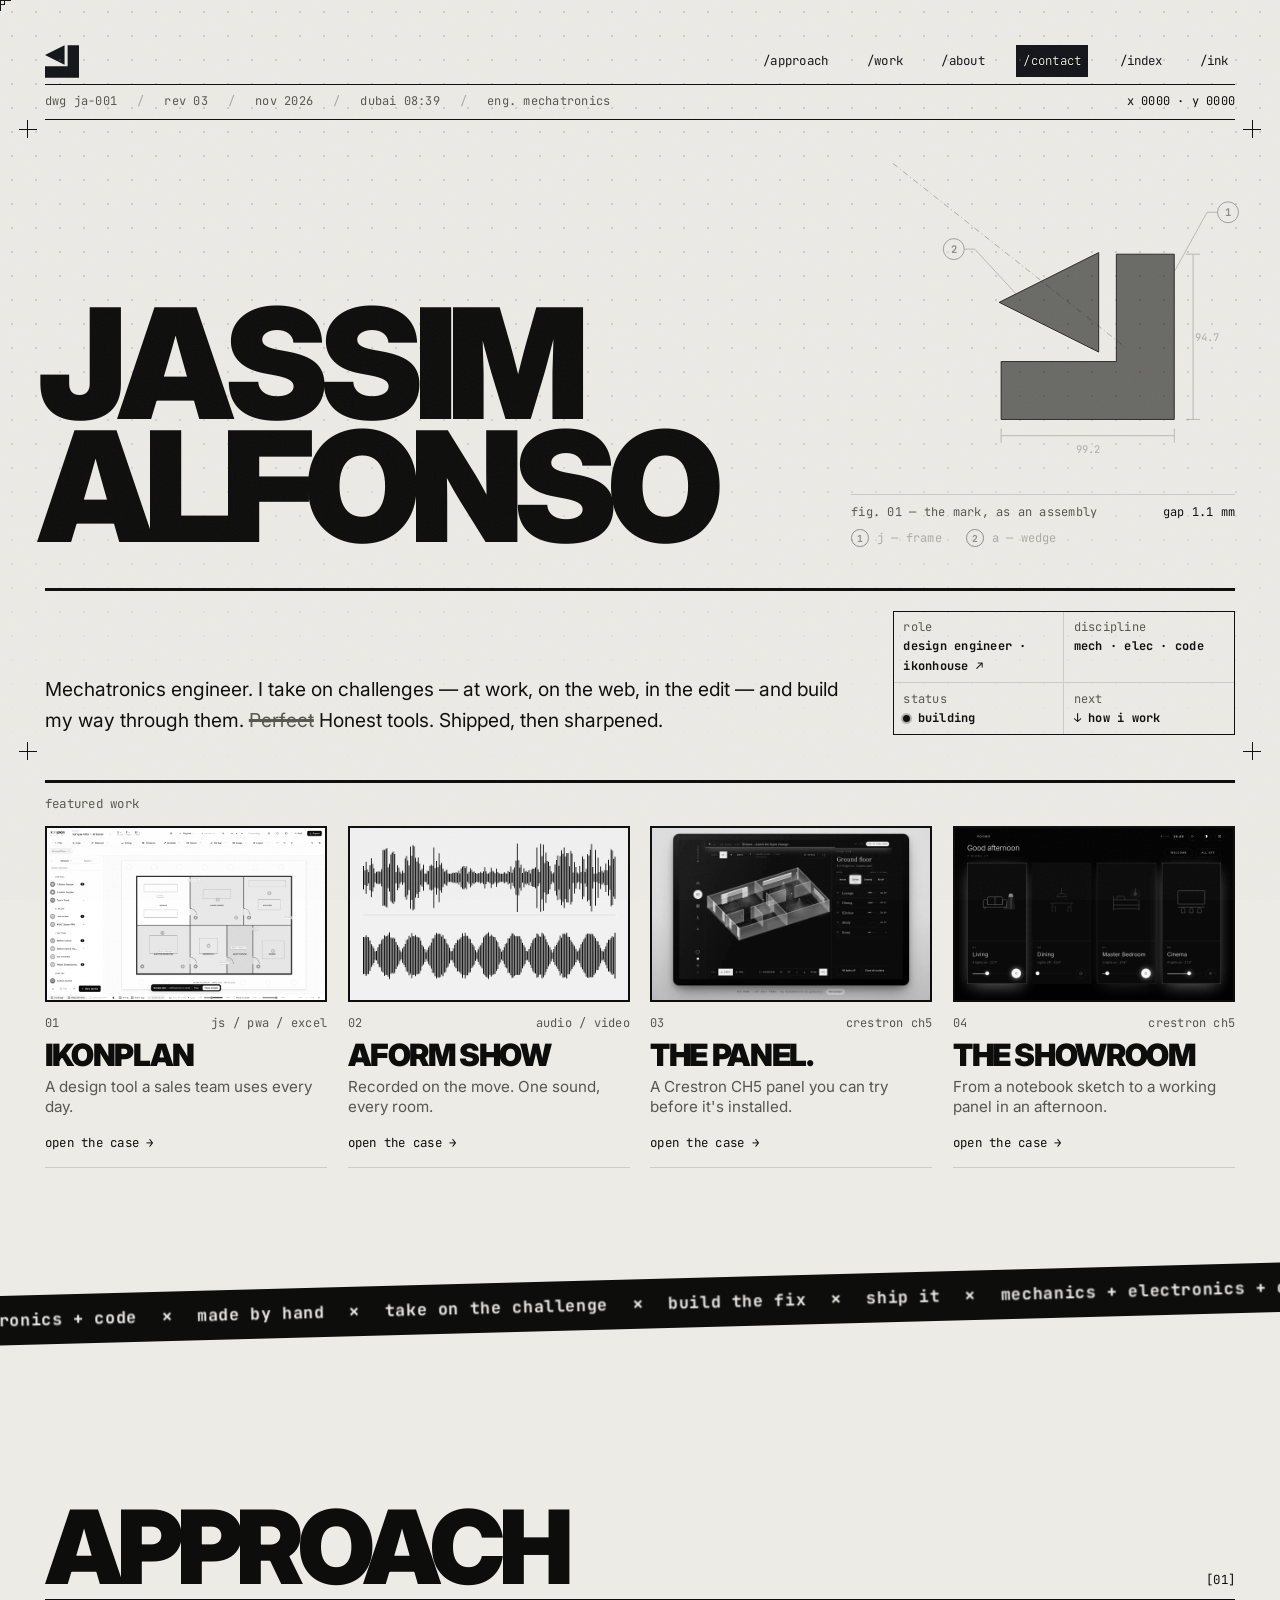
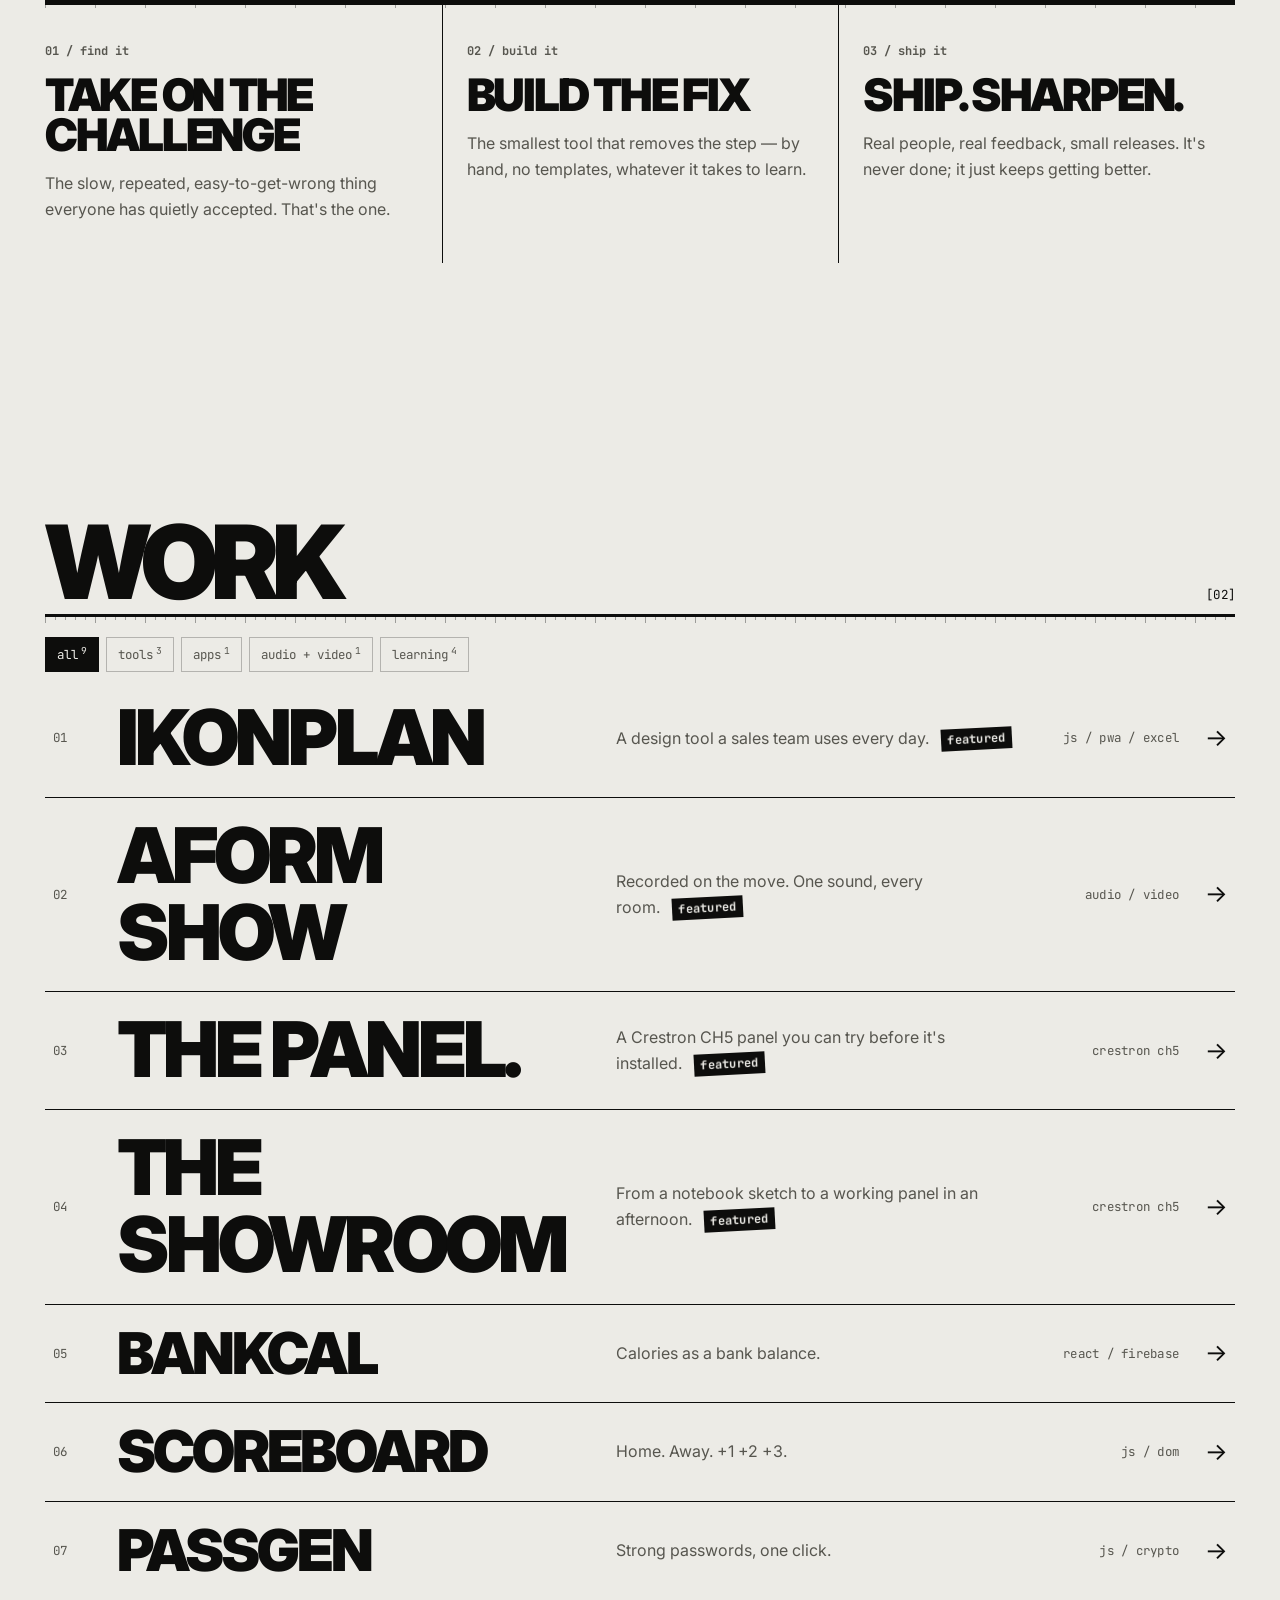
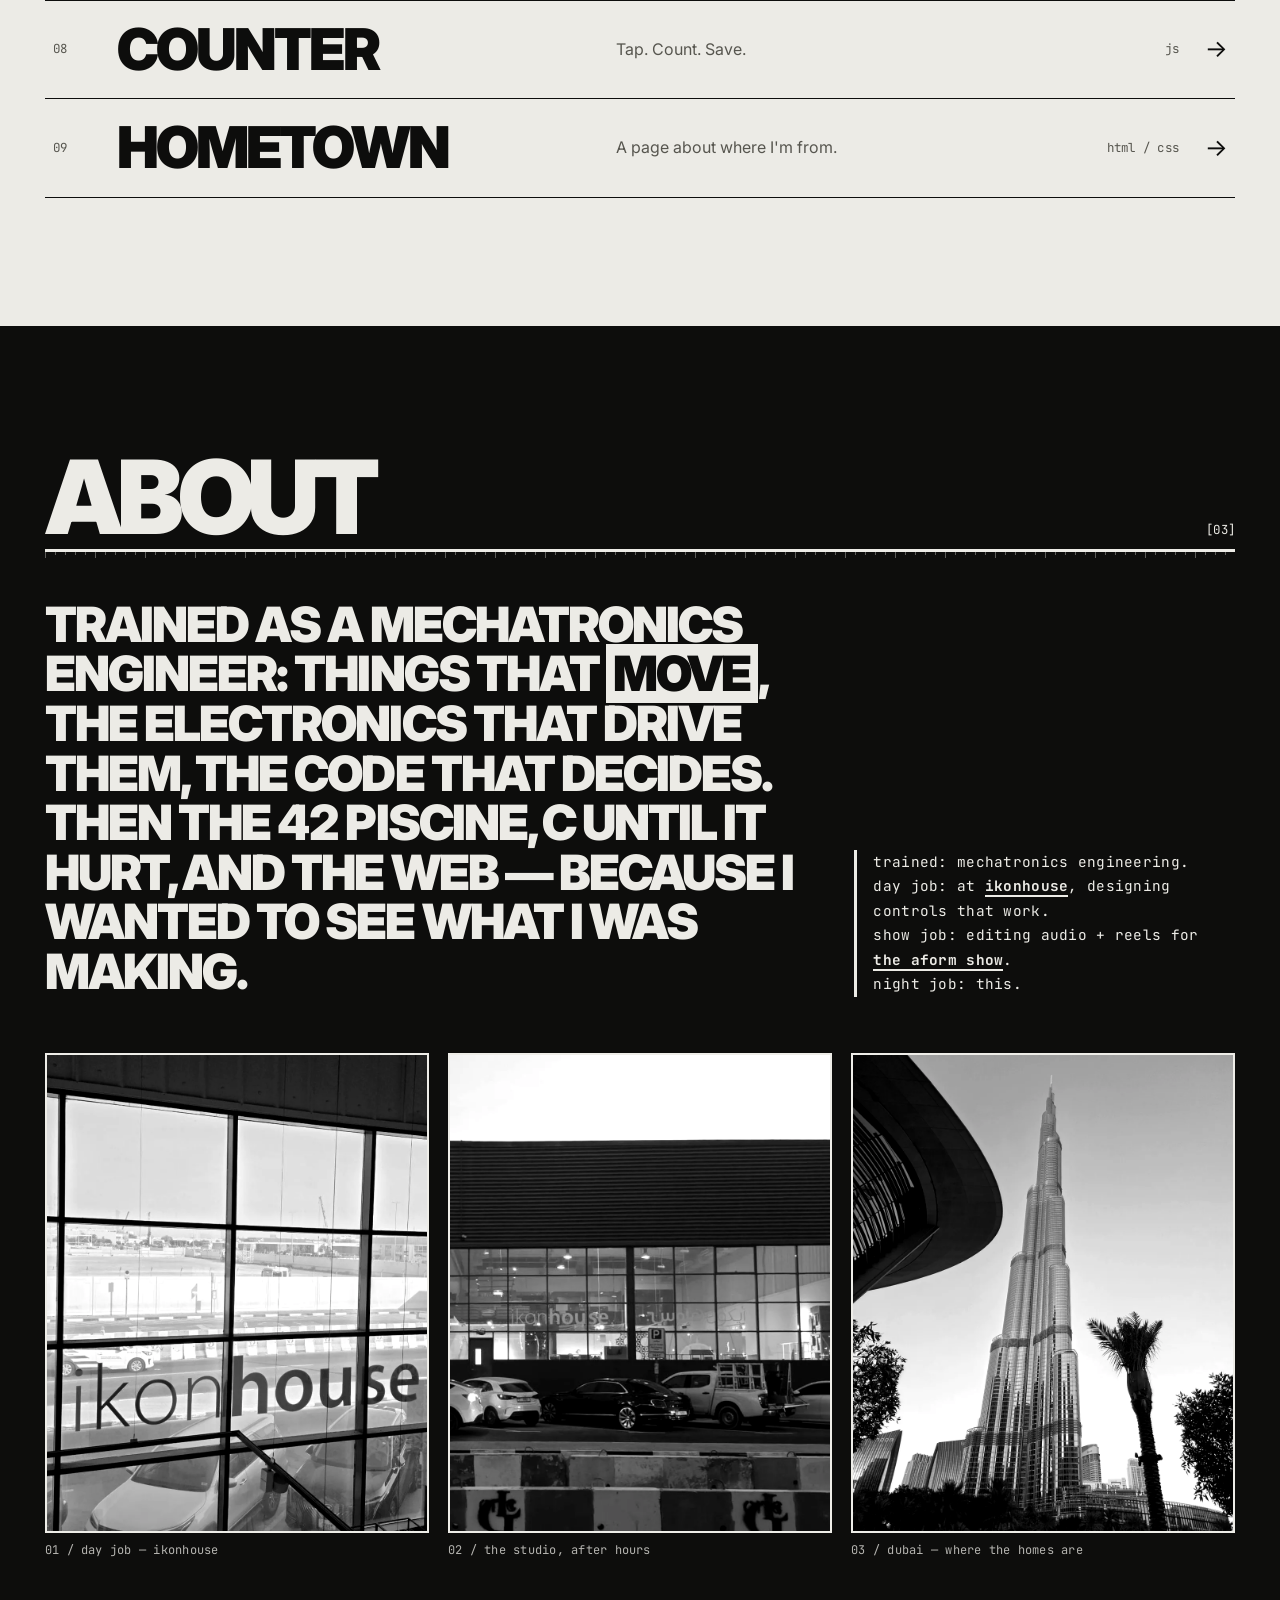
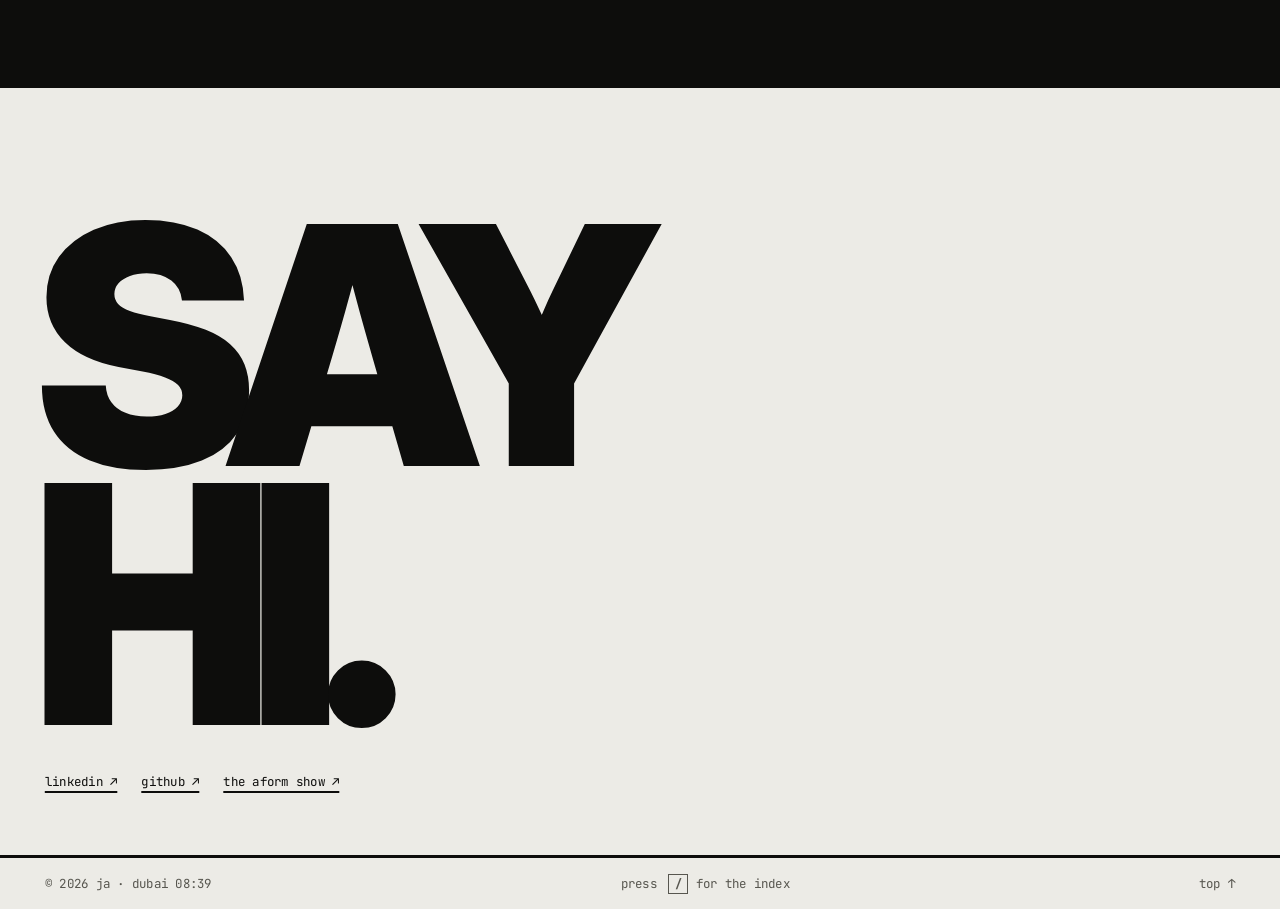
==== commit 21fb3339: "Home: tab bar wired up (index opens, current section marked, featured counter) Co-Authored-By: Claud" ====
--- a/index.html
+++ b/index.html
@@ -124,6 +124,9 @@
 				</a>
 			</div>
 		</section>
+		<nav class="tabbar mono" aria-label="Sections">
+		<a href="#work" data-tab="work">work</a><a href="#about" data-tab="about">about</a><a href="#contact" data-tab="contact">contact</a><button type="button" data-tab-index aria-haspopup="dialog">index</button>
+		</nav>
 		<div class="ticker mono" aria-hidden="true">
 			<div class="ticker-track">
 				<span>take on the challenge</span><b>✕</b><span>build the fix</span><b>✕</b><span>ship it</span><b>✕</b><span>mechanics + electronics + code</span><b>✕</b><span>made by hand</span><b>✕</b>
@@ -291,8 +294,5 @@
 		<a href="#">top ↑</a>
 	</footer>
 	<script src="./js/site.js"></script>
-	<nav class="tabbar mono" aria-label="Sections">
-		<a href="#work" data-tab="work">work</a><a href="#about" data-tab="about">about</a><a href="#contact" data-tab="contact">contact</a><button type="button" data-tab-index aria-haspopup="dialog">index</button>
-	</nav>
 </body>
 </html>
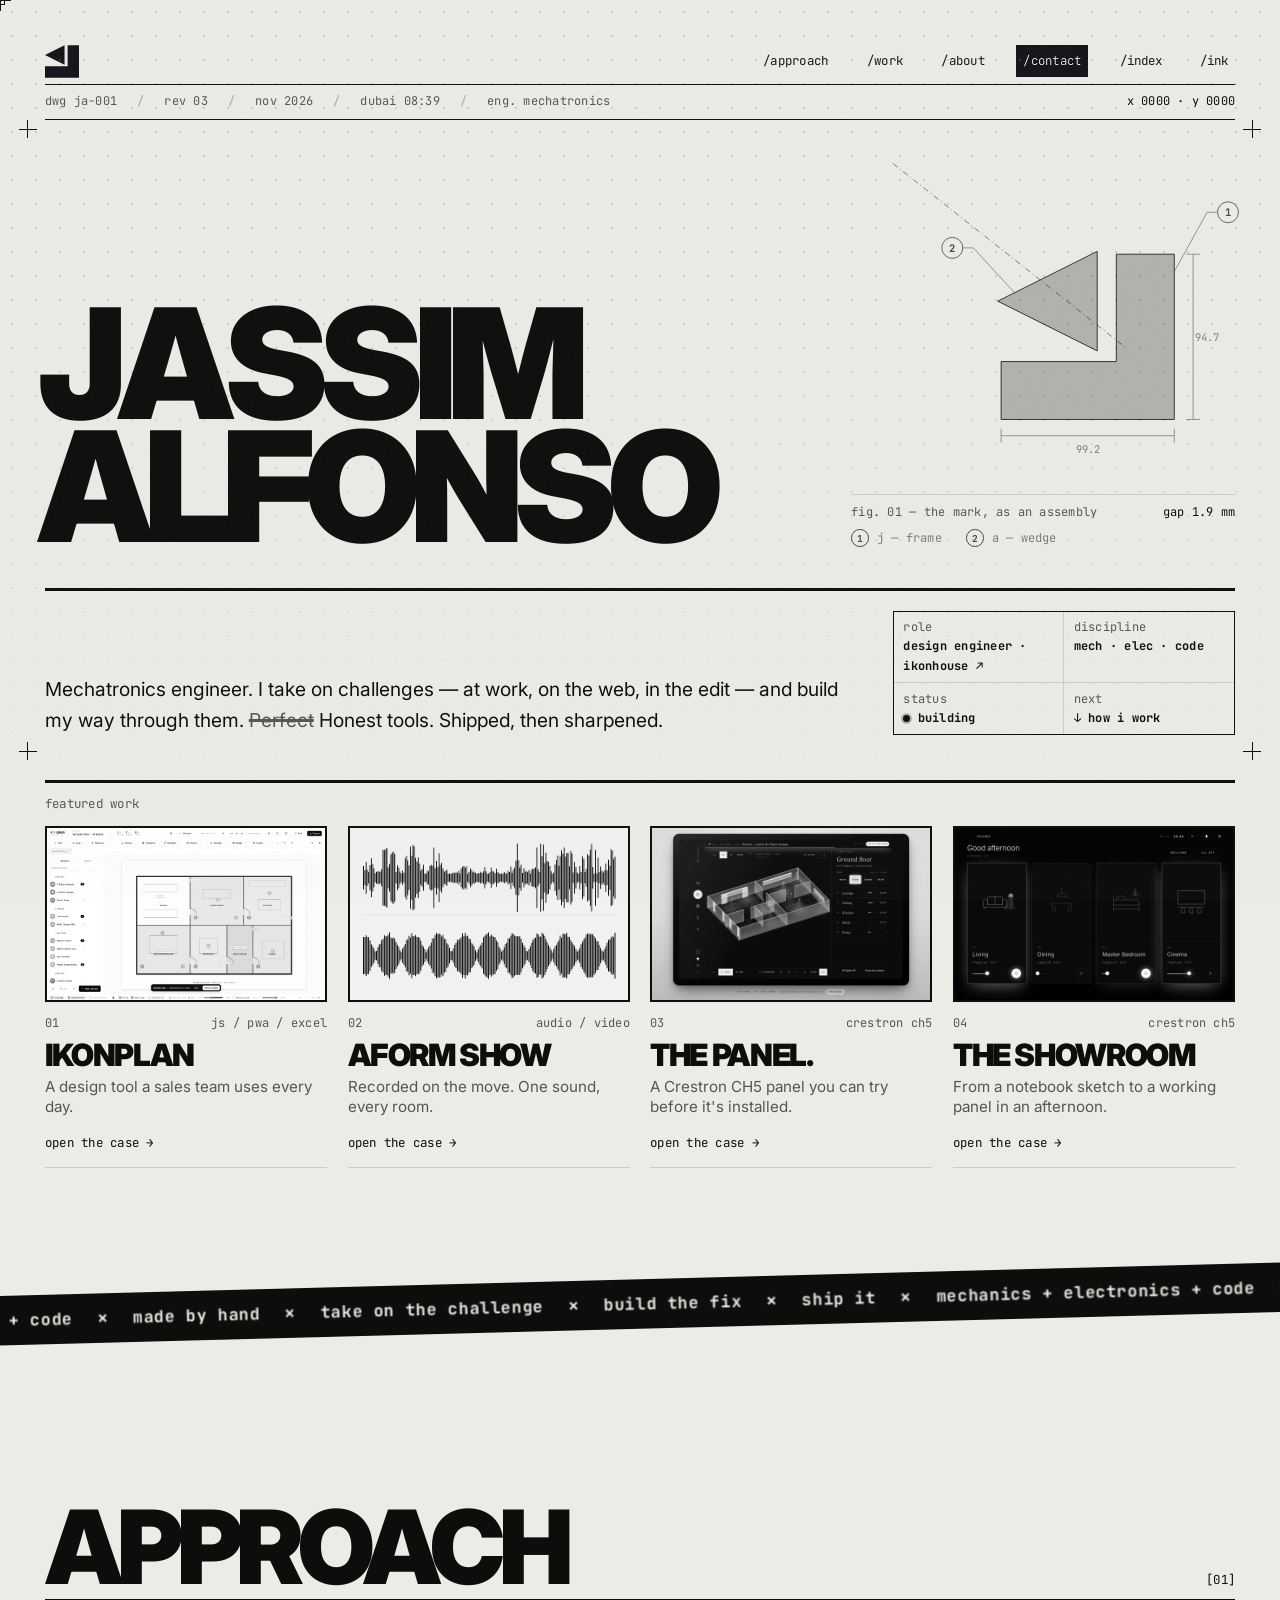
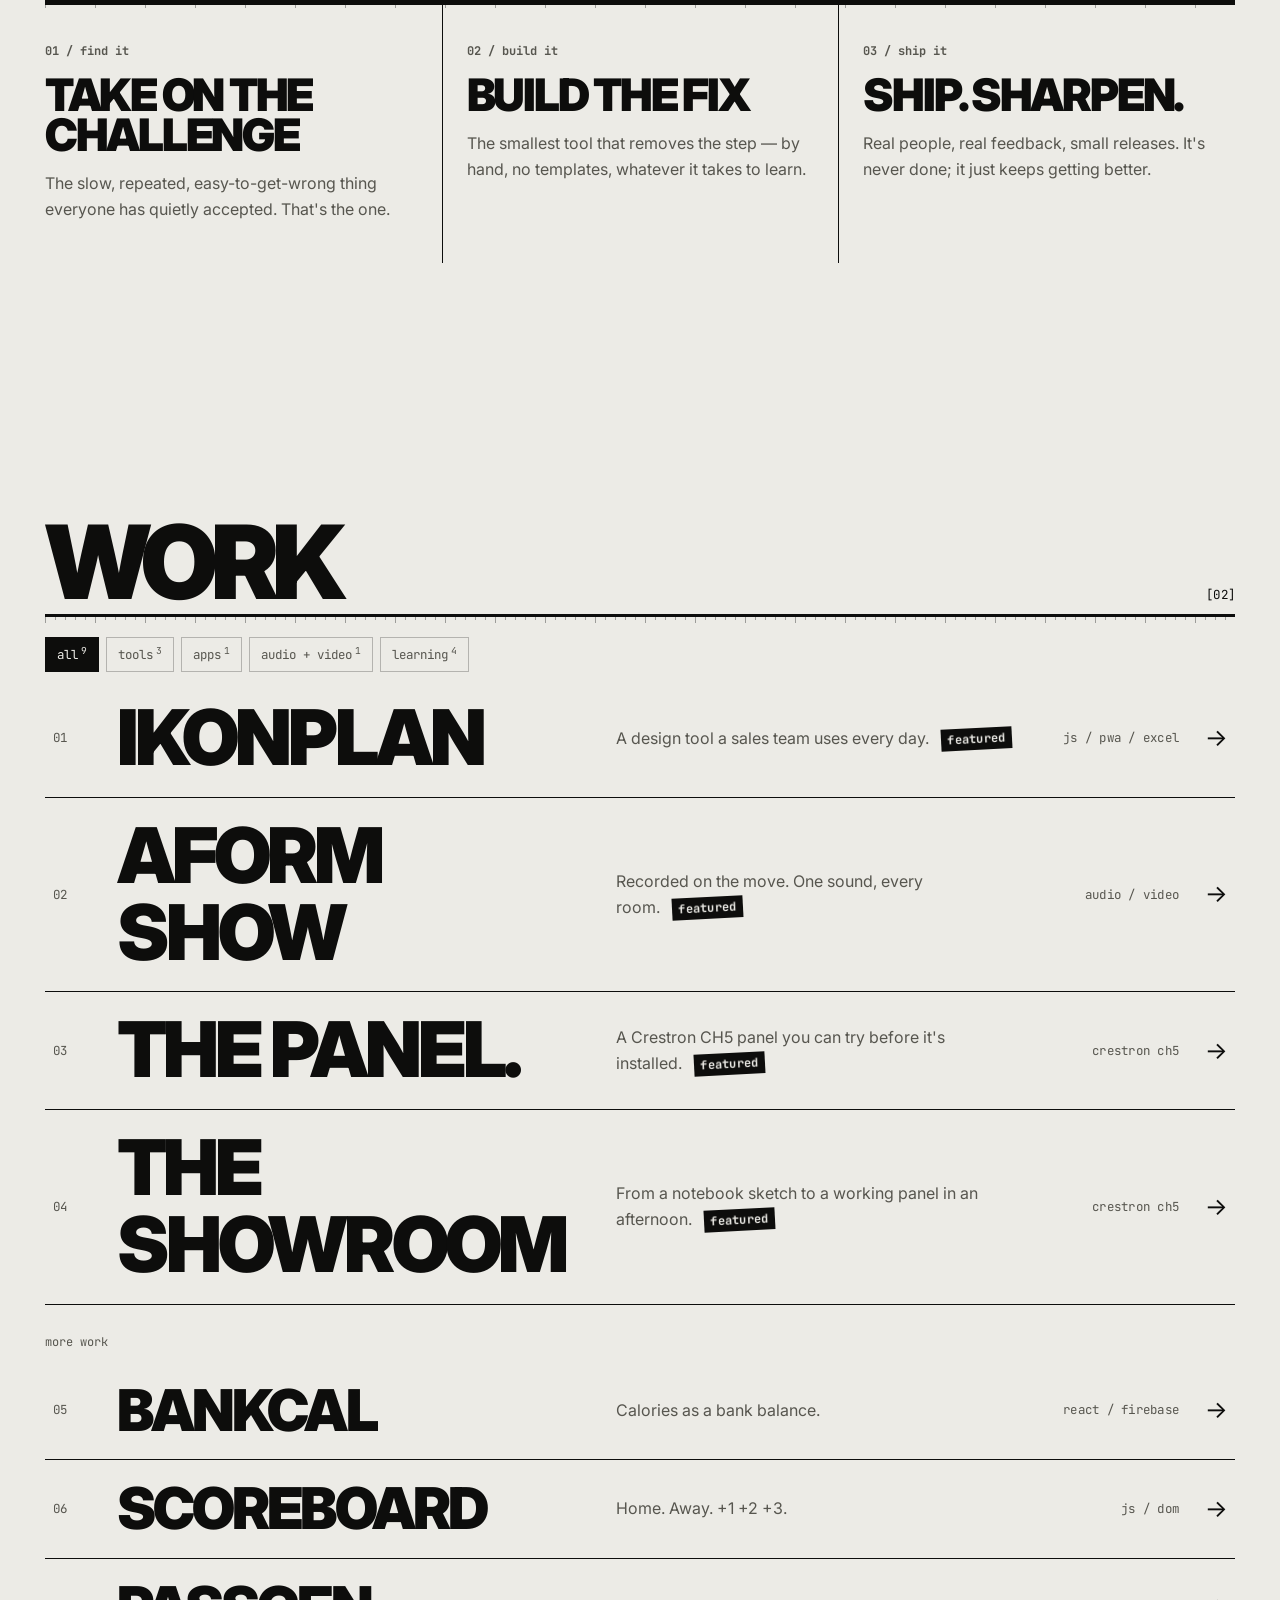
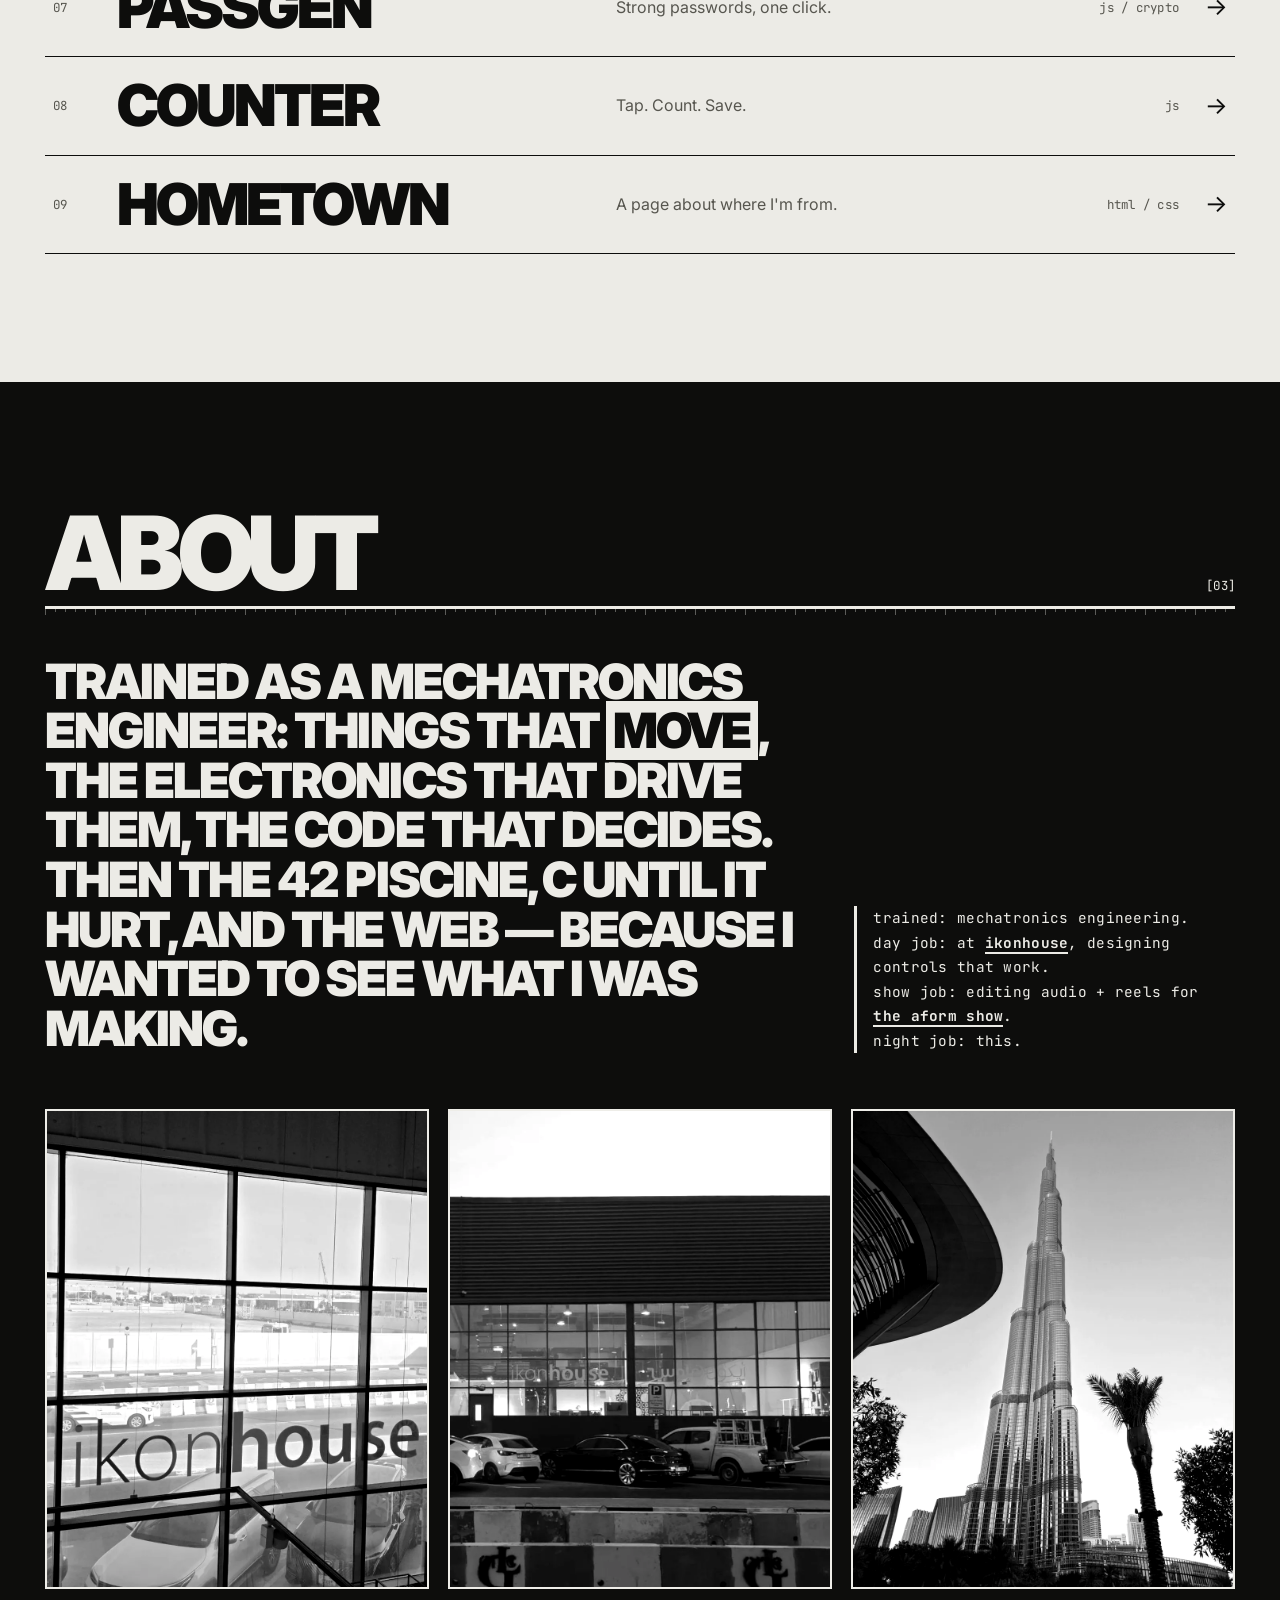
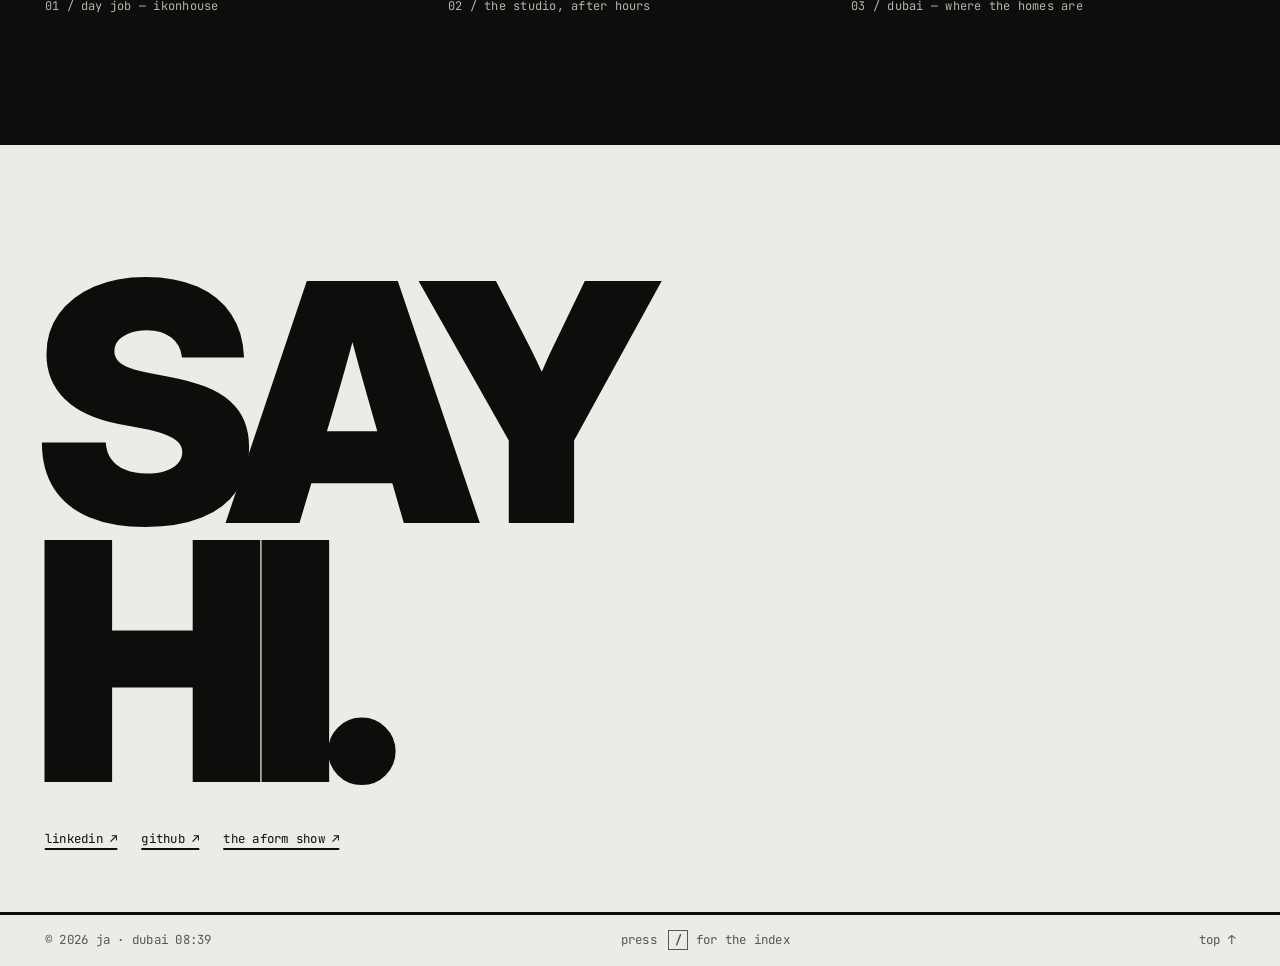
==== commit f9ba5483: "projects.js: change the project order and what is featured in one file - projects.js lists the order" ====
--- a/index.html
+++ b/index.html
@@ -293,6 +293,8 @@
 		<span class="hide-sm">press <span class="kbd">/</span> for the index</span>
 		<a href="#">top ↑</a>
 	</footer>
+	<script src="./projects.js"></script>
+	<script src="./js/order.js"></script>
 	<script src="./js/site.js"></script>
 </body>
 </html>
--- a/css/style.css
+++ b/css/style.css
@@ -1395,3 +1395,8 @@
 	body:has(.tabbar) .nav-links li:has(a[href^="#"]), body:has(.tabbar) .nav-links li:has([data-palette]) { display: none; }
 	body:has(.tabbar) .footer { padding-bottom: calc(0.6rem + 52px + env(safe-area-inset-bottom, 0px)); }
 }
+
+/* featured row follows projects.js; "more work" label; jump to the demo */
+@media (min-width: 1101px) { .feat-row { grid-template-columns: repeat(var(--n, 4), minmax(0, 1fr)); } }
+.work-list .row--feature + .row:not(.row--feature)::before { content: "more work"; display: block; font-family: var(--mono, monospace); font-size: 0.75rem; color: var(--g); text-transform: lowercase; padding: 1.75rem 0 0.6rem; }
+.case-links .try-jump { background: var(--w); color: var(--k); padding: 0.35rem 0.7rem; text-decoration: none !important; border: 0 !important; }
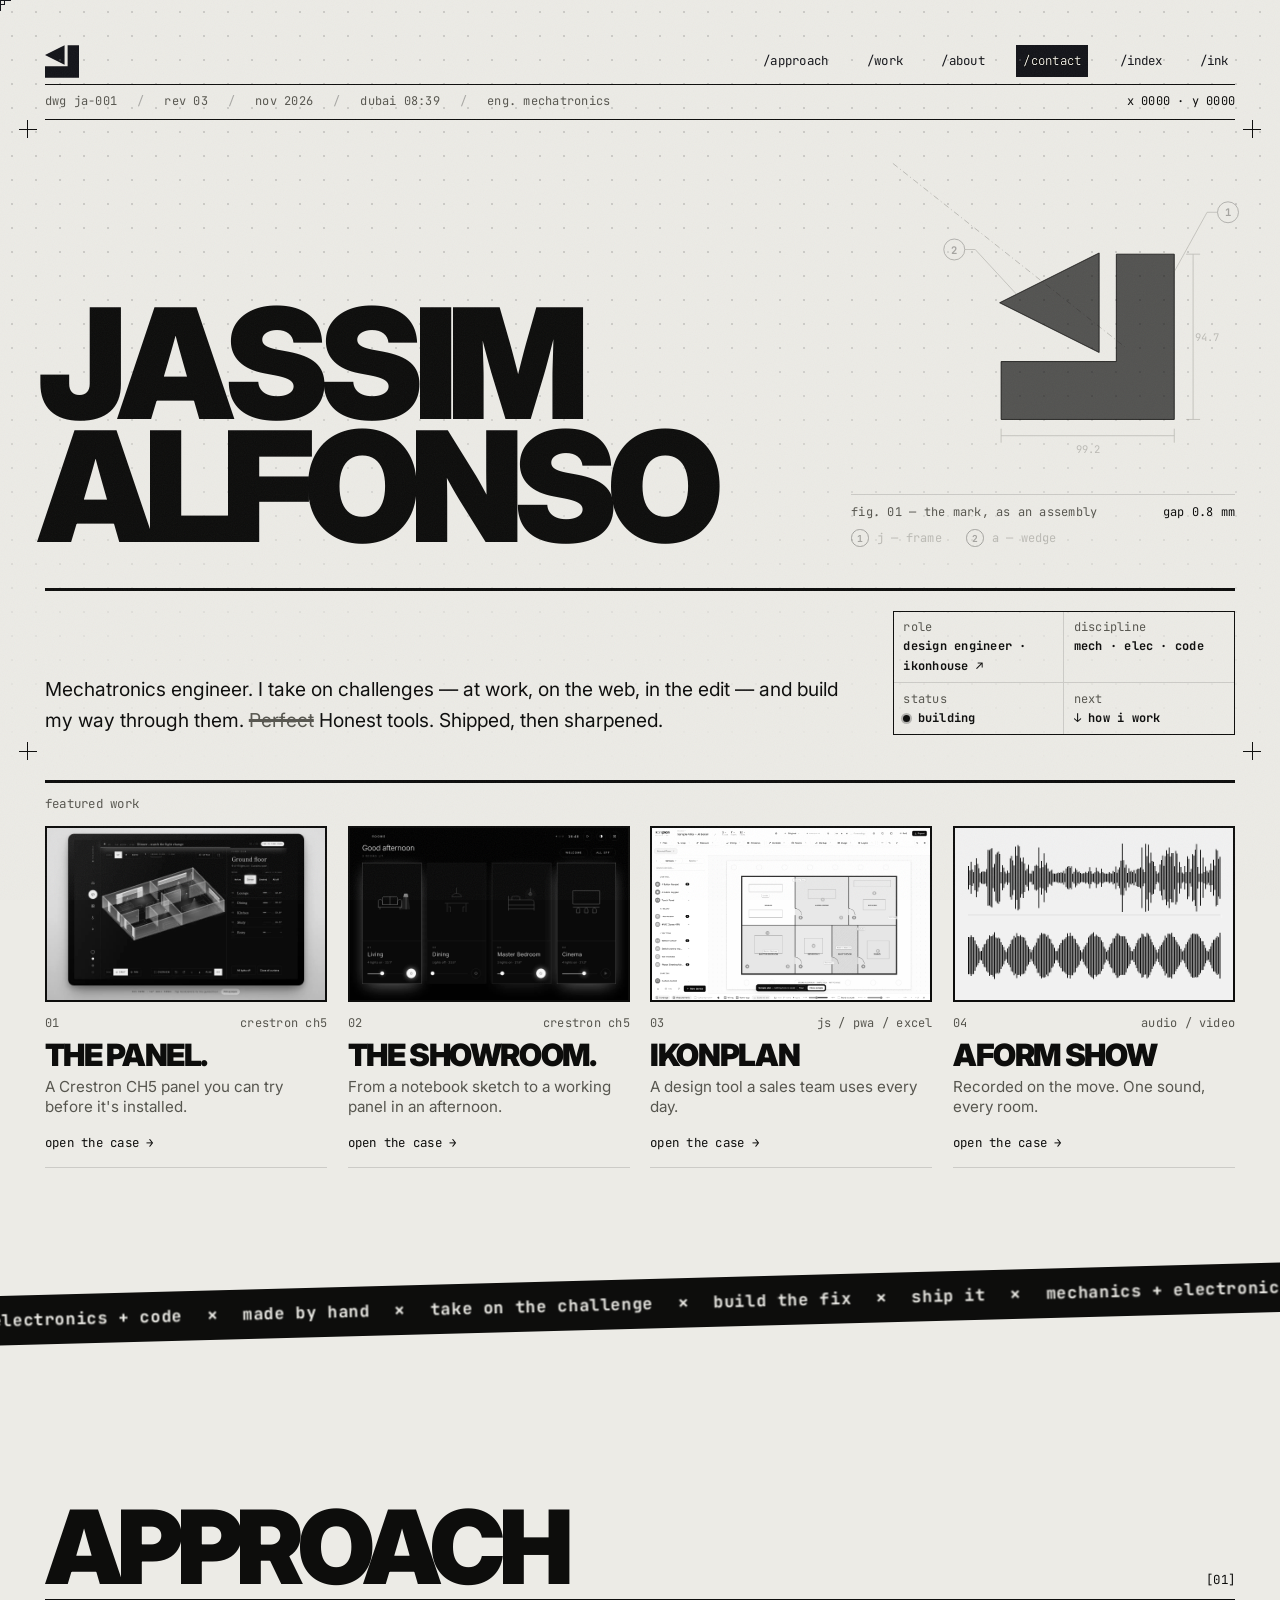
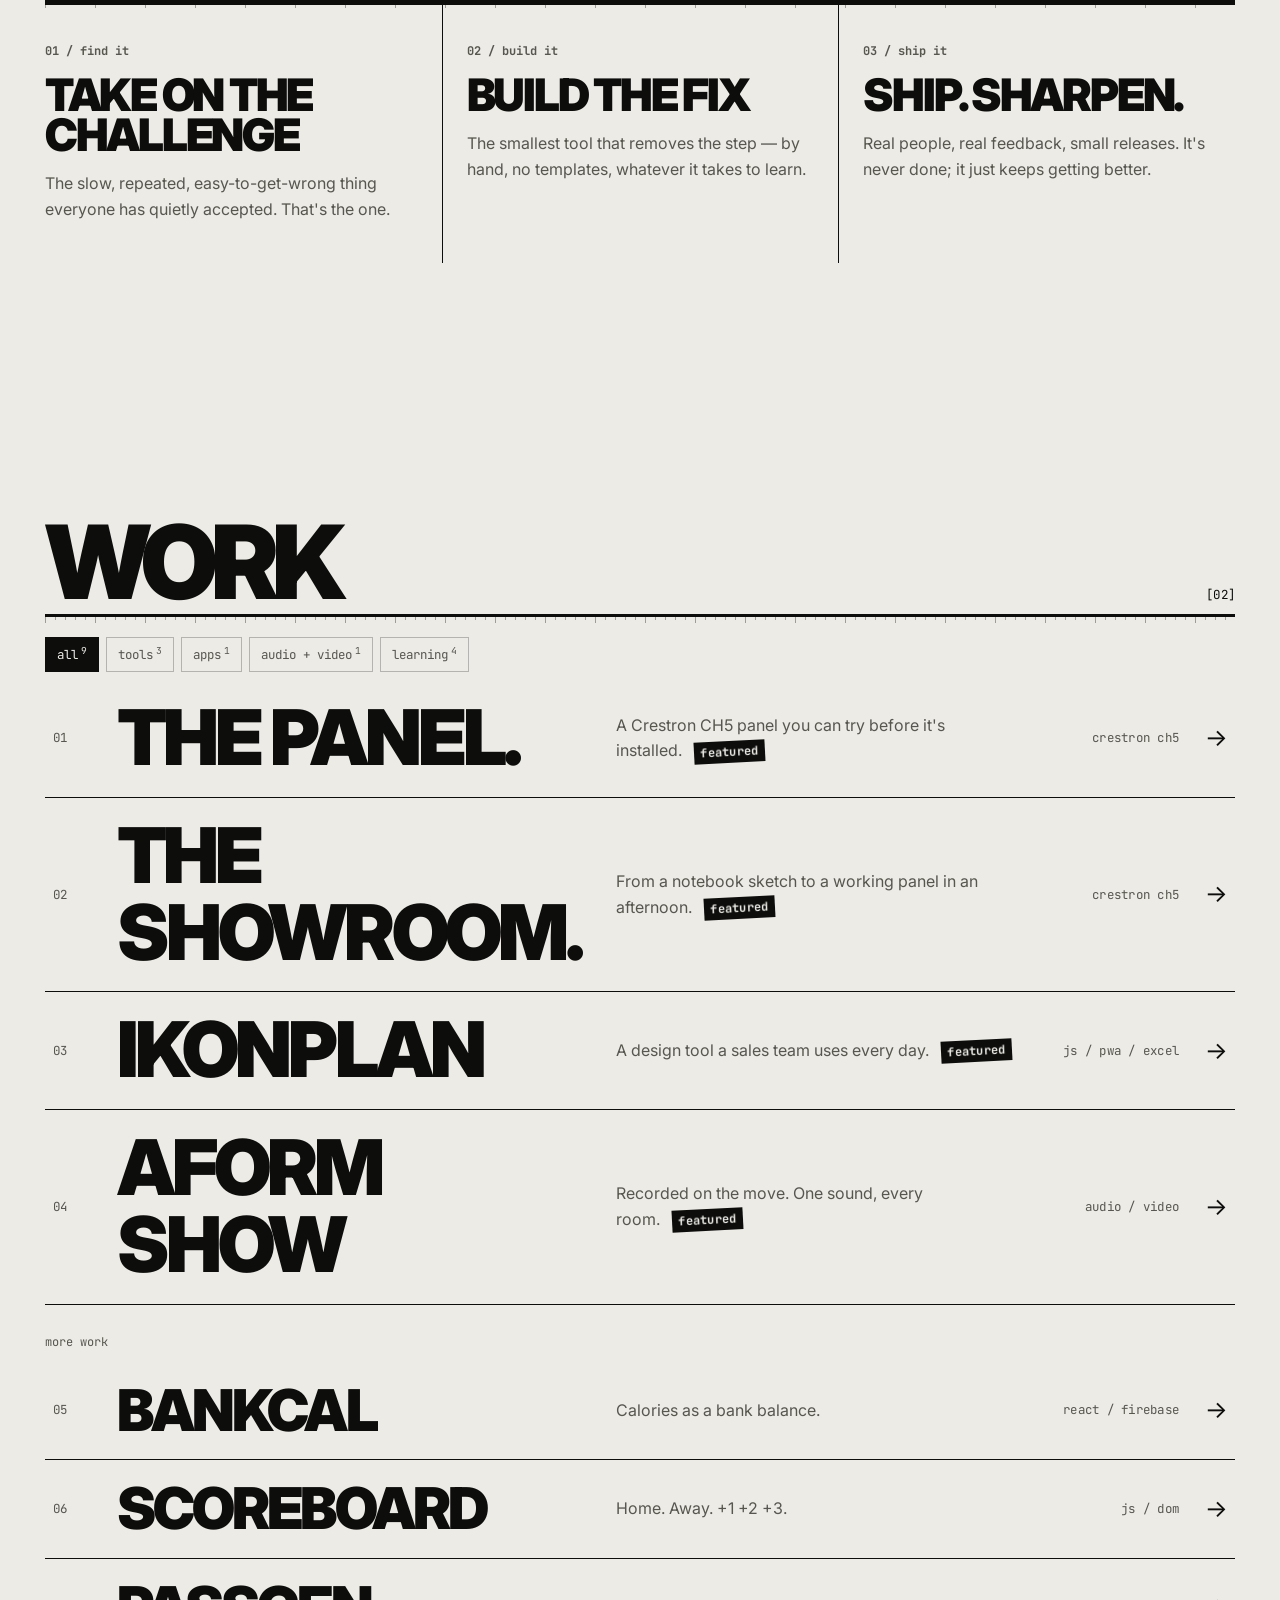
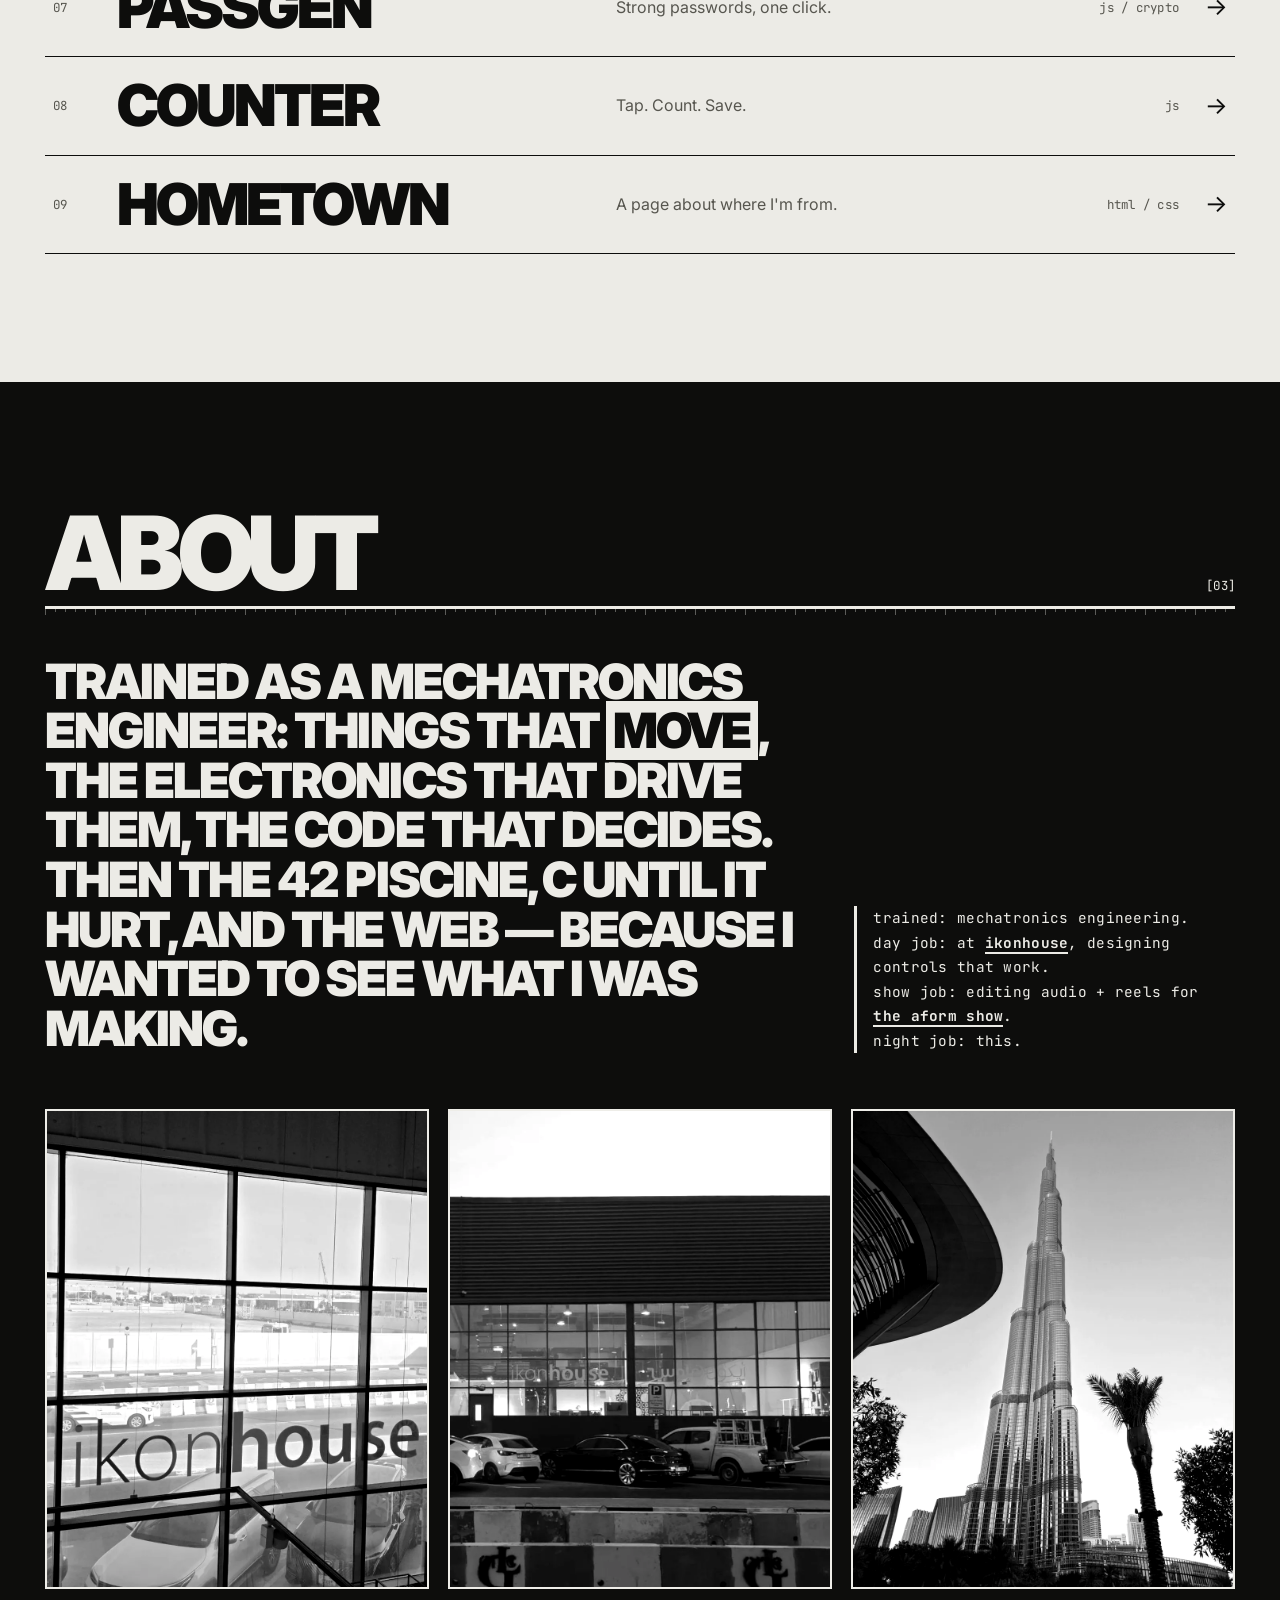
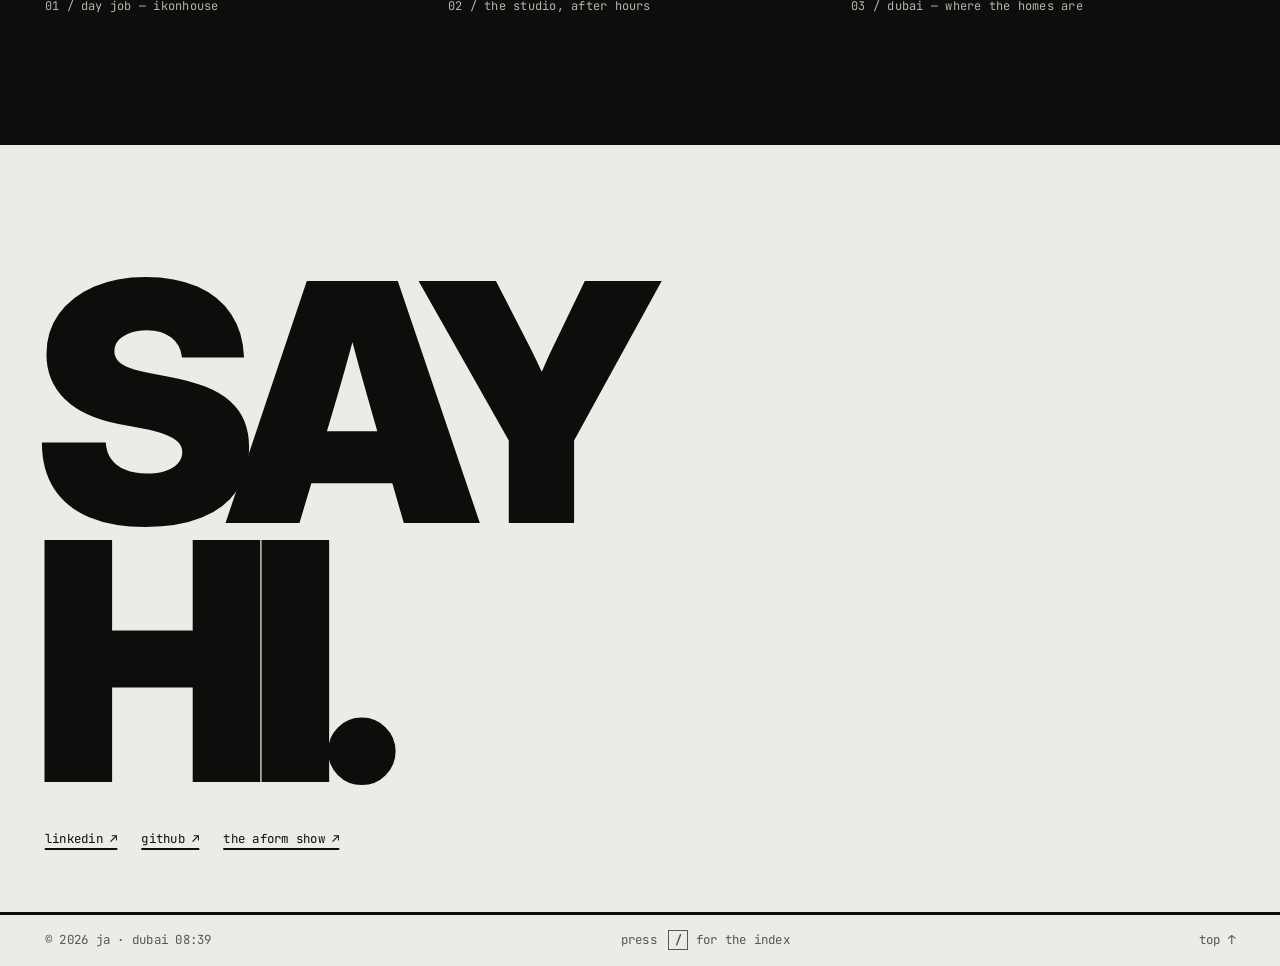
==== commit afa453ee: "The Panel. and The Showroom. first; full stop on The Showroom. Co-Authored-By: Claude Opus 5.5 <nore" ====
--- a/index.html
+++ b/index.html
@@ -118,7 +118,7 @@
 				<a class="feat-card" href="./showroom.html">
 					<span class="feat-img"><img src="./assets/the-showroom/rooms-dark.webp" alt="" loading="eager" width="640" height="400"></span>
 					<span class="feat-meta mono"><span>04</span><span>crestron ch5</span></span>
-					<span class="feat-name">The Showroom</span>
+					<span class="feat-name">The Showroom.</span>
 					<span class="feat-line">From a notebook sketch to a working panel in an afternoon.</span>
 					<span class="feat-go mono">open the case →</span>
 				</a>
@@ -192,7 +192,7 @@
 				<li class="row row--feature" data-kind="tools" data-img="./assets/the-showroom/rooms-dark.webp">
 					<a href="./showroom.html" data-cursor="open">
 						<span class="row-no mono">04</span>
-						<span class="row-title">The Showroom</span>
+						<span class="row-title">The Showroom.</span>
 						<span class="row-desc">From a notebook sketch to a working panel in an afternoon. <b class="flag mono">featured</b></span>
 						<span class="row-tags mono">crestron ch5</span>
 						<img class="row-thumb" src="./assets/the-showroom/rooms-dark.webp" alt="" loading="lazy">
--- a/css/style.css
+++ b/css/style.css
@@ -1400,3 +1400,23 @@
 @media (min-width: 1101px) { .feat-row { grid-template-columns: repeat(var(--n, 4), minmax(0, 1fr)); } }
 .work-list .row--feature + .row:not(.row--feature)::before { content: "more work"; display: block; font-family: var(--mono, monospace); font-size: 0.75rem; color: var(--g); text-transform: lowercase; padding: 1.75rem 0 0.6rem; }
 .case-links .try-jump { background: var(--w); color: var(--k); padding: 0.35rem 0.7rem; text-decoration: none !important; border: 0 !important; }
+
+/* featured cards: silent preview over the picture; card title grows into the case title */
+.feat-img { position: relative; }
+.feat-img video { position: absolute; inset: 0; width: 100%; height: 100%; object-fit: cover; object-position: top left; opacity: 0; transition: opacity 0.25s; }
+.feat-card.is-playing .feat-img video { opacity: 1; }
+@view-transition { navigation: auto; }
+.hero--case .hero-title { view-transition-name: case-title; }
+::view-transition-group(case-title) { animation-duration: 0.45s; animation-timing-function: cubic-bezier(0.2, 0.8, 0.2, 1); }
+::view-transition-old(case-shot) { animation: vt-shot 0.4s ease-in both; }
+@keyframes vt-shot { to { opacity: 0; transform: scale(1.25); } }
+@media (prefers-reduced-motion: reduce) { ::view-transition-group(*), ::view-transition-old(*), ::view-transition-new(*) { animation: none !important; } }
+
+/* phones: the big mark is dropped (it is already in the top bar), so the featured work reaches the first screen */
+@media (max-width: 560px) {
+	.hero--home .xv { display: none; }
+	.hero--home { padding-top: 8.2rem; }
+	.hero--home .hero-sub { font-size: 1.02rem; line-height: 1.45; }
+	.hero--home .titleblock { margin-top: 0.9rem; }
+	.hero--home .titleblock > div { padding: 0.45rem 0.6rem; }
+}
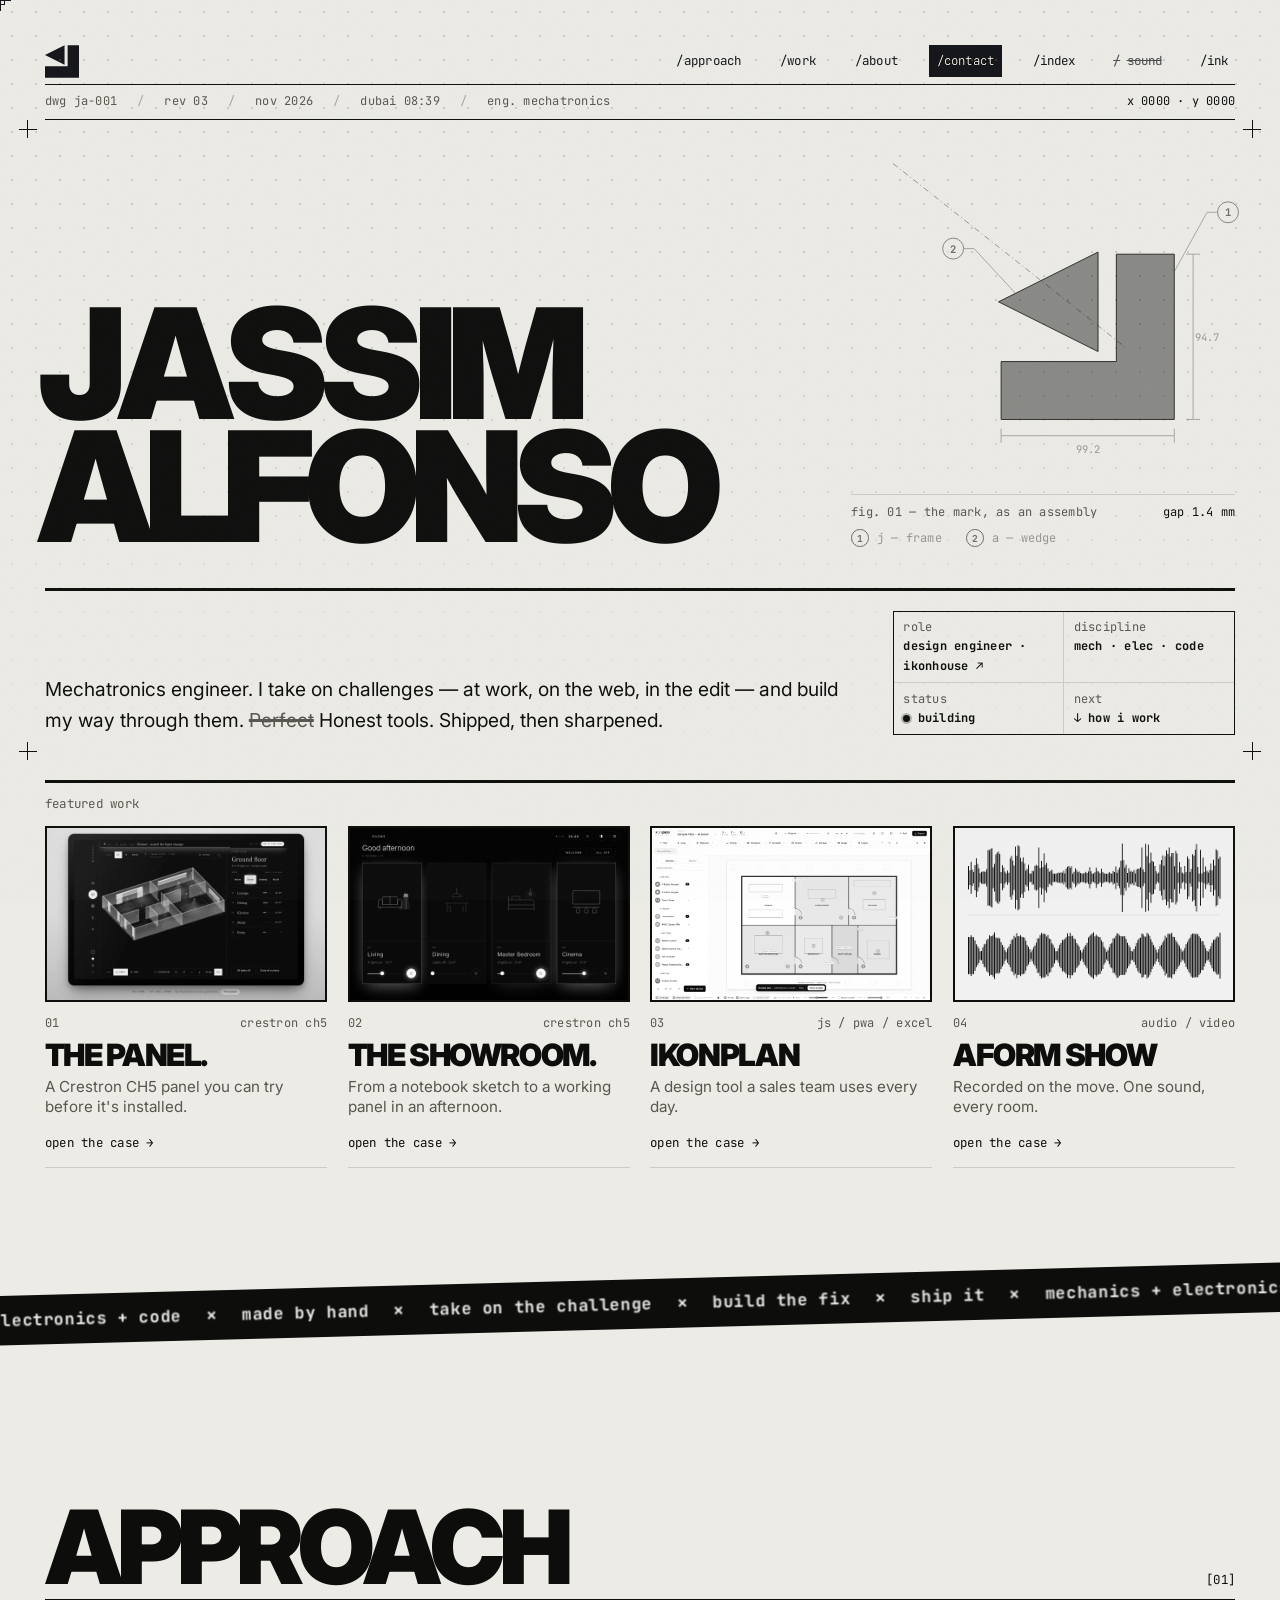
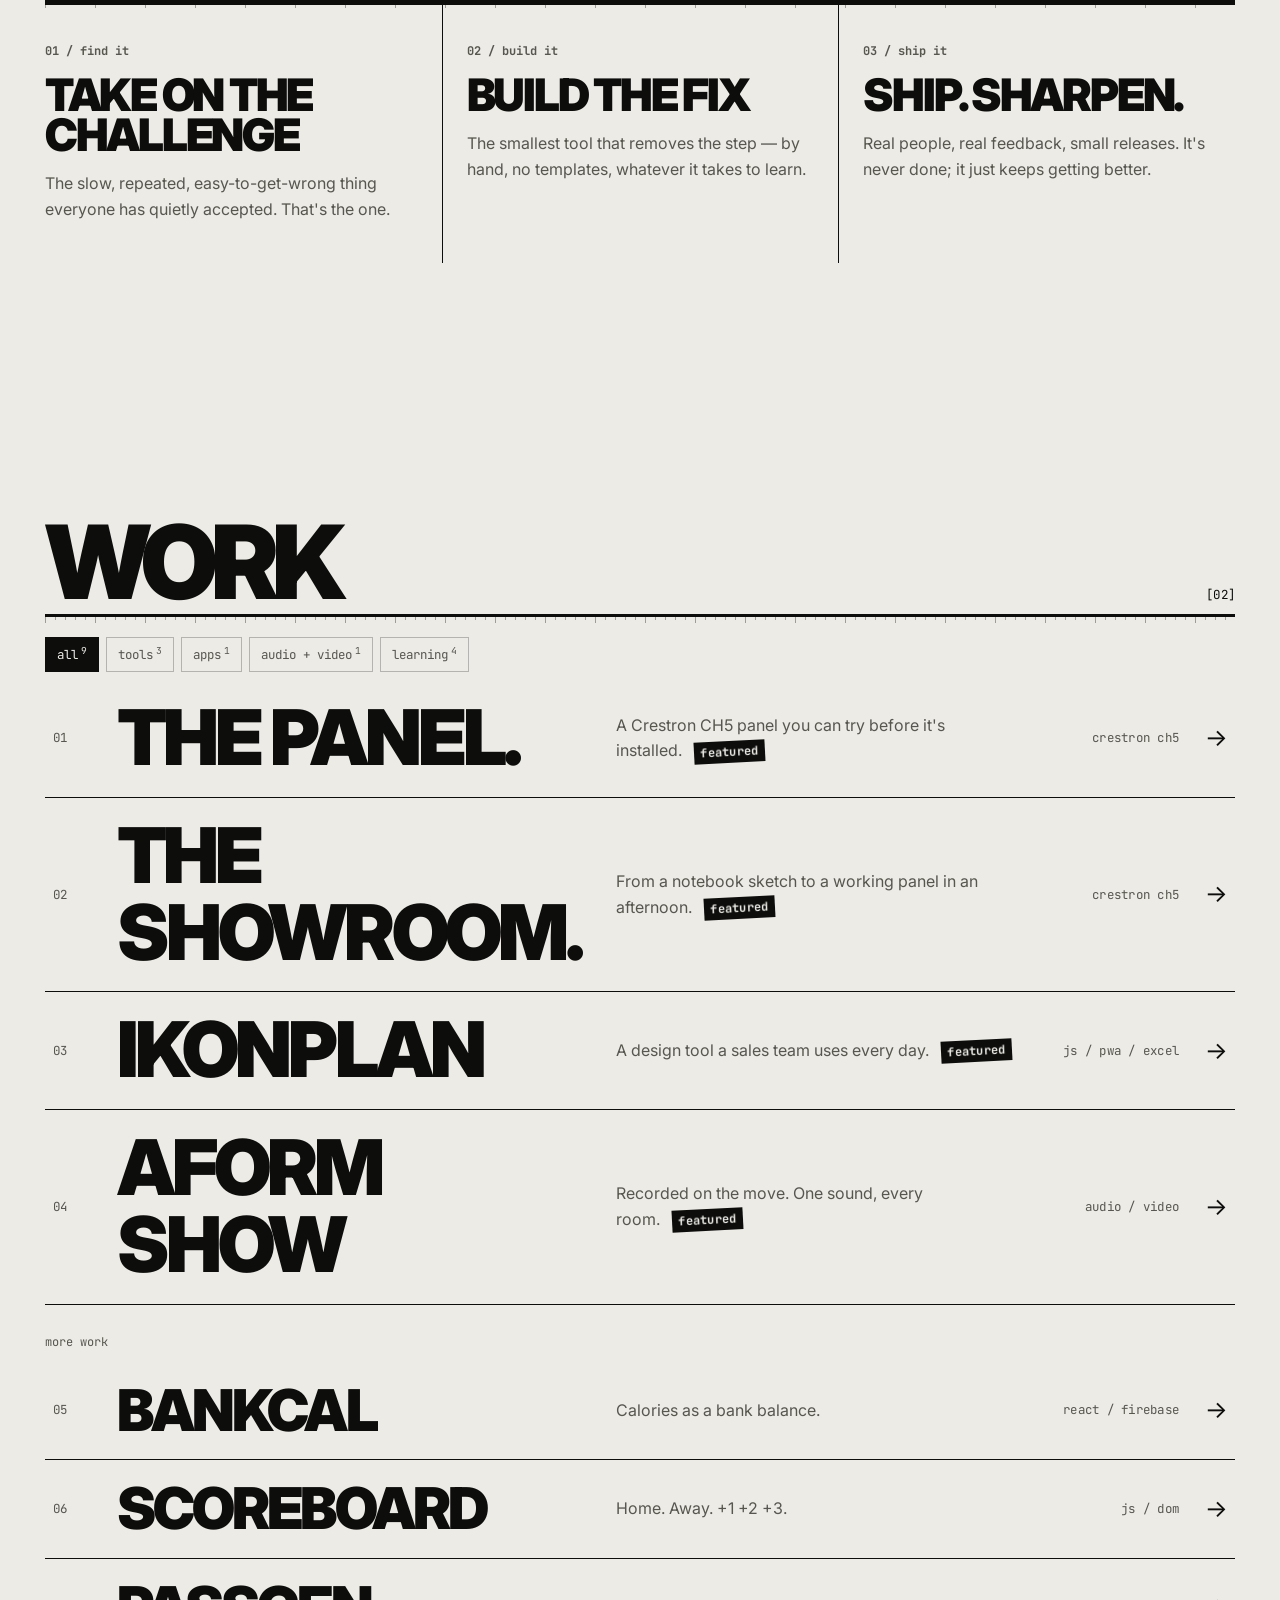
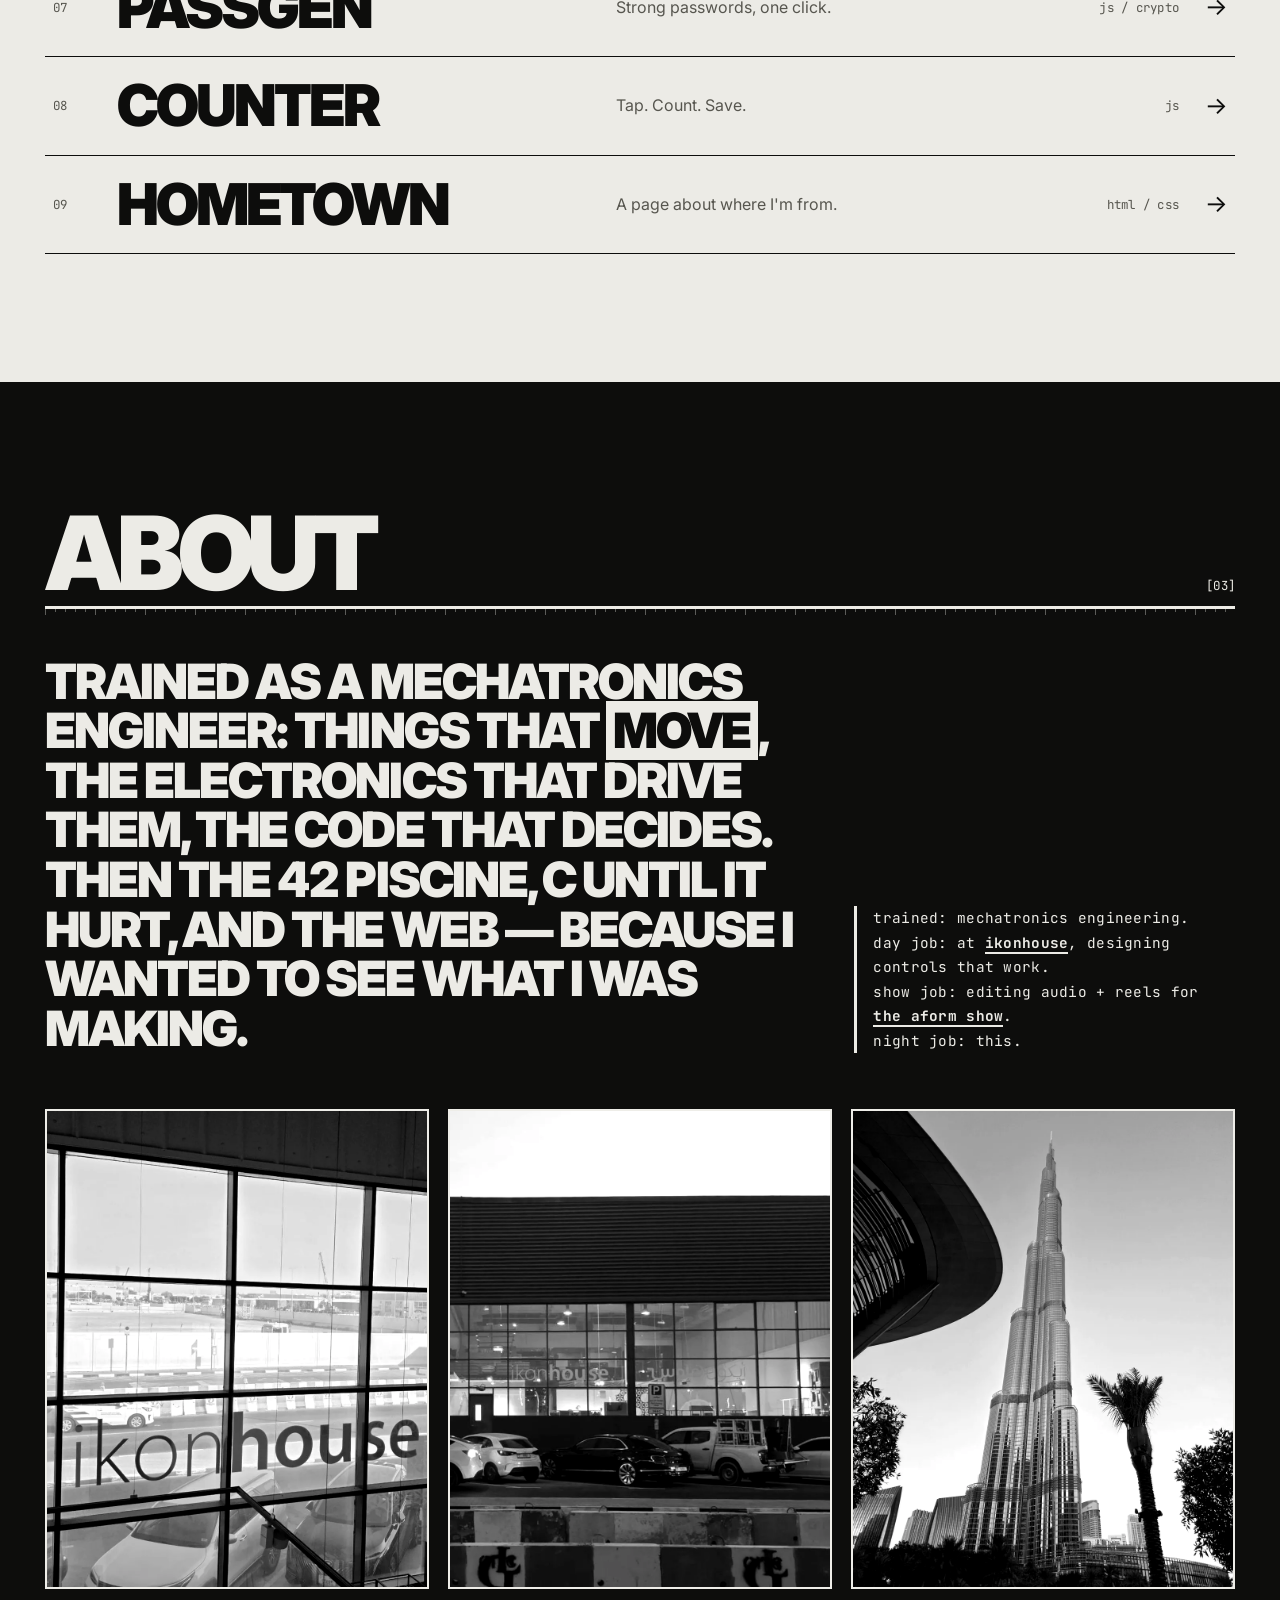
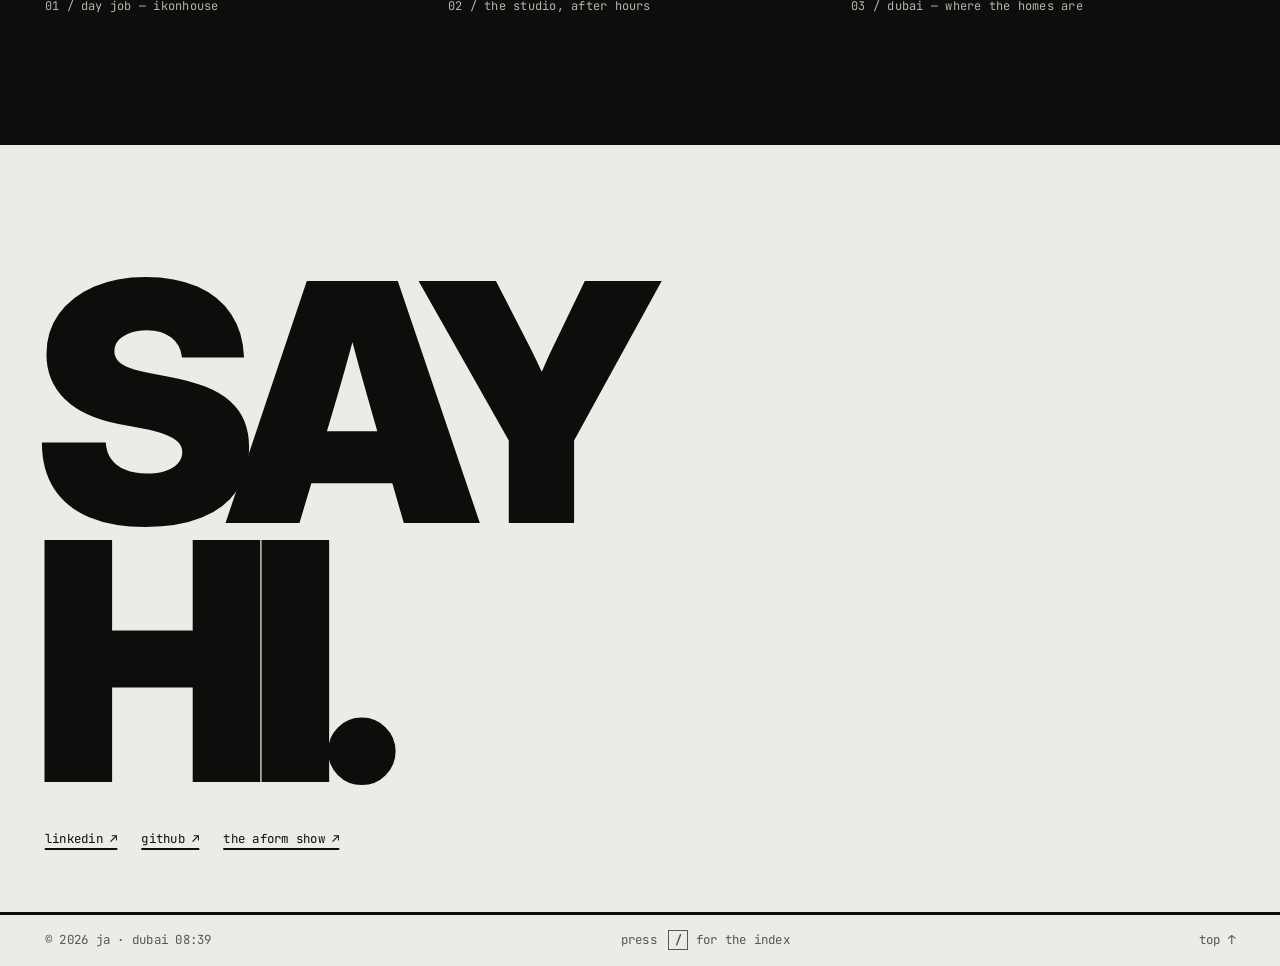
==== commit 2d9f500b: "Background sound: opt-in /sound, steps aside for demo audio Co-Authored-By: Claude Opus 5.5 <noreply" ====
--- a/index.html
+++ b/index.html
@@ -295,6 +295,7 @@
 	</footer>
 	<script src="./projects.js"></script>
 	<script src="./js/order.js"></script>
+	<script src="./js/sound.js"></script>
 	<script src="./js/site.js"></script>
 </body>
 </html>
--- a/css/style.css
+++ b/css/style.css
@@ -1420,3 +1420,17 @@
 	.hero--home .titleblock { margin-top: 0.9rem; }
 	.hero--home .titleblock > div { padding: 0.45rem 0.6rem; }
 }
+
+/* ---- /sound: background music toggle ---- */
+.snd { gap: 0.4rem; }
+.snd[aria-pressed="false"] { text-decoration: line-through; text-decoration-thickness: 1px; opacity: 0.75; }
+.snd-bars { display: none; align-items: flex-end; gap: 2px; height: 0.7rem; }
+.snd[aria-pressed="true"] .snd-bars { display: inline-flex; }
+.snd-bars i { width: 2px; height: 100%; background: currentColor; transform-origin: bottom; animation: snd-bar 1.1s ease-in-out infinite; }
+.snd-bars i:nth-child(2) { animation-delay: -0.4s; animation-duration: 0.9s; }
+.snd-bars i:nth-child(3) { animation-delay: -0.75s; animation-duration: 1.3s; }
+.snd.is-ducked .snd-bars i { animation-play-state: paused; transform: scaleY(0.3); }
+@keyframes snd-bar { 0%, 100% { transform: scaleY(0.3); } 50% { transform: scaleY(1); } }
+@media (prefers-reduced-motion: reduce) { .snd-bars i { animation: none; transform: scaleY(0.6); } }
+.snd-i { display: none; }
+@media (max-width: 400px) { .snd-t { display: none; } .snd-i { display: inline; } .snd { gap: 0.25rem; } .snd[aria-pressed="false"] { text-decoration: none; opacity: 0.55; } }
